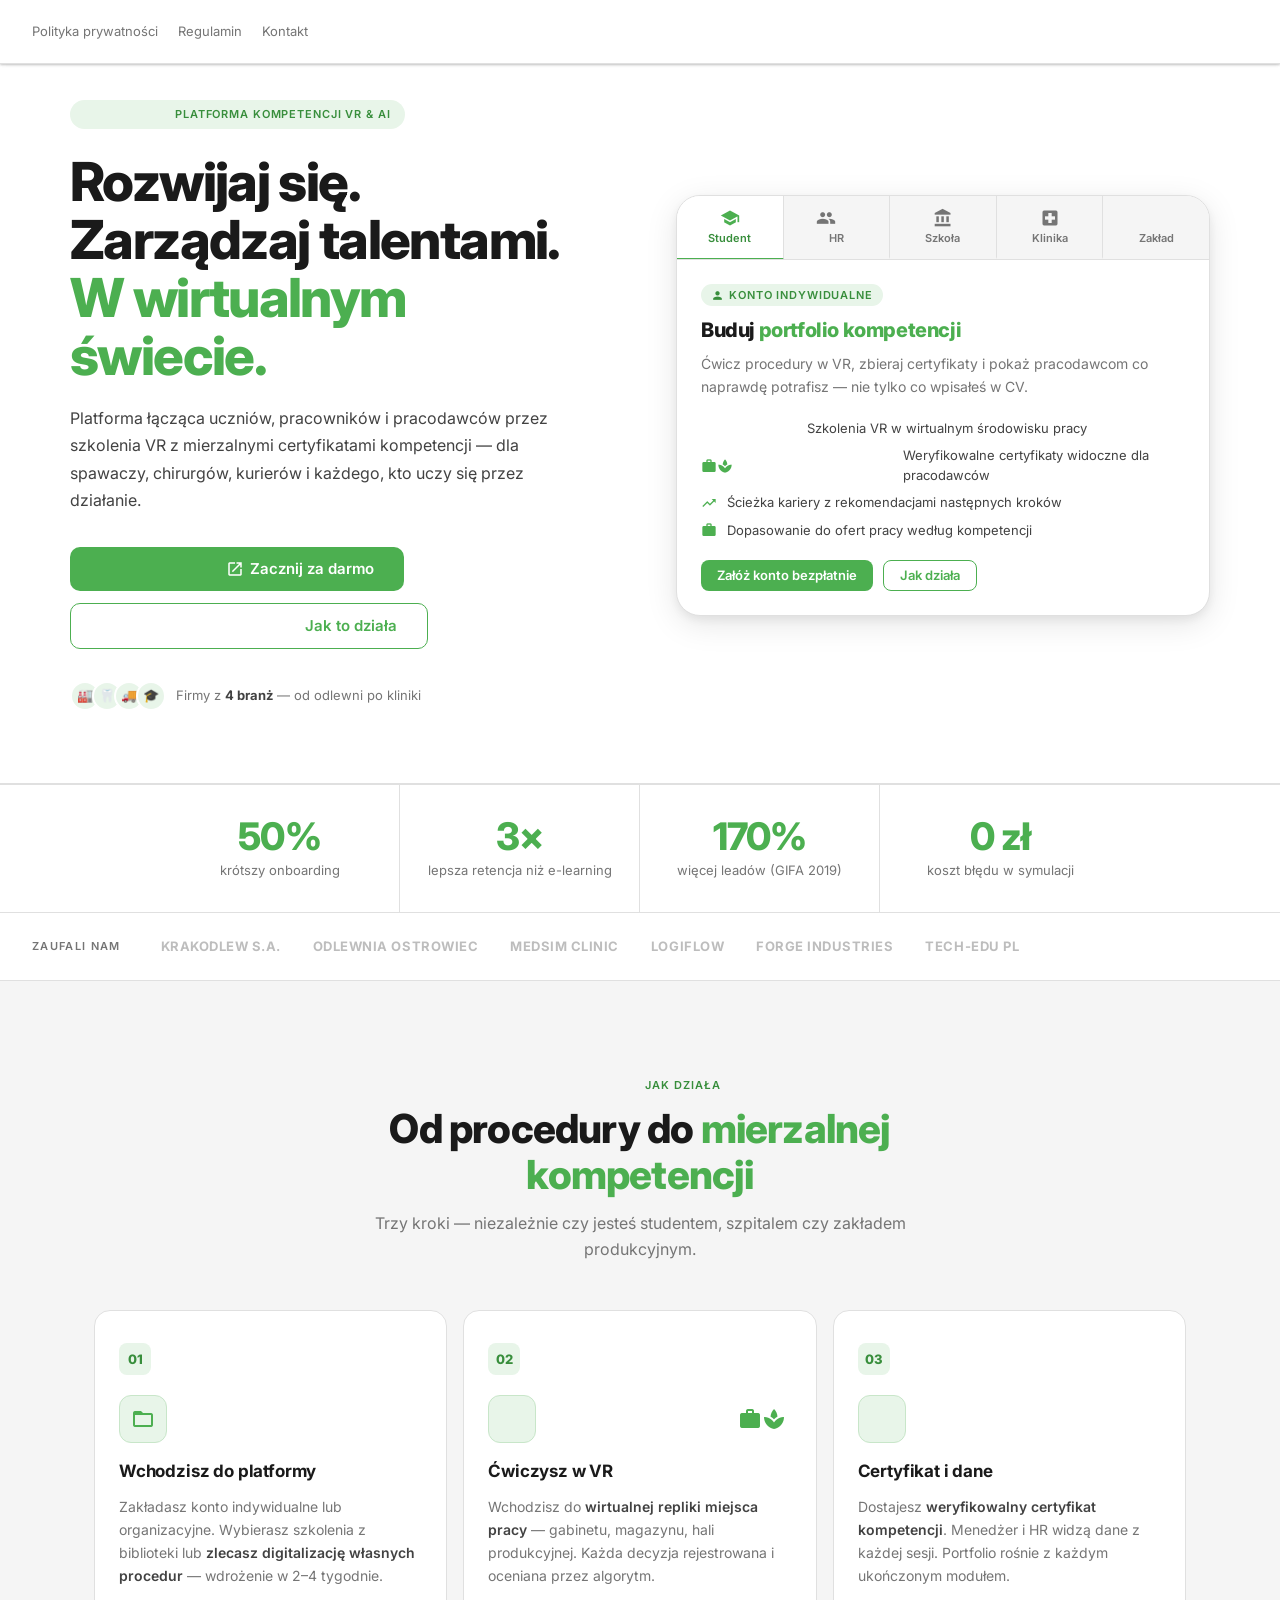
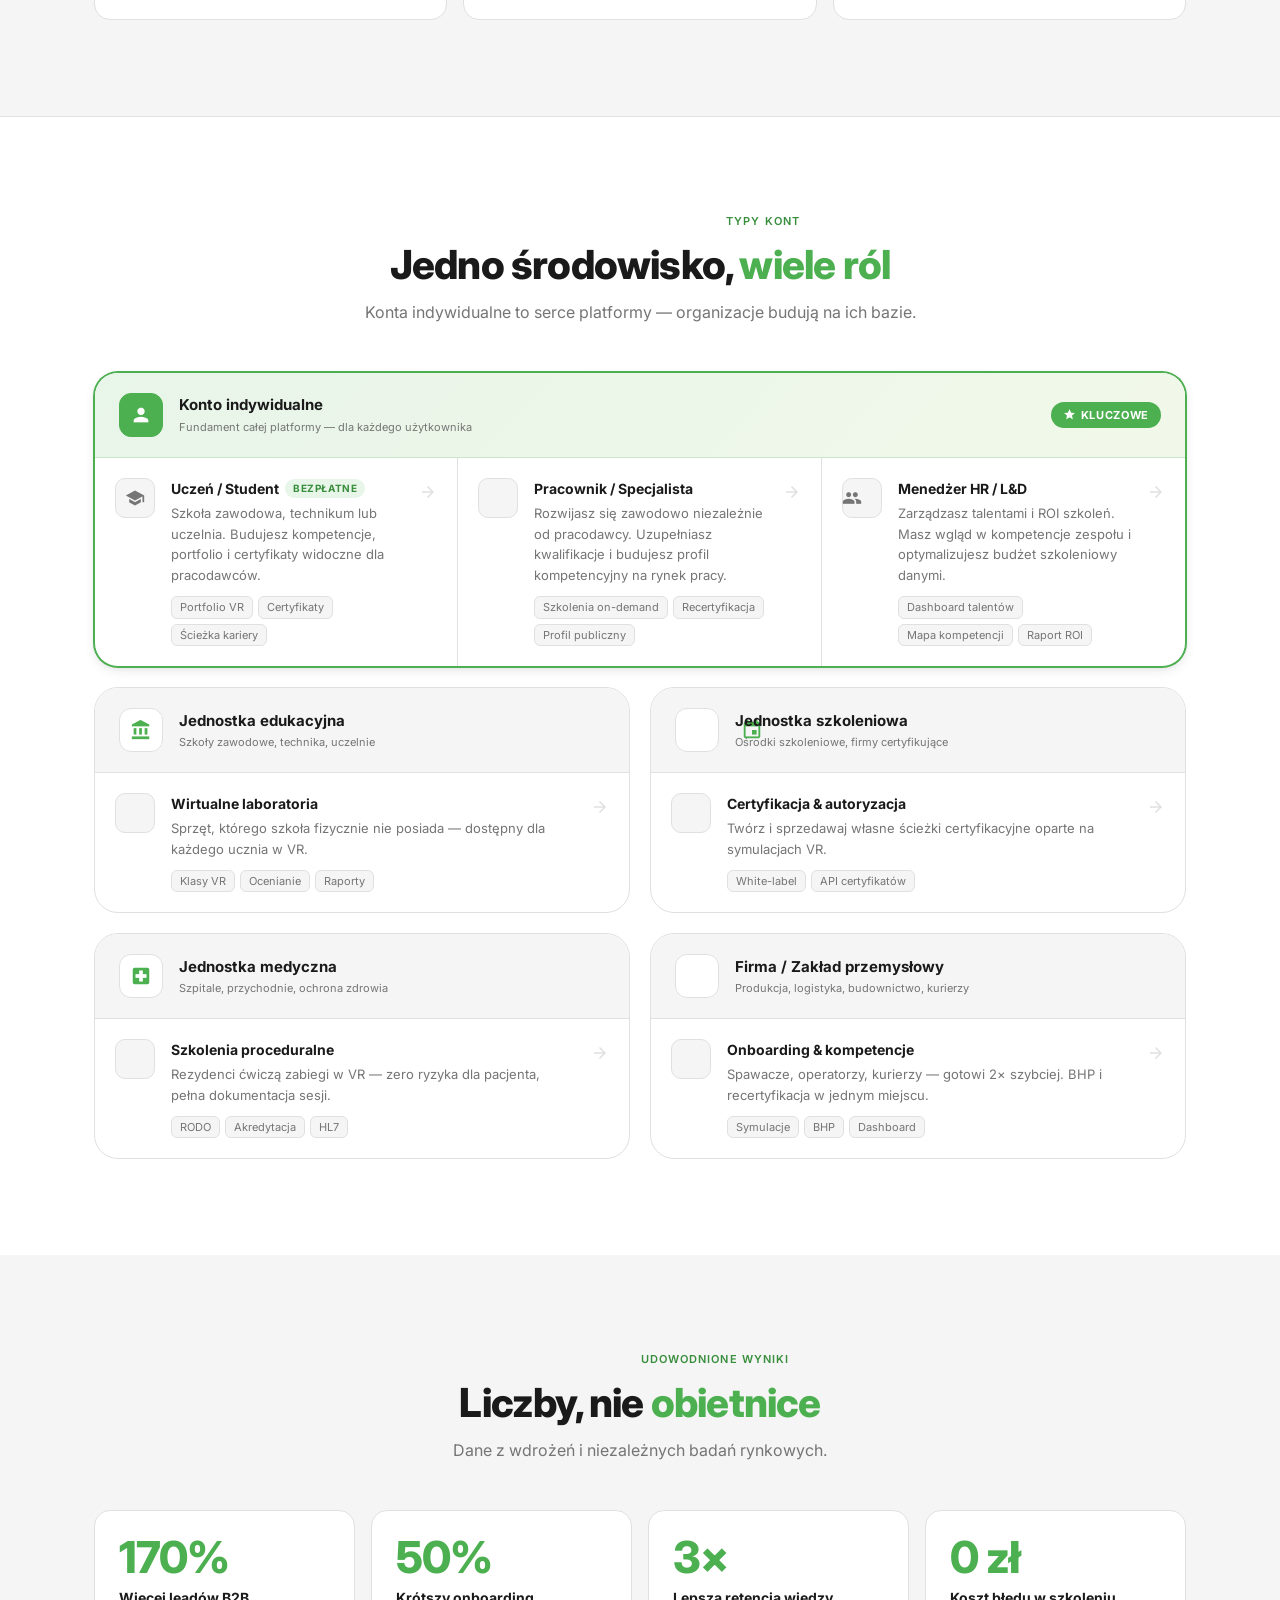
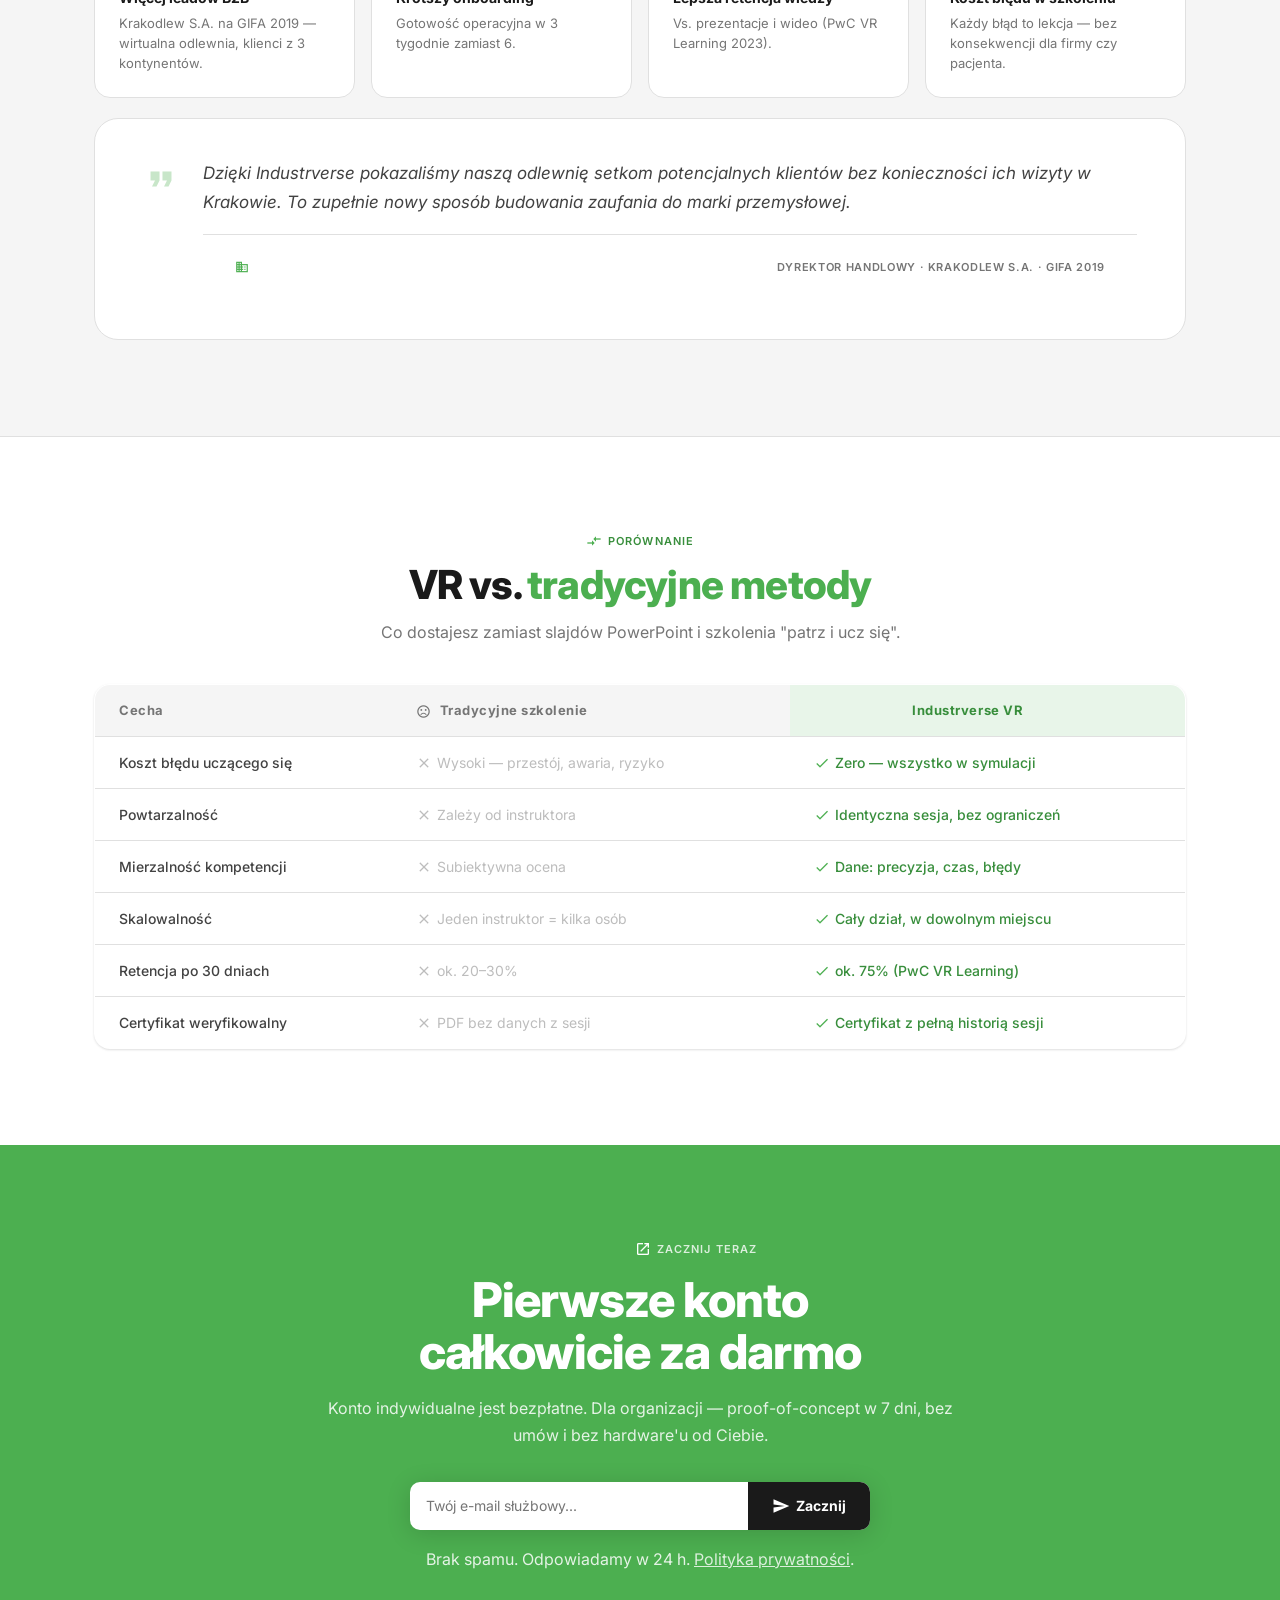
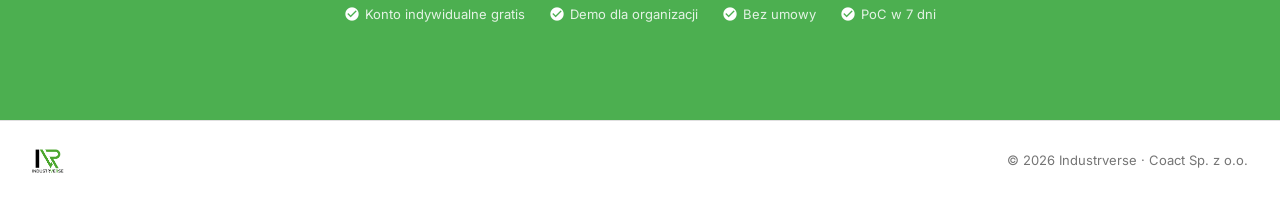
==== index.html @ 75a393c8 "feat: replace favicon with logo PNG + add sitemap.xml" ====
<!DOCTYPE html>
<html lang="pl">
<head>
  <meta charset="UTF-8">
  <meta name="viewport" content="width=device-width, initial-scale=1.0">
  <meta name="description" content="Industrverse — platforma szkoleń VR i AI dla uczniów, pracowników i organizacji. Buduj kompetencje, zarządzaj talentami, mierz ROI szkoleń.">
  <title>Industrverse — Rozwijaj kompetencje. Zarządzaj talentami.</title>

  <!-- Open Graph -->
  <meta property="og:title" content="Industrverse — Rozwijaj kompetencje. Zarządzaj talentami.">
  <meta property="og:description" content="Platforma szkoleń VR i AI. Certyfikaty kompetencji, zarządzanie talentami, onboarding 2× szybciej.">
  <meta property="og:type" content="website">
  <meta property="og:url" content="https://industrverse.com">

  <!-- Fonts: Inter -->
  <link rel="preconnect" href="https://fonts.googleapis.com">
  <link rel="preconnect" href="https://fonts.gstatic.com" crossorigin>
  <link href="https://fonts.googleapis.com/css2?family=Inter:wght@300;400;500;600;700;800&display=swap" rel="stylesheet">

  <!-- Favicon -->
  <link rel="icon" type="image/png" href="img/favicon.png">
  <link rel="shortcut icon" href="img/favicon.png">
  <link rel="apple-touch-icon" href="img/favicon.png">

  <!-- Material Icons (MUI) -->
  <link href="https://fonts.googleapis.com/icon?family=Material+Icons" rel="stylesheet">

  <!-- Styles -->
  <link rel="stylesheet" href="css/variables.css">
  <link rel="stylesheet" href="css/base.css">
  <link rel="stylesheet" href="css/nav.css">
  <link rel="stylesheet" href="css/hero.css">
  <link rel="stylesheet" href="css/sections.css">
  <link rel="stylesheet" href="css/cta.css">
</head>
<body>

<!-- ══════════════════════════════════════════════════════════
     NAVIGATION
══════════════════════════════════════════════════════════ -->
<nav>
  <a href="/" class="nav-logo">
    <img src="img/logo.png" alt="Industrverse" class="nav-logo-img">
  </a>

  <ul role="navigation" aria-label="Menu główne" class="nav-links">
    <li><a href="mailto:contact@industrverse.com" data-i18n="nav_contact">Kontakt</a></li>
  </ul>

  <div class="nav-actions">
    <div class="lang-toggle" role="group" aria-label="Język">
      <button class="lang-btn active" data-lang="pl">PL</button>
      <button class="lang-btn" data-lang="en">EN</button>
    </div>
    <div class="nav-divider" aria-hidden="true"></div>
    <a href="https://app.industrverse.com/login" class="nav-login" data-i18n="nav_login">Zaloguj się</a>
    <a href="https://app.industrverse.com/register" class="btn btn-green btn-sm">
      <span class="material-icons">rocket_launch</span>
      <span data-i18n="nav_register">Zarejestruj</span>
    </a>
  </div>
</nav>


<!-- ══════════════════════════════════════════════════════════
     HERO
══════════════════════════════════════════════════════════ -->
<section id="hero" aria-labelledby="hero-heading">
  <div class="hero-inner">

    <!-- Left: headline + CTA -->
    <div class="hero-left">
      <div class="hero-eyebrow">
        <span class="material-icons" aria-hidden="true">vrpano</span>
        Platforma kompetencji VR &amp; AI
      </div>

      <h1 id="hero-heading" class="hero-h">
        <span class="b">Rozwijaj się.</span>
        <span class="b">Zarządzaj talentami.</span>
        <span class="g">W wirtualnym świecie.</span>
      </h1>

      <p class="hero-sub">
        Platforma łącząca uczniów, pracowników i pracodawców przez szkolenia VR
        z mierzalnymi certyfikatami kompetencji — dla spawaczy, chirurgów, kurierów
        i każdego, kto uczy się przez działanie.
      </p>

      <div class="hero-actions">
        <a href="https://app.industrverse.com/register" class="btn btn-green btn-lg">
          <span class="material-icons" aria-hidden="true">rocket_launch</span>
          Zacznij za darmo
        </a>
        <a href="#how" class="btn btn-outline btn-lg">
          <span class="material-icons" aria-hidden="true">play_circle</span>
          Jak to działa
        </a>
      </div>

      <div class="hero-trust">
        <div class="trust-faces" aria-hidden="true">
          <div class="tf">🏭</div>
          <div class="tf">🦷</div>
          <div class="tf">🚚</div>
          <div class="tf">🎓</div>
        </div>
        <p class="trust-txt">
          Firmy z <strong>4 branż</strong> — od odlewni po kliniki
        </p>
      </div>
    </div>

    <!-- Right: persona switcher -->
    <div class="hero-right">
      <div class="ps-card" role="region" aria-label="Wybierz swój profil">

        <!-- Tabs -->
        <div class="ps-tabs" role="tablist" aria-label="Typy użytkowników">
          <button class="ps-tab active" data-panel="student" role="tab" aria-selected="true" aria-controls="panel-student">
            <span class="material-icons" aria-hidden="true">school</span>
            Student
          </button>
          <button class="ps-tab" data-panel="hr" role="tab" aria-selected="false" aria-controls="panel-hr">
            <span class="material-icons" aria-hidden="true">groups</span>
            HR
          </button>
          <button class="ps-tab" data-panel="edu" role="tab" aria-selected="false" aria-controls="panel-edu">
            <span class="material-icons" aria-hidden="true">account_balance</span>
            Szkoła
          </button>
          <button class="ps-tab" data-panel="med" role="tab" aria-selected="false" aria-controls="panel-med">
            <span class="material-icons" aria-hidden="true">local_hospital</span>
            Klinika
          </button>
          <button class="ps-tab" data-panel="industry" role="tab" aria-selected="false" aria-controls="panel-industry">
            <span class="material-icons" aria-hidden="true">factory</span>
            Zakład
          </button>
        </div>

        <!-- Panel: Student -->
        <div class="ps-panel active" id="panel-student" role="tabpanel">
          <div class="ps-label">
            <span class="material-icons" aria-hidden="true">person</span>
            Konto indywidualne
          </div>
          <h3>Buduj <span class="g">portfolio kompetencji</span></h3>
          <p>Ćwicz procedury w VR, zbieraj certyfikaty i pokaż pracodawcom co naprawdę potrafisz — nie tylko co wpisałeś w CV.</p>
          <ul class="ps-feats" aria-label="Funkcje">
            <li class="ps-feat"><span class="material-icons" aria-hidden="true">vrpano</span>Szkolenia VR w wirtualnym środowisku pracy</li>
            <li class="ps-feat"><span class="material-icons" aria-hidden="true">workspace_premium</span>Weryfikowalne certyfikaty widoczne dla pracodawców</li>
            <li class="ps-feat"><span class="material-icons" aria-hidden="true">trending_up</span>Ścieżka kariery z rekomendacjami następnych kroków</li>
            <li class="ps-feat"><span class="material-icons" aria-hidden="true">work</span>Dopasowanie do ofert pracy według kompetencji</li>
          </ul>
          <div class="ps-btns">
            <a href="https://app.industrverse.com/register" class="btn btn-green btn-sm">Załóż konto bezpłatnie</a>
            <a href="#how" class="btn btn-outline btn-sm">Jak działa</a>
          </div>
        </div>

        <!-- Panel: HR -->
        <div class="ps-panel" id="panel-hr" role="tabpanel">
          <div class="ps-label">
            <span class="material-icons" aria-hidden="true">person</span>
            Konto indywidualne — HR
          </div>
          <h3>Zarządzaj <span class="g">talentami i ROI</span></h3>
          <p>Mierz kompetencje każdego pracownika danymi — nie intuicją. Śledź postępy i pokazuj zarządowi konkretny zwrot z inwestycji.</p>
          <ul class="ps-feats">
            <li class="ps-feat"><span class="material-icons" aria-hidden="true">dashboard</span>Dashboard talentów z mapą kompetencji całego zespołu</li>
            <li class="ps-feat"><span class="material-icons" aria-hidden="true">savings</span>Raport ROI — koszty szkoleń vs. efekty operacyjne</li>
            <li class="ps-feat"><span class="material-icons" aria-hidden="true">track_changes</span>Automatyczna identyfikacja luk kompetencyjnych</li>
          </ul>
          <div class="ps-btns">
            <a href="https://app.industrverse.com/register" class="btn btn-green btn-sm">Wypróbuj demo</a>
            <a href="#accounts" class="btn btn-outline btn-sm">Możliwości</a>
          </div>
        </div>

        <!-- Panel: School -->
        <div class="ps-panel" id="panel-edu" role="tabpanel">
          <div class="ps-label">
            <span class="material-icons" aria-hidden="true">business</span>
            Konto organizacji — edukacja
          </div>
          <h3>Wirtualne laboratoria dla <span class="g">każdego kierunku</span></h3>
          <p>Daj uczniom dostęp do sprzętu, którego szkoła fizycznie nie posiada. Mierz efekty kształcenia obiektywnie.</p>
          <ul class="ps-feats">
            <li class="ps-feat"><span class="material-icons" aria-hidden="true">science</span>Wirtualne laboratoria techniczne, medyczne i zawodowe</li>
            <li class="ps-feat"><span class="material-icons" aria-hidden="true">grade</span>Obiektywne ocenianie na podstawie danych z sesji VR</li>
            <li class="ps-feat"><span class="material-icons" aria-hidden="true">connect_without_contact</span>Profile uczniów widoczne dla firm-partnerów</li>
          </ul>
          <div class="ps-btns">
            <a href="#cta" class="btn btn-green btn-sm">Umów demo</a>
            <a href="#accounts" class="btn btn-outline btn-sm">Plany dla szkół</a>
          </div>
        </div>

        <!-- Panel: Medical -->
        <div class="ps-panel" id="panel-med" role="tabpanel">
          <div class="ps-label">
            <span class="material-icons" aria-hidden="true">business</span>
            Konto organizacji — medycyna
          </div>
          <h3>Szkolenia proceduralne <span class="g">bez ryzyka dla pacjenta</span></h3>
          <p>Rezydenci i asystenci ćwiczą zabiegi dziesiątki razy zanim dotkną prawdziwego narzędzia. Pełna dokumentacja każdej sesji.</p>
          <ul class="ps-feats">
            <li class="ps-feat"><span class="material-icons" aria-hidden="true">medical_services</span>Zabiegi w VR — stomatologia, chirurgia, diagnostyka</li>
            <li class="ps-feat"><span class="material-icons" aria-hidden="true">fact_check</span>Dokumentacja zgodna z wymogami akredytacji</li>
            <li class="ps-feat"><span class="material-icons" aria-hidden="true">security</span>Bezpieczeństwo danych — RODO / HL7</li>
          </ul>
          <div class="ps-btns">
            <a href="#cta" class="btn btn-green btn-sm">Umów demo</a>
            <a href="#accounts" class="btn btn-outline btn-sm">Plany dla klinik</a>
          </div>
        </div>

        <!-- Panel: Industry -->
        <div class="ps-panel" id="panel-industry" role="tabpanel">
          <div class="ps-label">
            <span class="material-icons" aria-hidden="true">business</span>
            Konto organizacji — przemysł
          </div>
          <h3>Zarządzaj szkoleniami <span class="g">i kompetencjami załogi</span></h3>
          <p>Spawacze, operatorzy, kurierzy — gotowi do pracy 2× szybciej. BHP, onboarding i recertyfikacja w jednej platformie.</p>
          <ul class="ps-feats">
            <li class="ps-feat"><span class="material-icons" aria-hidden="true">precision_manufacturing</span>Symulacje hali, maszyn i tras kurierskich</li>
            <li class="ps-feat"><span class="material-icons" aria-hidden="true">health_and_safety</span>Szkolenia BHP — zero wypadków w symulacji</li>
            <li class="ps-feat"><span class="material-icons" aria-hidden="true">bar_chart</span>Dashboard gotowości operacyjnej całej załogi</li>
          </ul>
          <div class="ps-btns">
            <a href="#cta" class="btn btn-green btn-sm">Umów demo</a>
            <a href="#accounts" class="btn btn-outline btn-sm">Plany dla firm</a>
          </div>
        </div>

      </div><!-- /.ps-card -->
    </div><!-- /.hero-right -->
  </div><!-- /.hero-inner -->
</section>


<!-- ══════════════════════════════════════════════════════════
     STATS STRIP
══════════════════════════════════════════════════════════ -->
<div class="stats-strip reveal" role="region" aria-label="Kluczowe metryki">
  <div class="ss"><div class="ss-n">50%</div><div class="ss-l">krótszy onboarding</div></div>
  <div class="ss"><div class="ss-n">3×</div><div class="ss-l">lepsza retencja niż e-learning</div></div>
  <div class="ss"><div class="ss-n">170%</div><div class="ss-l">więcej leadów (GIFA 2019)</div></div>
  <div class="ss"><div class="ss-n">0 zł</div><div class="ss-l">koszt błędu w symulacji</div></div>
</div>


<!-- ══════════════════════════════════════════════════════════
     LOGOS
══════════════════════════════════════════════════════════ -->
<div class="logos-strip reveal" role="region" aria-label="Nasi klienci">
  <span class="logos-lbl">Zaufali nam</span>
  <div class="logos-row">
    <span class="lg-n">Krakodlew S.A.</span>
    <span class="lg-n">Odlewnia Ostrowiec</span>
    <span class="lg-n">MedSim Clinic</span>
    <span class="lg-n">LogiFlow</span>
    <span class="lg-n">Forge Industries</span>
    <span class="lg-n">Tech-Edu PL</span>
  </div>
</div>


<!-- ══════════════════════════════════════════════════════════
     HOW IT WORKS
══════════════════════════════════════════════════════════ -->
<section id="how" aria-labelledby="how-heading">
  <div class="wrap">

    <div class="how-head reveal">
      <div class="section-tag">
        <span class="material-icons" aria-hidden="true">route</span>
        Jak działa
      </div>
      <h2 id="how-heading">Od procedury do <span class="g">mierzalnej kompetencji</span></h2>
      <p>Trzy kroki — niezależnie czy jesteś studentem, szpitalem czy zakładem produkcyjnym.</p>
    </div>

    <div class="steps reveal">

      <article class="step">
        <div class="step-num" aria-hidden="true">01</div>
        <div class="step-ico"><span class="material-icons" aria-hidden="true">folder_open</span></div>
        <h3>Wchodzisz do platformy</h3>
        <p>Zakładasz konto indywidualne lub organizacyjne. Wybierasz szkolenia z biblioteki lub <strong>zlecasz digitalizację własnych procedur</strong> — wdrożenie w 2–4 tygodnie.</p>
      </article>

      <article class="step">
        <div class="step-num" aria-hidden="true">02</div>
        <div class="step-ico"><span class="material-icons" aria-hidden="true">vrpano</span></div>
        <h3>Ćwiczysz w VR</h3>
        <p>Wchodzisz do <strong>wirtualnej repliki miejsca pracy</strong> — gabinetu, magazynu, hali produkcyjnej. Każda decyzja rejestrowana i oceniana przez algorytm.</p>
      </article>

      <article class="step">
        <div class="step-num" aria-hidden="true">03</div>
        <div class="step-ico"><span class="material-icons" aria-hidden="true">workspace_premium</span></div>
        <h3>Certyfikat i dane</h3>
        <p>Dostajesz <strong>weryfikowalny certyfikat kompetencji</strong>. Menedżer i HR widzą dane z każdej sesji. Portfolio rośnie z każdym ukończonym modułem.</p>
      </article>

    </div>
  </div>
</section>


<!-- ══════════════════════════════════════════════════════════
     ACCOUNT TYPES
══════════════════════════════════════════════════════════ -->
<section id="accounts" aria-labelledby="accounts-heading">
  <div class="wrap">

    <div class="acc-head reveal">
      <div class="section-tag">
        <span class="material-icons" aria-hidden="true">manage_accounts</span>
        Typy kont
      </div>
      <h2 id="accounts-heading">Jedno środowisko, <span class="g">wiele ról</span></h2>
      <p>Konta indywidualne to serce platformy — organizacje budują na ich bazie.</p>
    </div>

    <div class="acc-layout">

      <!-- ── FEATURED: INDIVIDUAL ── -->
      <div class="acc-group featured reveal">
        <div class="acc-group-header">
          <div class="acc-gh-ico"><span class="material-icons" aria-hidden="true">person</span></div>
          <div>
            <div class="acc-gh-title">Konto indywidualne</div>
            <div class="acc-gh-sub">Fundament całej platformy — dla każdego użytkownika</div>
          </div>
          <div class="acc-featured-pill">
            <span class="material-icons" aria-hidden="true">star</span>
            Kluczowe
          </div>
        </div>

        <div class="acc-personas">

          <a class="acc-persona" href="https://app.industrverse.com/register">
            <div class="ap-ico-wrap"><span class="material-icons" aria-hidden="true">school</span></div>
            <div class="ap-body">
              <div class="ap-title">
                Uczeń / Student
                <span class="ap-badge">Bezpłatne</span>
              </div>
              <p class="ap-desc">Szkoła zawodowa, technikum lub uczelnia. Budujesz kompetencje, portfolio i certyfikaty widoczne dla pracodawców.</p>
              <div class="ap-chips">
                <span class="ap-chip">Portfolio VR</span>
                <span class="ap-chip">Certyfikaty</span>
                <span class="ap-chip">Ścieżka kariery</span>
              </div>
            </div>
            <div class="ap-arrow"><span class="material-icons" aria-hidden="true">arrow_forward</span></div>
          </a>

          <a class="acc-persona" href="https://app.industrverse.com/register">
            <div class="ap-ico-wrap"><span class="material-icons" aria-hidden="true">badge</span></div>
            <div class="ap-body">
              <div class="ap-title">Pracownik / Specjalista</div>
              <p class="ap-desc">Rozwijasz się zawodowo niezależnie od pracodawcy. Uzupełniasz kwalifikacje i budujesz profil kompetencyjny na rynek pracy.</p>
              <div class="ap-chips">
                <span class="ap-chip">Szkolenia on-demand</span>
                <span class="ap-chip">Recertyfikacja</span>
                <span class="ap-chip">Profil publiczny</span>
              </div>
            </div>
            <div class="ap-arrow"><span class="material-icons" aria-hidden="true">arrow_forward</span></div>
          </a>

          <a class="acc-persona" href="https://app.industrverse.com/register">
            <div class="ap-ico-wrap"><span class="material-icons" aria-hidden="true">groups</span></div>
            <div class="ap-body">
              <div class="ap-title">Menedżer HR / L&amp;D</div>
              <p class="ap-desc">Zarządzasz talentami i ROI szkoleń. Masz wgląd w kompetencje zespołu i optymalizujesz budżet szkoleniowy danymi.</p>
              <div class="ap-chips">
                <span class="ap-chip">Dashboard talentów</span>
                <span class="ap-chip">Mapa kompetencji</span>
                <span class="ap-chip">Raport ROI</span>
              </div>
            </div>
            <div class="ap-arrow"><span class="material-icons" aria-hidden="true">arrow_forward</span></div>
          </a>

        </div>
      </div><!-- /.featured -->

      <!-- ── ORG ACCOUNTS ── -->
      <div class="acc-orgs">

        <div class="acc-group reveal" style="transition-delay: 0.07s">
          <div class="acc-group-header">
            <div class="acc-gh-ico"><span class="material-icons" aria-hidden="true">account_balance</span></div>
            <div>
              <div class="acc-gh-title">Jednostka edukacyjna</div>
              <div class="acc-gh-sub">Szkoły zawodowe, technika, uczelnie</div>
            </div>
          </div>
          <div class="acc-personas single">
            <a class="acc-persona" href="#cta">
              <div class="ap-ico-wrap"><span class="material-icons" aria-hidden="true">science</span></div>
              <div class="ap-body">
                <div class="ap-title">Wirtualne laboratoria</div>
                <p class="ap-desc">Sprzęt, którego szkoła fizycznie nie posiada — dostępny dla każdego ucznia w VR.</p>
                <div class="ap-chips"><span class="ap-chip">Klasy VR</span><span class="ap-chip">Ocenianie</span><span class="ap-chip">Raporty</span></div>
              </div>
              <div class="ap-arrow"><span class="material-icons" aria-hidden="true">arrow_forward</span></div>
            </a>
          </div>
        </div>

        <div class="acc-group reveal" style="transition-delay: 0.12s">
          <div class="acc-group-header">
            <div class="acc-gh-ico"><span class="material-icons" aria-hidden="true">emoji_events</span></div>
            <div>
              <div class="acc-gh-title">Jednostka szkoleniowa</div>
              <div class="acc-gh-sub">Ośrodki szkoleniowe, firmy certyfikujące</div>
            </div>
          </div>
          <div class="acc-personas single">
            <a class="acc-persona" href="#cta">
              <div class="ap-ico-wrap"><span class="material-icons" aria-hidden="true">verified</span></div>
              <div class="ap-body">
                <div class="ap-title">Certyfikacja &amp; autoryzacja</div>
                <p class="ap-desc">Twórz i sprzedawaj własne ścieżki certyfikacyjne oparte na symulacjach VR.</p>
                <div class="ap-chips"><span class="ap-chip">White-label</span><span class="ap-chip">API certyfikatów</span></div>
              </div>
              <div class="ap-arrow"><span class="material-icons" aria-hidden="true">arrow_forward</span></div>
            </a>
          </div>
        </div>

        <div class="acc-group reveal" style="transition-delay: 0.17s">
          <div class="acc-group-header">
            <div class="acc-gh-ico"><span class="material-icons" aria-hidden="true">local_hospital</span></div>
            <div>
              <div class="acc-gh-title">Jednostka medyczna</div>
              <div class="acc-gh-sub">Szpitale, przychodnie, ochrona zdrowia</div>
            </div>
          </div>
          <div class="acc-personas single">
            <a class="acc-persona" href="#cta">
              <div class="ap-ico-wrap"><span class="material-icons" aria-hidden="true">medical_services</span></div>
              <div class="ap-body">
                <div class="ap-title">Szkolenia proceduralne</div>
                <p class="ap-desc">Rezydenci ćwiczą zabiegi w VR — zero ryzyka dla pacjenta, pełna dokumentacja sesji.</p>
                <div class="ap-chips"><span class="ap-chip">RODO</span><span class="ap-chip">Akredytacja</span><span class="ap-chip">HL7</span></div>
              </div>
              <div class="ap-arrow"><span class="material-icons" aria-hidden="true">arrow_forward</span></div>
            </a>
          </div>
        </div>

        <div class="acc-group reveal" style="transition-delay: 0.22s">
          <div class="acc-group-header">
            <div class="acc-gh-ico"><span class="material-icons" aria-hidden="true">factory</span></div>
            <div>
              <div class="acc-gh-title">Firma / Zakład przemysłowy</div>
              <div class="acc-gh-sub">Produkcja, logistyka, budownictwo, kurierzy</div>
            </div>
          </div>
          <div class="acc-personas single">
            <a class="acc-persona" href="#cta">
              <div class="ap-ico-wrap"><span class="material-icons" aria-hidden="true">precision_manufacturing</span></div>
              <div class="ap-body">
                <div class="ap-title">Onboarding &amp; kompetencje</div>
                <p class="ap-desc">Spawacze, operatorzy, kurierzy — gotowi 2× szybciej. BHP i recertyfikacja w jednym miejscu.</p>
                <div class="ap-chips"><span class="ap-chip">Symulacje</span><span class="ap-chip">BHP</span><span class="ap-chip">Dashboard</span></div>
              </div>
              <div class="ap-arrow"><span class="material-icons" aria-hidden="true">arrow_forward</span></div>
            </a>
          </div>
        </div>

      </div><!-- /.acc-orgs -->
    </div><!-- /.acc-layout -->
  </div>
</section>


<!-- ══════════════════════════════════════════════════════════
     RESULTS
══════════════════════════════════════════════════════════ -->
<section id="results" aria-labelledby="results-heading">
  <div class="wrap">

    <div class="res-head reveal">
      <div class="section-tag">
        <span class="material-icons" aria-hidden="true">bar_chart</span>
        Udowodnione wyniki
      </div>
      <h2 id="results-heading">Liczby, nie <span class="g">obietnice</span></h2>
      <p>Dane z wdrożeń i niezależnych badań rynkowych.</p>
    </div>

    <div class="metrics reveal">
      <div class="mc">
        <div class="mc-n">170%</div>
        <div class="mc-l">Więcej leadów B2B</div>
        <p class="mc-d">Krakodlew S.A. na GIFA 2019 — wirtualna odlewnia, klienci z 3 kontynentów.</p>
      </div>
      <div class="mc">
        <div class="mc-n">50%</div>
        <div class="mc-l">Krótszy onboarding</div>
        <p class="mc-d">Gotowość operacyjna w 3 tygodnie zamiast 6.</p>
      </div>
      <div class="mc">
        <div class="mc-n">3×</div>
        <div class="mc-l">Lepsza retencja wiedzy</div>
        <p class="mc-d">Vs. prezentacje i wideo (PwC VR Learning 2023).</p>
      </div>
      <div class="mc">
        <div class="mc-n">0 zł</div>
        <div class="mc-l">Koszt błędu w szkoleniu</div>
        <p class="mc-d">Każdy błąd to lekcja — bez konsekwencji dla firmy czy pacjenta.</p>
      </div>
    </div>

    <blockquote class="testimonial reveal">
      <div class="q-icon" aria-hidden="true"><span class="material-icons">format_quote</span></div>
      <div>
        <p class="q-text">Dzięki Industrverse pokazaliśmy naszą odlewnię setkom potencjalnych klientów bez konieczności ich wizyty w Krakowie. To zupełnie nowy sposób budowania zaufania do marki przemysłowej.</p>
        <footer class="q-src">
          <span class="material-icons" aria-hidden="true">business</span>
          Dyrektor Handlowy · Krakodlew S.A. · GIFA 2019
        </footer>
      </div>
    </blockquote>

  </div>
</section>


<!-- ══════════════════════════════════════════════════════════
     COMPARISON TABLE
══════════════════════════════════════════════════════════ -->
<section id="compare" aria-labelledby="compare-heading">
  <div class="wrap">

    <div class="cmp-head reveal">
      <div class="section-tag">
        <span class="material-icons" aria-hidden="true">compare_arrows</span>
        Porównanie
      </div>
      <h2 id="compare-heading">VR vs. <span class="g">tradycyjne metody</span></h2>
      <p>Co dostajesz zamiast slajdów PowerPoint i szkolenia "patrz i ucz się".</p>
    </div>

    <div class="reveal">
      <table>
        <thead>
          <tr>
            <th scope="col">Cecha</th>
            <th scope="col" class="th-no">
              <span class="material-icons" aria-hidden="true">sentiment_dissatisfied</span>
              Tradycyjne szkolenie
            </th>
            <th scope="col" class="th-ok">
              <span class="material-icons" aria-hidden="true">vrpano</span>
              Industrverse VR
            </th>
          </tr>
        </thead>
        <tbody>
          <tr>
            <td>Koszt błędu uczącego się</td>
            <td><div class="td-n"><span class="material-icons" aria-hidden="true">close</span>Wysoki — przestój, awaria, ryzyko</div></td>
            <td><div class="td-y"><span class="material-icons" aria-hidden="true">check</span>Zero — wszystko w symulacji</div></td>
          </tr>
          <tr>
            <td>Powtarzalność</td>
            <td><div class="td-n"><span class="material-icons" aria-hidden="true">close</span>Zależy od instruktora</div></td>
            <td><div class="td-y"><span class="material-icons" aria-hidden="true">check</span>Identyczna sesja, bez ograniczeń</div></td>
          </tr>
          <tr>
            <td>Mierzalność kompetencji</td>
            <td><div class="td-n"><span class="material-icons" aria-hidden="true">close</span>Subiektywna ocena</div></td>
            <td><div class="td-y"><span class="material-icons" aria-hidden="true">check</span>Dane: precyzja, czas, błędy</div></td>
          </tr>
          <tr>
            <td>Skalowalność</td>
            <td><div class="td-n"><span class="material-icons" aria-hidden="true">close</span>Jeden instruktor = kilka osób</div></td>
            <td><div class="td-y"><span class="material-icons" aria-hidden="true">check</span>Cały dział, w dowolnym miejscu</div></td>
          </tr>
          <tr>
            <td>Retencja po 30 dniach</td>
            <td><div class="td-n"><span class="material-icons" aria-hidden="true">close</span>ok. 20–30%</div></td>
            <td><div class="td-y"><span class="material-icons" aria-hidden="true">check</span>ok. 75% (PwC VR Learning)</div></td>
          </tr>
          <tr>
            <td>Certyfikat weryfikowalny</td>
            <td><div class="td-n"><span class="material-icons" aria-hidden="true">close</span>PDF bez danych z sesji</div></td>
            <td><div class="td-y"><span class="material-icons" aria-hidden="true">check</span>Certyfikat z pełną historią sesji</div></td>
          </tr>
        </tbody>
      </table>
    </div>

  </div>
</section>


<!-- ══════════════════════════════════════════════════════════
     CTA
══════════════════════════════════════════════════════════ -->
<section id="cta" aria-labelledby="cta-heading">
  <div class="cta-inner">

    <div class="section-tag">
      <span class="material-icons" aria-hidden="true">rocket_launch</span>
      Zacznij teraz
    </div>

    <h2 id="cta-heading">Pierwsze konto<br>całkowicie za darmo</h2>

    <p>Konto indywidualne jest bezpłatne. Dla organizacji — proof-of-concept w 7 dni, bez umów i bez hardware'u od Ciebie.</p>

    <div class="email-row" role="form" aria-label="Formularz zapisu">
      <label for="cta-email" class="sr-only">Adres e-mail</label>
      <input
        type="email"
        id="cta-email"
        name="email"
        placeholder="Twój e-mail służbowy..."
        autocomplete="email"
        aria-label="Twój adres e-mail"
      >
      <button id="cta-submit" type="button" aria-label="Wyślij formularz">
        <span class="material-icons" aria-hidden="true">send</span>
        Zacznij
      </button>
    </div>

    <p class="cta-fine">
      Brak spamu. Odpowiadamy w&nbsp;24&nbsp;h.
      <a href="/polityka-prywatnosci">Polityka prywatności</a>.
    </p>

    <div class="cta-perks" aria-label="Zalety oferty">
      <span class="cta-perk"><span class="material-icons" aria-hidden="true">check_circle</span>Konto indywidualne gratis</span>
      <span class="cta-perk"><span class="material-icons" aria-hidden="true">check_circle</span>Demo dla organizacji</span>
      <span class="cta-perk"><span class="material-icons" aria-hidden="true">check_circle</span>Bez umowy</span>
      <span class="cta-perk"><span class="material-icons" aria-hidden="true">check_circle</span>PoC w 7 dni</span>
    </div>

  </div>
</section>


<!-- ══════════════════════════════════════════════════════════
     FOOTER
══════════════════════════════════════════════════════════ -->
<footer role="contentinfo">
  <a href="/" class="f-logo">
    <img src="img/logo.png" alt="Industrverse" class="f-logo-img">
  </a>

  <p class="f-copy">© 2026 Industrverse · Coact Sp. z o.o.</p>

  <nav class="f-links" aria-label="Linki stopki">
    <a href="/polityka-prywatnosci" data-i18n="footer_privacy">Polityka prywatności</a>
    <a href="/regulamin" data-i18n="footer_terms">Regulamin</a>
    <a href="mailto:contact@industrverse.com" data-i18n="footer_contact">Kontakt</a>
  </nav>
</footer>

<!-- Visually hidden utility -->
<style>.sr-only{position:absolute;width:1px;height:1px;padding:0;margin:-1px;overflow:hidden;clip:rect(0,0,0,0);white-space:nowrap;border:0}</style>

<!-- Scripts -->
<script src="js/main.js"></script>

</body>
</html>
---- css/variables.css ----
/* ============================================================
   INDUSTRVERSE DESIGN TOKENS
   Matches the industrverse.com app design system
   ============================================================ */

:root {
  /* Brand colors */
  --green:       #4caf50;
  --green-dark:  #388e3c;
  --green-light: #e8f5e9;
  --green-mid:   #c8e6c9;

  /* Surfaces */
  --bg:          #f5f5f5;
  --white:       #ffffff;

  /* Text */
  --text:        #1a1a1a;
  --text-2:      #424242;
  --text-3:      #757575;

  /* Borders */
  --border:      #e0e0e0;

  /* Elevation */
  --shadow-sm:   0 1px 3px rgba(0,0,0,0.08), 0 1px 2px rgba(0,0,0,0.06);
  --shadow:      0 4px 12px rgba(0,0,0,0.08), 0 2px 4px rgba(0,0,0,0.05);
  --shadow-lg:   0 8px 32px rgba(0,0,0,0.10), 0 4px 8px rgba(0,0,0,0.06);

  /* Radius */
  --r-sm:  8px;
  --r:     12px;
  --r-lg:  16px;
  --r-xl:  24px;

  /* Spacing scale */
  --sp-1:  4px;
  --sp-2:  8px;
  --sp-3:  12px;
  --sp-4:  16px;
  --sp-5:  20px;
  --sp-6:  24px;
  --sp-8:  32px;
  --sp-10: 40px;
  --sp-12: 48px;
  --sp-16: 64px;
  --sp-20: 80px;
  --sp-24: 96px;

  /* Typography */
  --font:        'Inter', -apple-system, BlinkMacSystemFont, sans-serif;
  --font-size-xs:  11px;
  --font-size-sm:  13px;
  --font-size-md:  14px;
  --font-size-lg:  16px;
  --font-size-xl:  18px;
  --font-size-2xl: 24px;
  --font-size-3xl: 32px;
  --font-size-4xl: 40px;
}
---- css/base.css ----
/* ============================================================
   BASE — reset, typography, shared utilities
   ============================================================ */

*, *::before, *::after {
  box-sizing: border-box;
  margin: 0;
  padding: 0;
}

html {
  scroll-behavior: smooth;
}

body {
  font-family: var(--font);
  font-size: var(--font-size-md);
  line-height: 1.5;
  background: var(--bg);
  color: var(--text);
  overflow-x: hidden;
  -webkit-font-smoothing: antialiased;
  -moz-osx-font-smoothing: grayscale;
}

/* ── MATERIAL ICONS ── */
.material-icons {
  vertical-align: middle;
  font-size: 20px;
  line-height: 1;
}

/* ── LAYOUT ── */
section { position: relative; }

.wrap {
  max-width: 1140px;
  margin: 0 auto;
  padding: 0 var(--sp-6);
}

/* ── TYPOGRAPHY ── */
h2 {
  font-size: clamp(26px, 3.2vw, 40px);
  font-weight: 800;
  line-height: 1.15;
  letter-spacing: -0.02em;
  color: var(--text);
}
h2 .g { color: var(--green); }

/* ── SECTION TAG ── */
.section-tag {
  display: inline-flex;
  align-items: center;
  gap: 6px;
  font-size: var(--font-size-xs);
  font-weight: 600;
  letter-spacing: 0.1em;
  text-transform: uppercase;
  color: var(--green-dark);
  margin-bottom: var(--sp-3);
}
.section-tag .material-icons {
  font-size: 16px;
  color: var(--green);
}

/* ── CHIPS ── */
.chip {
  display: inline-flex;
  align-items: center;
  gap: 5px;
  font-size: var(--font-size-xs);
  font-weight: 600;
  letter-spacing: 0.06em;
  text-transform: uppercase;
  padding: 4px 10px;
  border-radius: 100px;
}
.chip-green { background: var(--green-light); color: var(--green-dark); }
.chip-outline { background: transparent; border: 1px solid var(--border); color: var(--text-3); }

/* ── BUTTONS ── */
.btn {
  display: inline-flex;
  align-items: center;
  gap: 6px;
  font-family: var(--font);
  font-weight: 600;
  text-decoration: none;
  border: none;
  cursor: pointer;
  transition: background 0.18s, box-shadow 0.18s, transform 0.18s;
  border-radius: var(--r-sm);
  font-size: var(--font-size-md);
  white-space: nowrap;
  line-height: 1;
}
.btn .material-icons { font-size: 18px; }

.btn-green {
  background: var(--green);
  color: #fff;
  padding: 10px 22px;
}
.btn-green:hover {
  background: var(--green-dark);
  box-shadow: 0 4px 14px rgba(76,175,80,0.35);
}

.btn-outline {
  background: transparent;
  color: var(--green);
  border: 1.5px solid var(--green);
  padding: 9px 20px;
}
.btn-outline:hover { background: var(--green-light); }

.btn-sm  { padding: 8px 16px; font-size: var(--font-size-sm); }
.btn-lg  { padding: 13px 30px; font-size: 15px; border-radius: 10px; }

/* ── SCROLL REVEAL ── */
.reveal {
  opacity: 0;
  transform: translateY(20px);
  transition: opacity 0.6s ease, transform 0.6s ease;
}
.reveal.visible {
  opacity: 1;
  transform: translateY(0);
}

/* ── STATS STRIP ── */
.stats-strip {
  background: var(--white);
  border-top: 1px solid var(--border);
  border-bottom: 1px solid var(--border);
  display: flex;
  justify-content: center;
}
.ss {
  flex: 1;
  max-width: 240px;
  padding: var(--sp-8) var(--sp-5);
  text-align: center;
  border-right: 1px solid var(--border);
}
.ss:last-child { border-right: none; }
.ss-n {
  font-size: 38px;
  font-weight: 800;
  color: var(--green);
  line-height: 1;
  margin-bottom: 6px;
  letter-spacing: -0.02em;
}
.ss-l { font-size: var(--font-size-sm); color: var(--text-3); line-height: 1.45; }

/* ── LOGOS STRIP ── */
.logos-strip {
  background: var(--white);
  padding: var(--sp-6) var(--sp-8);
  display: flex;
  align-items: center;
  gap: var(--sp-10);
  border-bottom: 1px solid var(--border);
}
.logos-lbl {
  font-size: var(--font-size-xs);
  font-weight: 600;
  letter-spacing: 0.12em;
  text-transform: uppercase;
  color: var(--text-3);
  white-space: nowrap;
  flex-shrink: 0;
}
.logos-row {
  display: flex;
  gap: var(--sp-8);
  flex-wrap: wrap;
  align-items: center;
}
.lg-n {
  font-size: var(--font-size-sm);
  font-weight: 700;
  color: #bdbdbd;
  letter-spacing: 0.04em;
  text-transform: uppercase;
  transition: color 0.2s;
}
.lg-n:hover { color: var(--text-3); }

/* ── RESPONSIVE UTILITIES ── */
@media (max-width: 960px) {
  .logos-strip { flex-direction: column; gap: var(--sp-3); padding: var(--sp-5) var(--sp-6); }
  .stats-strip { flex-wrap: wrap; }
  .ss { border-right: none; border-bottom: 1px solid var(--border); max-width: 100%; flex: none; width: 50%; }
  .ss:last-child { border-bottom: none; }
}
@media (max-width: 580px) {
  .ss { width: 100%; }
}
---- css/nav.css ----
/* ============================================================
   NAVIGATION
   ============================================================ */

nav {
  position: fixed;
  top: 0; left: 0; right: 0;
  z-index: 100;
  height: 64px;
  background: var(--white);
  border-bottom: 1px solid var(--border);
  display: flex;
  align-items: center;
  padding: 0 32px;
  gap: 0;
  box-shadow: var(--shadow-sm);
}

/* ── Logo ── */
.nav-logo {
  display: flex;
  align-items: center;
  text-decoration: none;
  flex-shrink: 0;
  margin-right: 32px;
}

.nav-logo-img {
  height: 40px;
  width: auto;
  display: block;
}

/* ── Center links ── */
.nav-links {
  list-style: none;
  display: flex;
  align-items: center;
  gap: 2px;
  flex: 1;
  justify-content: flex-end;
  margin-right: 8px;
}

.nav-links a {
  color: var(--text-3);
  text-decoration: none;
  font-size: 14px;
  font-weight: 500;
  padding: 7px 14px;
  border-radius: var(--r-sm);
  transition: color 0.15s, background 0.15s;
  white-space: nowrap;
}
.nav-links a:hover { color: var(--text); background: var(--bg); }

/* ── Right actions ── */
.nav-actions {
  display: flex;
  align-items: center;
  gap: 8px;
  flex-shrink: 0;
}

/* Divider */
.nav-divider {
  width: 1px;
  height: 20px;
  background: var(--border);
  margin: 0 4px;
}

/* Language toggle */
.lang-toggle {
  display: flex;
  align-items: center;
  background: var(--bg);
  border: 1px solid var(--border);
  border-radius: 20px;
  padding: 2px;
}

.lang-btn {
  background: none;
  border: none;
  cursor: pointer;
  font-size: 11px;
  font-weight: 700;
  font-family: inherit;
  letter-spacing: 0.04em;
  color: var(--text-3);
  padding: 4px 9px;
  border-radius: 16px;
  transition: background 0.15s, color 0.15s;
  line-height: 1;
}
.lang-btn.active {
  background: var(--white);
  color: var(--text);
  box-shadow: 0 1px 3px rgba(0,0,0,0.12);
}
.lang-btn:hover:not(.active) { color: var(--text); }

/* Login link */
.nav-login {
  color: var(--text-2) !important;
  font-size: 14px;
  font-weight: 600;
  text-decoration: none;
  padding: 7px 14px;
  border-radius: var(--r-sm);
  transition: color 0.15s, background 0.15s;
  white-space: nowrap;
}
.nav-login:hover { color: var(--text) !important; background: var(--bg); }

/* Register button — override .btn for nav */
.nav-actions .btn-green.btn-sm {
  font-size: 13px;
  padding: 8px 16px;
  gap: 6px;
  white-space: nowrap;
}
.nav-actions .btn-green.btn-sm .material-icons {
  font-size: 15px;
}

/* ── Mobile ── */
@media (max-width: 900px) {
  nav { padding: 0 20px; }
  .nav-logo { margin-right: 0; }
  .nav-links { display: none; }
  .nav-divider { display: none; }
  .nav-actions { gap: 6px; }
}

@media (max-width: 480px) {
  .nav-login { display: none; }
}
---- css/hero.css ----
/* ============================================================
   HERO + PERSONA SWITCHER
   ============================================================ */

#hero {
  padding: 100px var(--sp-6) 72px;
  background: var(--white);
  border-bottom: 1px solid var(--border);
}

.hero-inner {
  max-width: 1140px;
  margin: 0 auto;
  display: grid;
  grid-template-columns: 1fr 1fr;
  gap: 72px;
  align-items: center;
}

/* ── LEFT COL ── */
.hero-eyebrow {
  display: inline-flex;
  align-items: center;
  gap: 7px;
  background: var(--green-light);
  color: var(--green-dark);
  font-size: var(--font-size-xs);
  font-weight: 600;
  letter-spacing: 0.08em;
  text-transform: uppercase;
  padding: 6px 14px;
  border-radius: 100px;
  margin-bottom: var(--sp-6);
}
.hero-eyebrow .material-icons { font-size: 14px; }

.hero-h {
  font-size: clamp(36px, 4.2vw, 56px);
  font-weight: 800;
  line-height: 1.08;
  letter-spacing: -0.03em;
  color: var(--text);
  margin-bottom: var(--sp-5);
}
.hero-h .g { color: var(--green); }
.hero-h .b { display: block; }

.hero-sub {
  font-size: var(--font-size-lg);
  color: var(--text-2);
  line-height: 1.72;
  font-weight: 400;
  margin-bottom: var(--sp-8);
  max-width: 480px;
}

.hero-actions {
  display: flex;
  gap: var(--sp-3);
  flex-wrap: wrap;
  margin-bottom: var(--sp-8);
}

.hero-trust {
  display: flex;
  align-items: center;
  gap: 10px;
  font-size: var(--font-size-sm);
  color: var(--text-3);
}
.trust-faces { display: flex; }
.tf {
  width: 30px;
  height: 30px;
  border-radius: 50%;
  border: 2px solid var(--white);
  margin-left: -8px;
  background: var(--green-light);
  display: flex;
  align-items: center;
  justify-content: center;
  font-size: 13px;
}
.tf:first-child { margin-left: 0; }
.trust-txt strong { color: var(--text-2); }

/* ── PERSONA SWITCHER CARD ── */
.ps-card {
  background: var(--white);
  border: 1px solid var(--border);
  border-radius: var(--r-xl);
  overflow: hidden;
  box-shadow: var(--shadow-lg);
}

/* Tabs */
.ps-tabs {
  display: flex;
  background: var(--bg);
  border-bottom: 1px solid var(--border);
  overflow-x: auto;
  scrollbar-width: none;
}
.ps-tabs::-webkit-scrollbar { display: none; }

.ps-tab {
  flex: 1;
  min-width: 80px;
  padding: var(--sp-3) var(--sp-2);
  display: flex;
  flex-direction: column;
  align-items: center;
  gap: 3px;
  font-family: var(--font);
  font-size: var(--font-size-xs);
  font-weight: 600;
  color: var(--text-3);
  background: transparent;
  border: none;
  border-right: 1px solid var(--border);
  border-bottom: 2px solid transparent;
  cursor: pointer;
  transition: color 0.18s, background 0.18s, border-color 0.18s;
}
.ps-tab:last-child { border-right: none; }
.ps-tab .material-icons { font-size: 20px; color: var(--text-3); transition: color 0.18s; }
.ps-tab:hover { color: var(--text); background: var(--white); }
.ps-tab:hover .material-icons { color: var(--green); }
.ps-tab.active {
  color: var(--green-dark);
  background: var(--white);
  border-bottom-color: var(--green);
  margin-bottom: -1px;
}
.ps-tab.active .material-icons { color: var(--green); }

/* Panels */
.ps-panel { display: none; padding: var(--sp-6) var(--sp-6) var(--sp-6); }
.ps-panel.active { display: block; }

.ps-label {
  display: inline-flex;
  align-items: center;
  gap: 5px;
  font-size: var(--font-size-xs);
  font-weight: 600;
  letter-spacing: 0.08em;
  text-transform: uppercase;
  background: var(--green-light);
  color: var(--green-dark);
  border-radius: 100px;
  padding: 3px 10px;
  margin-bottom: var(--sp-3);
}
.ps-label .material-icons { font-size: 13px; }

.ps-panel h3 {
  font-size: 20px;
  font-weight: 800;
  letter-spacing: -0.02em;
  line-height: 1.2;
  margin-bottom: 10px;
  color: var(--text);
}
.ps-panel h3 .g { color: var(--green); }
.ps-panel > p {
  font-size: var(--font-size-md);
  color: var(--text-3);
  line-height: 1.65;
  margin-bottom: var(--sp-5);
}

.ps-feats {
  display: flex;
  flex-direction: column;
  gap: var(--sp-2);
  margin-bottom: var(--sp-5);
}
.ps-feat {
  display: flex;
  align-items: center;
  gap: 10px;
  font-size: var(--font-size-sm);
  color: var(--text-2);
}
.ps-feat .material-icons { font-size: 16px; color: var(--green); flex-shrink: 0; }

.ps-btns { display: flex; gap: 10px; }

/* ── RESPONSIVE ── */
@media (max-width: 960px) {
  .hero-inner {
    grid-template-columns: 1fr;
    gap: var(--sp-10);
  }
}
---- css/sections.css ----
/* ============================================================
   SECTIONS — how it works, accounts, results, compare
   ============================================================ */

/* ── HOW IT WORKS ── */
#how {
  padding: var(--sp-24) 0;
  background: var(--bg);
}

.how-head {
  text-align: center;
  max-width: 580px;
  margin: 0 auto var(--sp-12);
}
.how-head p { font-size: var(--font-size-lg); color: var(--text-3); margin-top: var(--sp-3); line-height: 1.65; }

.steps {
  display: grid;
  grid-template-columns: repeat(3, 1fr);
  gap: var(--sp-4);
}

.step {
  background: var(--white);
  border: 1px solid var(--border);
  border-radius: var(--r-lg);
  padding: var(--sp-8) var(--sp-6);
  transition: box-shadow 0.2s, transform 0.2s;
}
.step:hover { box-shadow: var(--shadow-lg); transform: translateY(-2px); }

.step-num {
  width: 32px;
  height: 32px;
  border-radius: var(--r-sm);
  background: var(--green-light);
  color: var(--green-dark);
  font-size: var(--font-size-sm);
  font-weight: 800;
  display: flex;
  align-items: center;
  justify-content: center;
  margin-bottom: var(--sp-5);
}

.step-ico {
  width: 48px;
  height: 48px;
  border-radius: var(--r);
  background: var(--green-light);
  border: 1px solid var(--green-mid);
  display: flex;
  align-items: center;
  justify-content: center;
  margin-bottom: var(--sp-4);
  transition: background 0.2s;
}
.step-ico .material-icons { font-size: 24px; color: var(--green); }
.step:hover .step-ico { background: var(--green-mid); }

.step h3 { font-size: 17px; font-weight: 700; letter-spacing: -0.01em; margin-bottom: 10px; }
.step p { font-size: var(--font-size-md); color: var(--text-3); line-height: 1.65; }
.step p strong { color: var(--text-2); font-weight: 600; }


/* ── ACCOUNTS ── */
#accounts {
  padding: var(--sp-24) 0;
  background: var(--white);
  border-top: 1px solid var(--border);
}

.acc-head { text-align: center; margin-bottom: var(--sp-12); }
.acc-head p { font-size: var(--font-size-lg); color: var(--text-3); margin-top: var(--sp-3); }

.acc-layout {
  display: grid;
  grid-template-columns: 1fr 1fr;
  gap: var(--sp-5);
}

/* Base card */
.acc-group {
  background: var(--white);
  border: 1px solid var(--border);
  border-radius: var(--r-xl);
  overflow: hidden;
  transition: box-shadow 0.2s;
}
.acc-group:hover { box-shadow: var(--shadow); }

/* Featured individual — spans full width */
.acc-group.featured {
  grid-column: 1 / -1;
  border-color: var(--green);
  box-shadow: 0 0 0 1px var(--green), var(--shadow);
}

/* Group header */
.acc-group-header {
  padding: var(--sp-5) var(--sp-6);
  background: var(--bg);
  border-bottom: 1px solid var(--border);
  display: flex;
  align-items: center;
  gap: var(--sp-4);
}
.acc-group.featured .acc-group-header {
  background: linear-gradient(135deg, var(--green-light), #f1f8e9);
  border-bottom-color: var(--green-mid);
}

.acc-gh-ico {
  width: 44px;
  height: 44px;
  border-radius: var(--r);
  flex-shrink: 0;
  background: var(--white);
  border: 1px solid var(--border);
  display: flex;
  align-items: center;
  justify-content: center;
}
.acc-gh-ico .material-icons { font-size: 22px; color: var(--green); }
.acc-group.featured .acc-gh-ico { background: var(--green); border-color: var(--green); }
.acc-group.featured .acc-gh-ico .material-icons { color: #fff; }

.acc-gh-title { font-size: 15px; font-weight: 700; color: var(--text); }
.acc-gh-sub { font-size: var(--font-size-xs); color: var(--text-3); margin-top: 2px; }

.acc-featured-pill {
  margin-left: auto;
  display: inline-flex;
  align-items: center;
  gap: 5px;
  background: var(--green);
  color: #fff;
  font-size: var(--font-size-xs);
  font-weight: 700;
  letter-spacing: 0.06em;
  text-transform: uppercase;
  padding: 5px 12px;
  border-radius: 100px;
}
.acc-featured-pill .material-icons { font-size: 13px; }

/* Featured: 3-col persona grid */
.acc-group.featured .acc-personas {
  display: grid;
  grid-template-columns: repeat(3, 1fr);
}

/* Org: single stacked */
.acc-personas.single {}

/* Persona row */
.acc-persona {
  display: flex;
  align-items: flex-start;
  gap: var(--sp-4);
  padding: var(--sp-5) var(--sp-5);
  border-right: 1px solid var(--border);
  border-bottom: 1px solid var(--border);
  text-decoration: none;
  color: inherit;
  cursor: pointer;
  transition: background 0.18s;
}
.acc-persona:last-child { border-right: none; }
.acc-group.featured .acc-persona { border-bottom: none; }
.acc-personas.single .acc-persona { border-right: none; border-bottom: none; }
.acc-persona:hover { background: var(--bg); }

.ap-ico-wrap {
  width: 40px;
  height: 40px;
  border-radius: 10px;
  flex-shrink: 0;
  background: var(--bg);
  border: 1px solid var(--border);
  display: flex;
  align-items: center;
  justify-content: center;
  transition: background 0.18s, border-color 0.18s;
}
.ap-ico-wrap .material-icons { font-size: 20px; color: var(--text-3); transition: color 0.18s; }
.acc-persona:hover .ap-ico-wrap { background: var(--green-light); border-color: var(--green-mid); }
.acc-persona:hover .ap-ico-wrap .material-icons { color: var(--green); }

.ap-body { flex: 1; min-width: 0; }

.ap-title {
  font-size: var(--font-size-md);
  font-weight: 700;
  color: var(--text);
  margin-bottom: 4px;
  display: flex;
  align-items: center;
  gap: 6px;
  flex-wrap: wrap;
}
.ap-badge {
  font-size: 10px;
  font-weight: 700;
  letter-spacing: 0.06em;
  text-transform: uppercase;
  background: var(--green-light);
  color: var(--green-dark);
  border-radius: 100px;
  padding: 2px 8px;
}

.ap-desc { font-size: var(--font-size-sm); color: var(--text-3); line-height: 1.6; margin-bottom: 10px; }

.ap-chips { display: flex; gap: 5px; flex-wrap: wrap; }
.ap-chip {
  font-size: 11px;
  color: var(--text-3);
  background: var(--bg);
  border: 1px solid var(--border);
  border-radius: 6px;
  padding: 2px 8px;
}

.ap-arrow {
  flex-shrink: 0;
  margin-top: 2px;
  color: var(--border);
  transition: color 0.18s, transform 0.18s;
}
.acc-persona:hover .ap-arrow { color: var(--green); transform: translateX(2px); }
.ap-arrow .material-icons { font-size: 18px; }

/* Org grid below featured */
.acc-orgs {
  display: grid;
  grid-template-columns: repeat(2, 1fr);
  gap: var(--sp-5);
  grid-column: 1 / -1;
}


/* ── RESULTS ── */
#results {
  padding: var(--sp-24) 0;
  background: var(--bg);
}

.res-head { text-align: center; margin-bottom: var(--sp-12); }
.res-head p { font-size: var(--font-size-lg); color: var(--text-3); margin-top: var(--sp-3); }

.metrics {
  display: grid;
  grid-template-columns: repeat(4, 1fr);
  gap: var(--sp-4);
  margin-bottom: var(--sp-5);
}

.mc {
  background: var(--white);
  border: 1px solid var(--border);
  border-radius: var(--r-lg);
  padding: var(--sp-6);
  transition: box-shadow 0.2s, transform 0.2s;
}
.mc:hover { box-shadow: var(--shadow); transform: translateY(-2px); }

.mc-n { font-size: 44px; font-weight: 800; color: var(--green); line-height: 1; margin-bottom: 8px; letter-spacing: -0.02em; }
.mc-l { font-size: var(--font-size-md); font-weight: 700; color: var(--text); margin-bottom: 5px; }
.mc-d { font-size: var(--font-size-sm); color: var(--text-3); line-height: 1.55; }

.testimonial {
  background: var(--white);
  border: 1px solid var(--border);
  border-radius: var(--r-xl);
  padding: var(--sp-10) var(--sp-12);
  display: flex;
  gap: var(--sp-6);
  align-items: flex-start;
}
.q-icon { color: var(--green-mid); flex-shrink: 0; margin-top: 2px; }
.q-icon .material-icons { font-size: 36px; }
.q-text { font-size: 17px; font-style: italic; color: var(--text-2); line-height: 1.72; margin-bottom: var(--sp-4); font-weight: 400; }
.q-src {
  display: flex;
  align-items: center;
  gap: 7px;
  font-size: var(--font-size-xs);
  font-weight: 600;
  color: var(--text-3);
  letter-spacing: 0.06em;
  text-transform: uppercase;
}
.q-src .material-icons { font-size: 14px; color: var(--green); }


/* ── COMPARE ── */
#compare {
  padding: var(--sp-24) 0;
  background: var(--white);
  border-top: 1px solid var(--border);
}

.cmp-head { text-align: center; margin-bottom: var(--sp-10); }
.cmp-head p { font-size: var(--font-size-lg); color: var(--text-3); margin-top: var(--sp-3); }

table {
  width: 100%;
  border-collapse: collapse;
  background: var(--white);
  border: 1px solid var(--border);
  border-radius: var(--r-lg);
  overflow: hidden;
  box-shadow: var(--shadow-sm);
}
thead th {
  padding: var(--sp-4) var(--sp-6);
  text-align: left;
  font-size: var(--font-size-sm);
  font-weight: 700;
  letter-spacing: 0.04em;
  border-bottom: 1px solid var(--border);
  background: var(--bg);
  color: var(--text-3);
}
.th-ok { color: var(--green-dark); background: var(--green-light) !important; }
thead th .material-icons { font-size: 15px; vertical-align: middle; margin-right: 5px; }

tbody tr { border-bottom: 1px solid var(--border); }
tbody tr:last-child { border-bottom: none; }
tbody tr:hover td { background: #fafafa; }

td { padding: 15px var(--sp-6); font-size: var(--font-size-md); vertical-align: middle; }
td:first-child { color: var(--text-2); font-weight: 500; }

.td-y { color: var(--green-dark); font-weight: 500; display: flex; align-items: center; gap: 5px; }
.td-y .material-icons { font-size: 16px; color: var(--green); }
.td-n { color: #bdbdbd; display: flex; align-items: center; gap: 5px; }
.td-n .material-icons { font-size: 16px; }


/* ── RESPONSIVE ── */
@media (max-width: 960px) {
  .steps { grid-template-columns: 1fr; }
  .metrics { grid-template-columns: 1fr 1fr; }
  .acc-layout { grid-template-columns: 1fr; }
  .acc-orgs { grid-template-columns: 1fr; }
  .acc-group.featured .acc-personas { grid-template-columns: 1fr; }
  .acc-group.featured .acc-persona { border-right: none; border-bottom: 1px solid var(--border); }
  .acc-group.featured .acc-persona:last-child { border-bottom: none; }
  .testimonial { flex-direction: column; gap: var(--sp-3); padding: var(--sp-6); }
  table { font-size: 12px; }
  td, th { padding: var(--sp-3) var(--sp-4); }
}
@media (max-width: 580px) {
  .metrics { grid-template-columns: 1fr; }
}
---- css/cta.css ----
/* ============================================================
   CTA SECTION + FOOTER
   ============================================================ */

/* ── CTA ── */
#cta {
  padding: var(--sp-24) var(--sp-6);
  background: var(--green);
}

.cta-inner {
  max-width: 640px;
  margin: 0 auto;
  text-align: center;
}

.cta-inner .section-tag {
  justify-content: center;
  color: rgba(255,255,255,0.8);
  margin-bottom: var(--sp-4);
}
.cta-inner .section-tag .material-icons { color: #fff; }

.cta-inner h2 {
  font-size: clamp(30px, 4vw, 48px);
  font-weight: 800;
  color: #fff;
  letter-spacing: -0.02em;
  margin-bottom: var(--sp-4);
  line-height: 1.1;
}

.cta-inner > p {
  font-size: var(--font-size-lg);
  color: rgba(255,255,255,0.85);
  line-height: 1.7;
  margin-bottom: var(--sp-8);
}

/* Email form */
.email-row {
  display: flex;
  max-width: 460px;
  margin: 0 auto var(--sp-4);
  background: #fff;
  border-radius: 10px;
  overflow: hidden;
  box-shadow: 0 4px 24px rgba(0,0,0,0.15);
}

.email-row input {
  flex: 1;
  background: transparent;
  border: none;
  outline: none;
  padding: 15px var(--sp-4);
  font-family: var(--font);
  font-size: var(--font-size-md);
  color: var(--text);
}
.email-row input::placeholder { color: var(--text-3); }

.email-row button {
  background: var(--text);
  border: none;
  cursor: pointer;
  padding: 15px var(--sp-6);
  font-family: var(--font);
  font-weight: 700;
  font-size: var(--font-size-md);
  color: #fff;
  white-space: nowrap;
  transition: background 0.2s;
  display: flex;
  align-items: center;
  gap: 6px;
}
.email-row button .material-icons { font-size: 18px; }
.email-row button:hover { background: #333; }

/* Fine print */
.cta-fine {
  font-size: var(--font-size-xs);
  color: rgba(255,255,255,0.6);
  margin-bottom: var(--sp-6);
}
.cta-fine a { color: rgba(255,255,255,0.8); text-decoration: underline; }

/* Trust perks */
.cta-perks {
  display: flex;
  justify-content: center;
  gap: var(--sp-6);
  flex-wrap: wrap;
}
.cta-perk {
  font-size: var(--font-size-sm);
  color: rgba(255,255,255,0.85);
  display: flex;
  align-items: center;
  gap: 5px;
}
.cta-perk .material-icons { font-size: 16px; color: #fff; }


/* ── FOOTER ── */
footer {
  background: var(--white);
  border-top: 1px solid var(--border);
  padding: var(--sp-6) var(--sp-8);
  display: flex;
  align-items: center;
  justify-content: space-between;
  flex-wrap: wrap;
  gap: var(--sp-4);
}

.f-logo {
  display: flex;
  align-items: center;
  text-decoration: none;
}
.f-logo-img {
  height: 32px;
  width: auto;
  display: block;
}

.f-copy { font-size: var(--font-size-sm); color: var(--text-3); }

.f-links { display: flex; gap: var(--sp-5); }
.f-links a {
  font-size: var(--font-size-sm);
  color: var(--text-3);
  text-decoration: none;
  transition: color 0.18s;
}
.f-links a:hover { color: var(--green); }
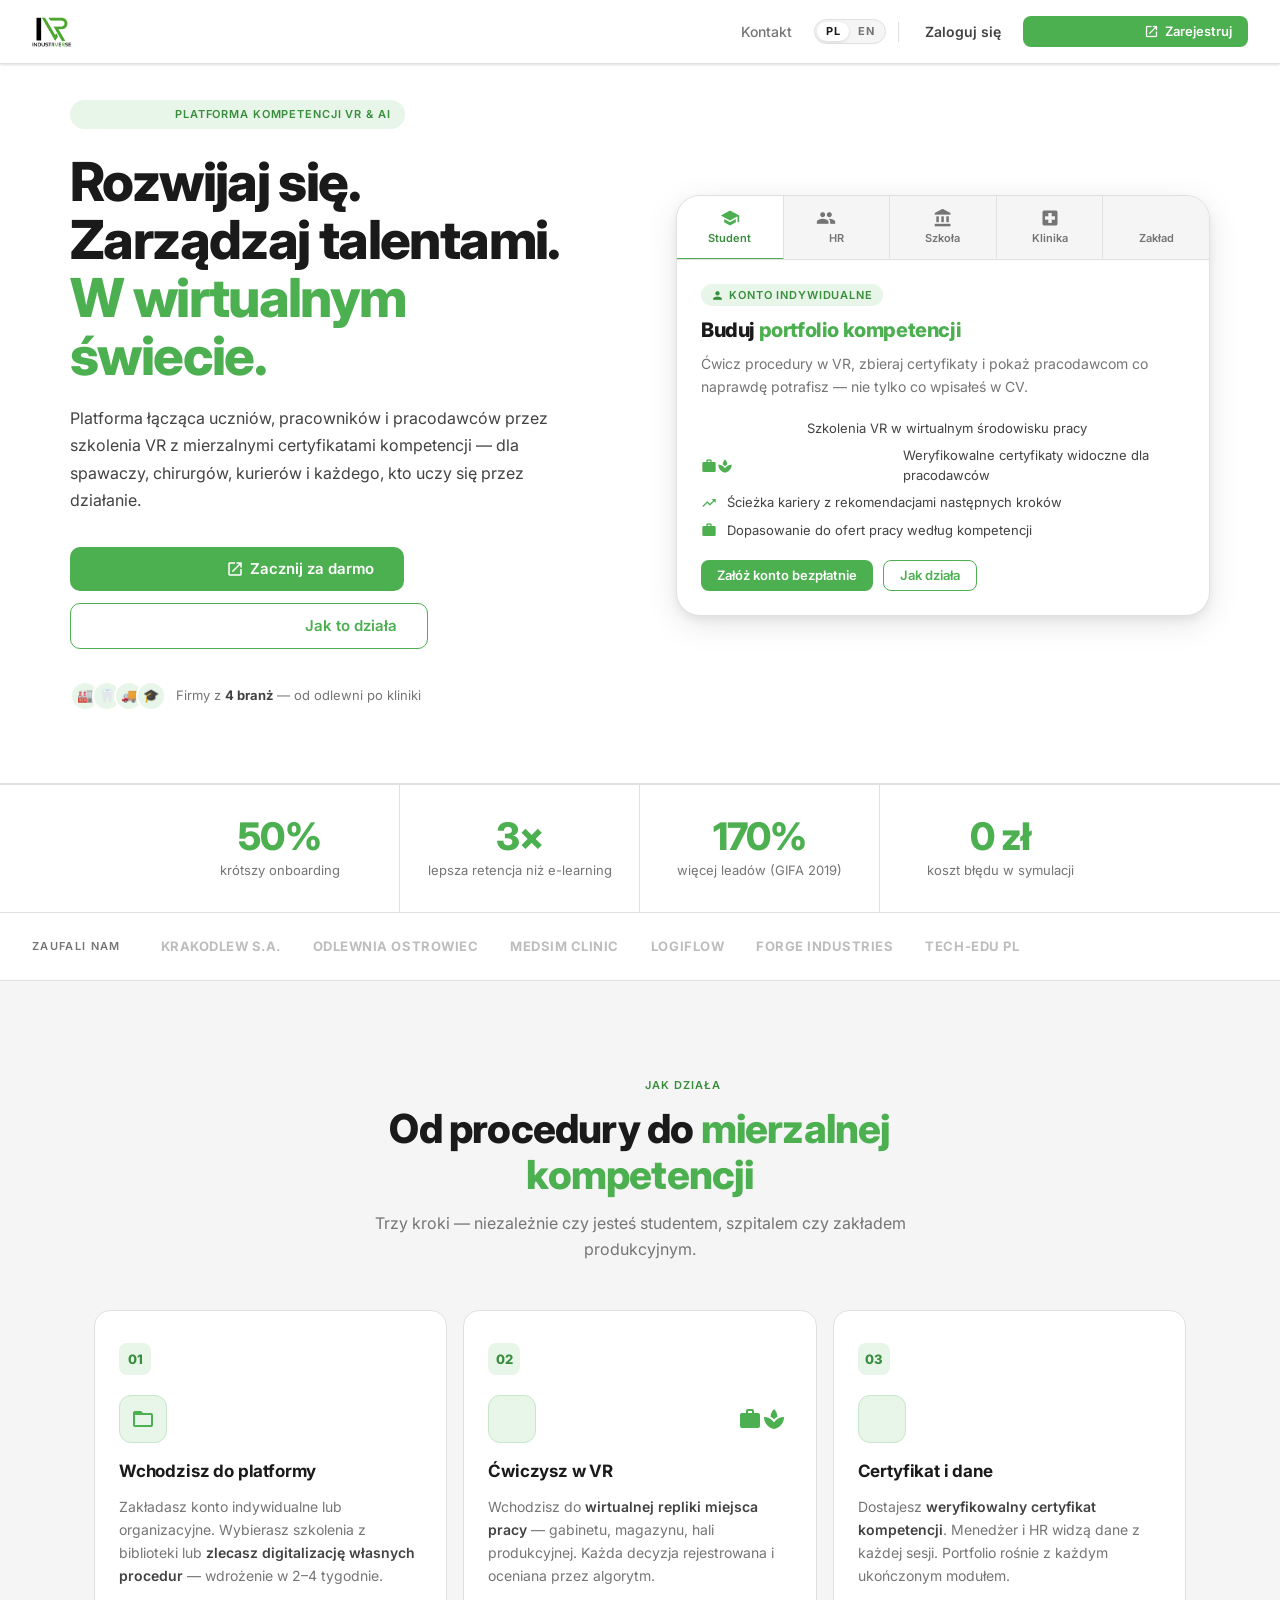
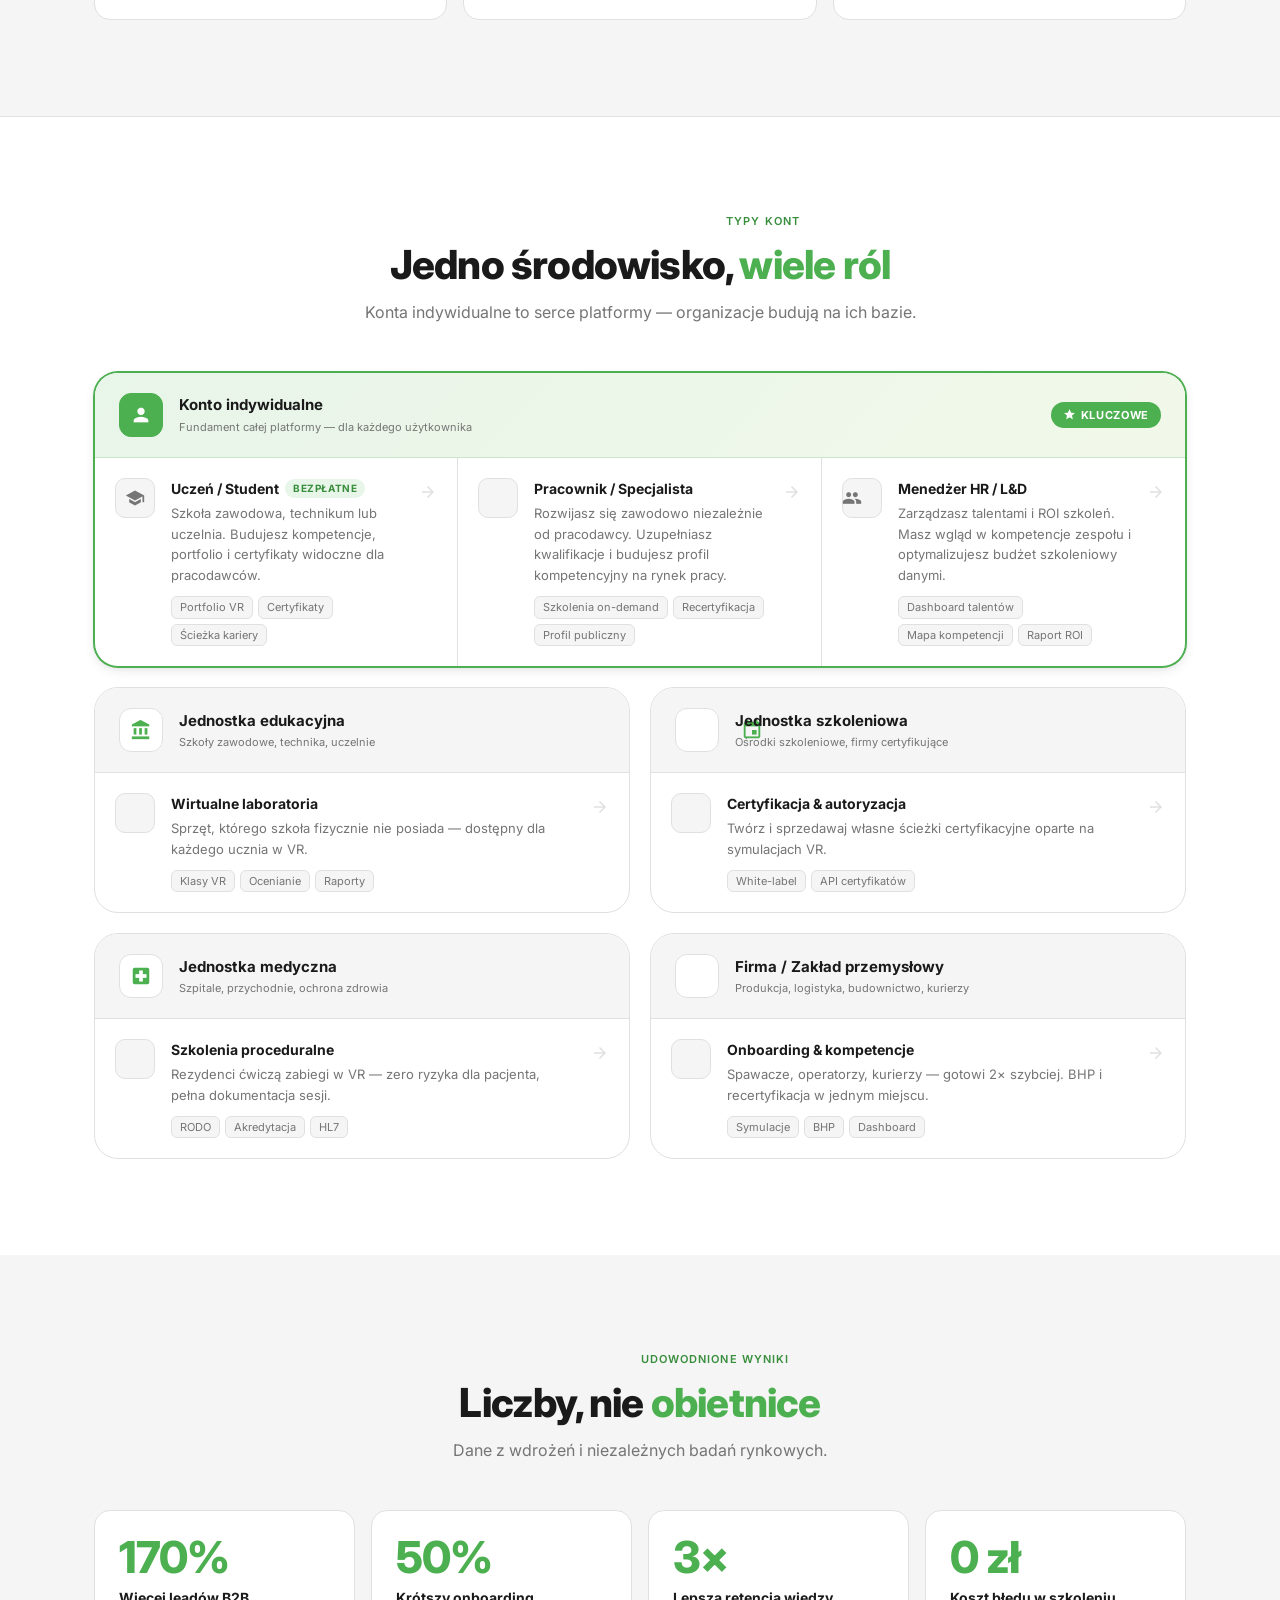
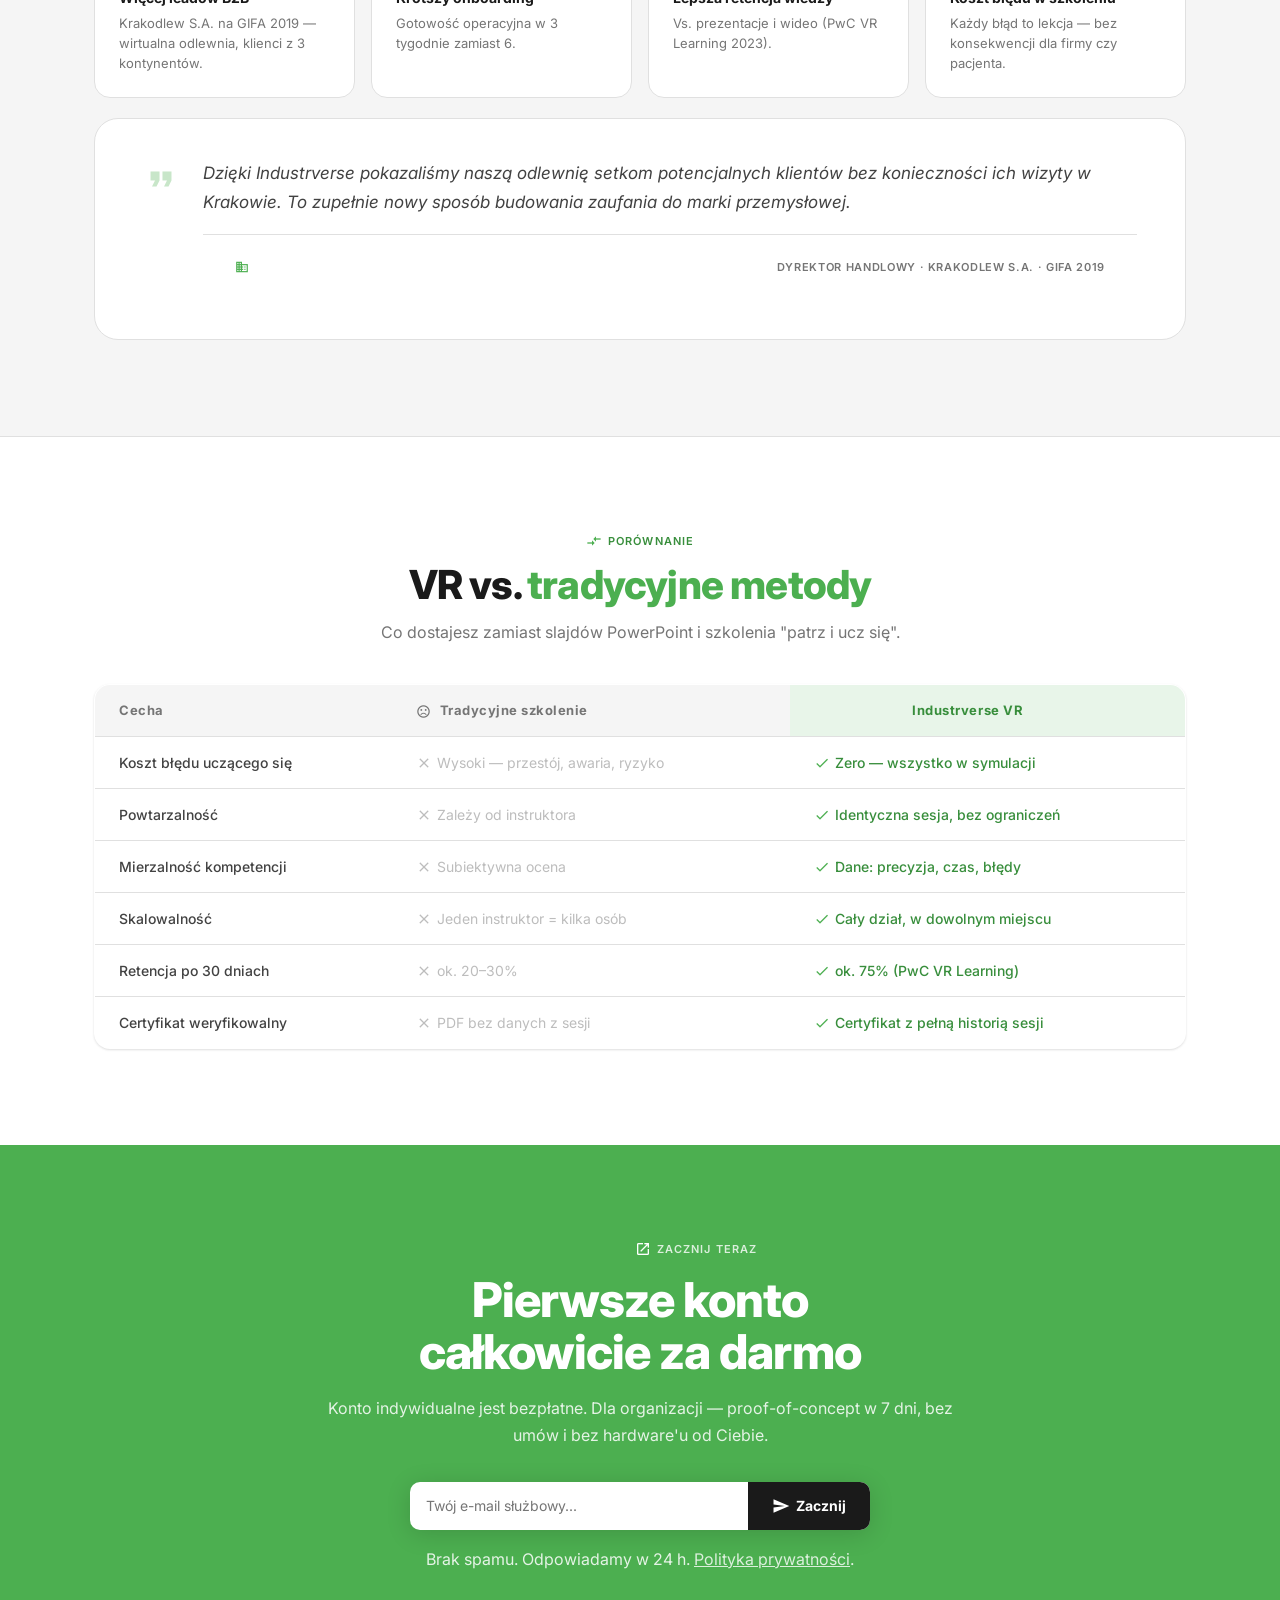
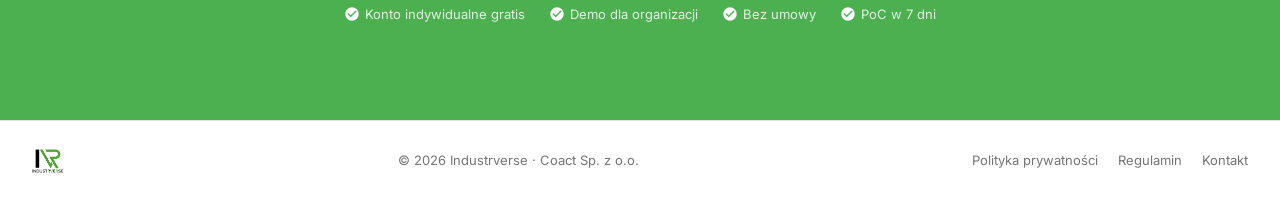
==== commit 588b266c: "fix: change footer nav to div — prevents CSS nav{position:fixed} from applying to footer links" ====
--- a/index.html
+++ b/index.html
@@ -664,11 +664,11 @@
 
   <p class="f-copy">© 2026 Industrverse · Coact Sp. z o.o.</p>
 
-  <nav class="f-links" aria-label="Linki stopki">
+  <div class="f-links">
     <a href="/polityka-prywatnosci" data-i18n="footer_privacy">Polityka prywatności</a>
     <a href="/regulamin" data-i18n="footer_terms">Regulamin</a>
     <a href="mailto:contact@industrverse.com" data-i18n="footer_contact">Kontakt</a>
-  </nav>
+  </div>
 </footer>
 
 <!-- Visually hidden utility -->
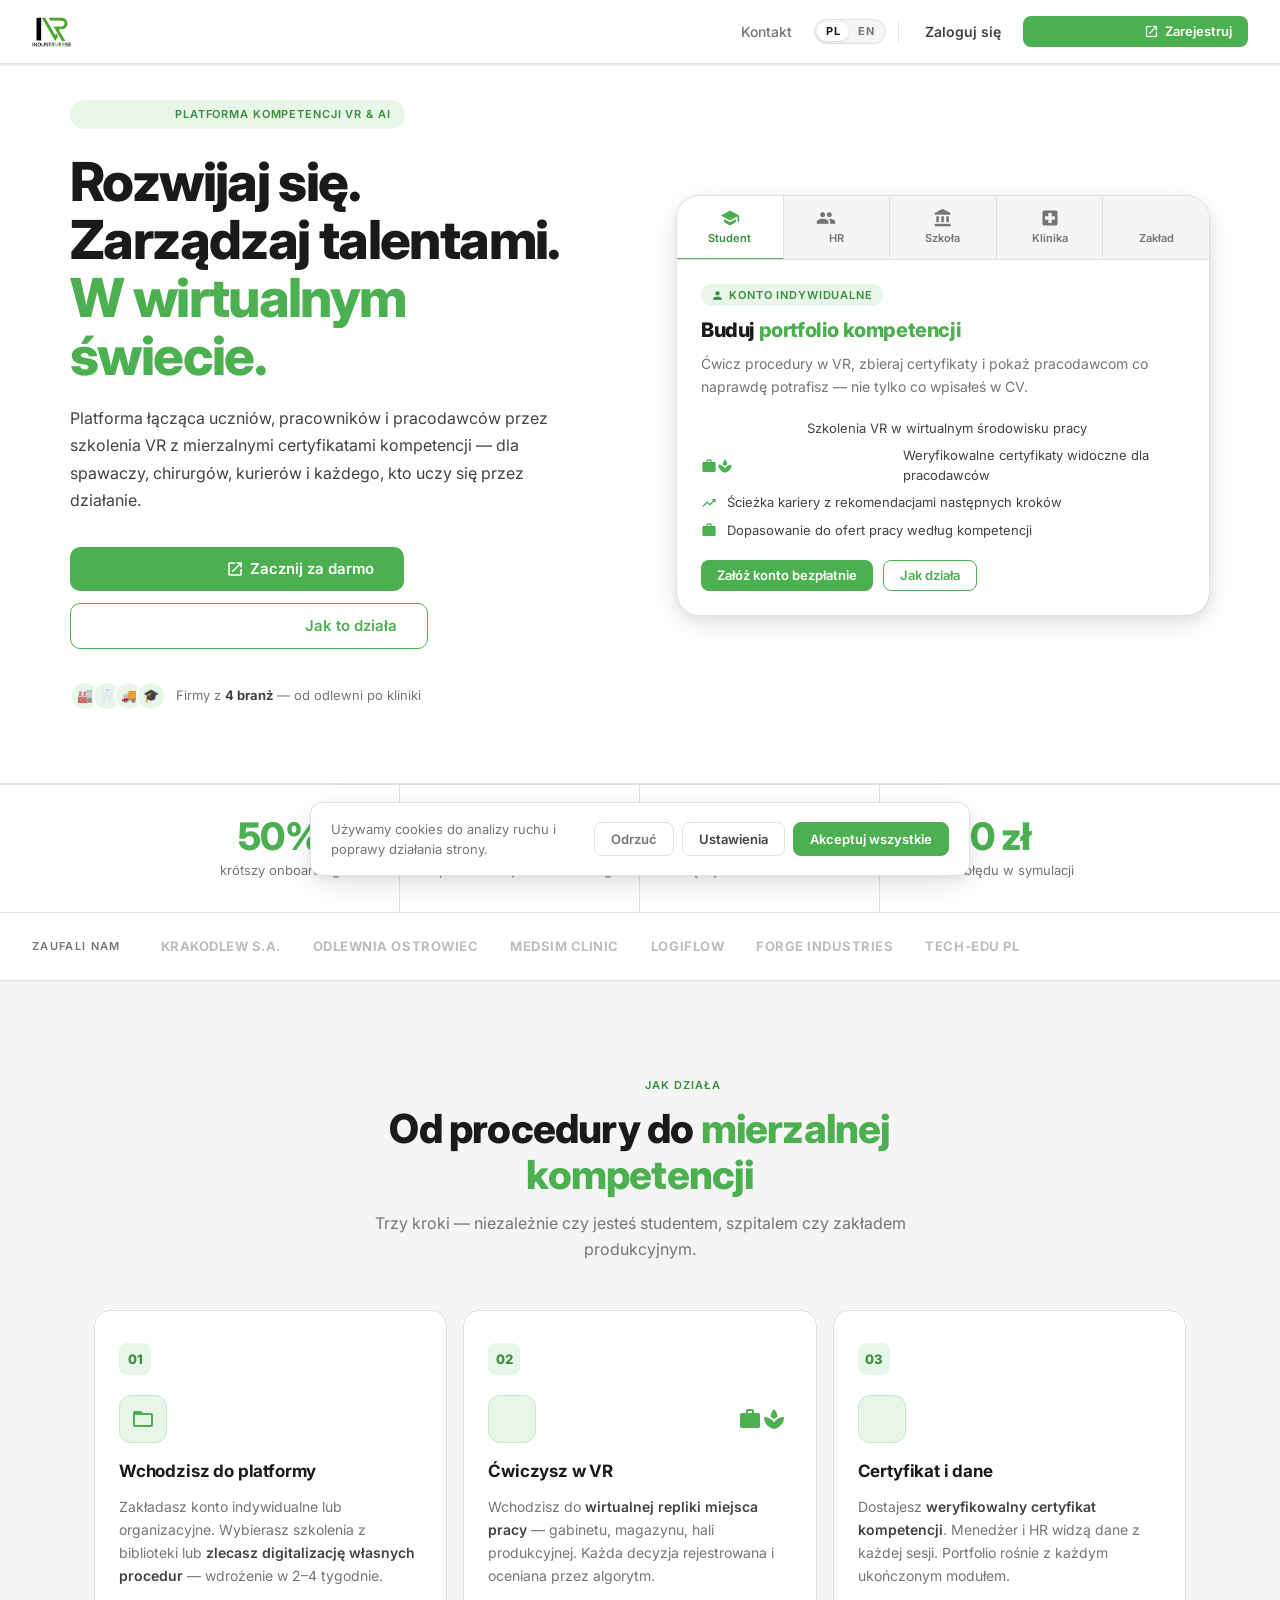
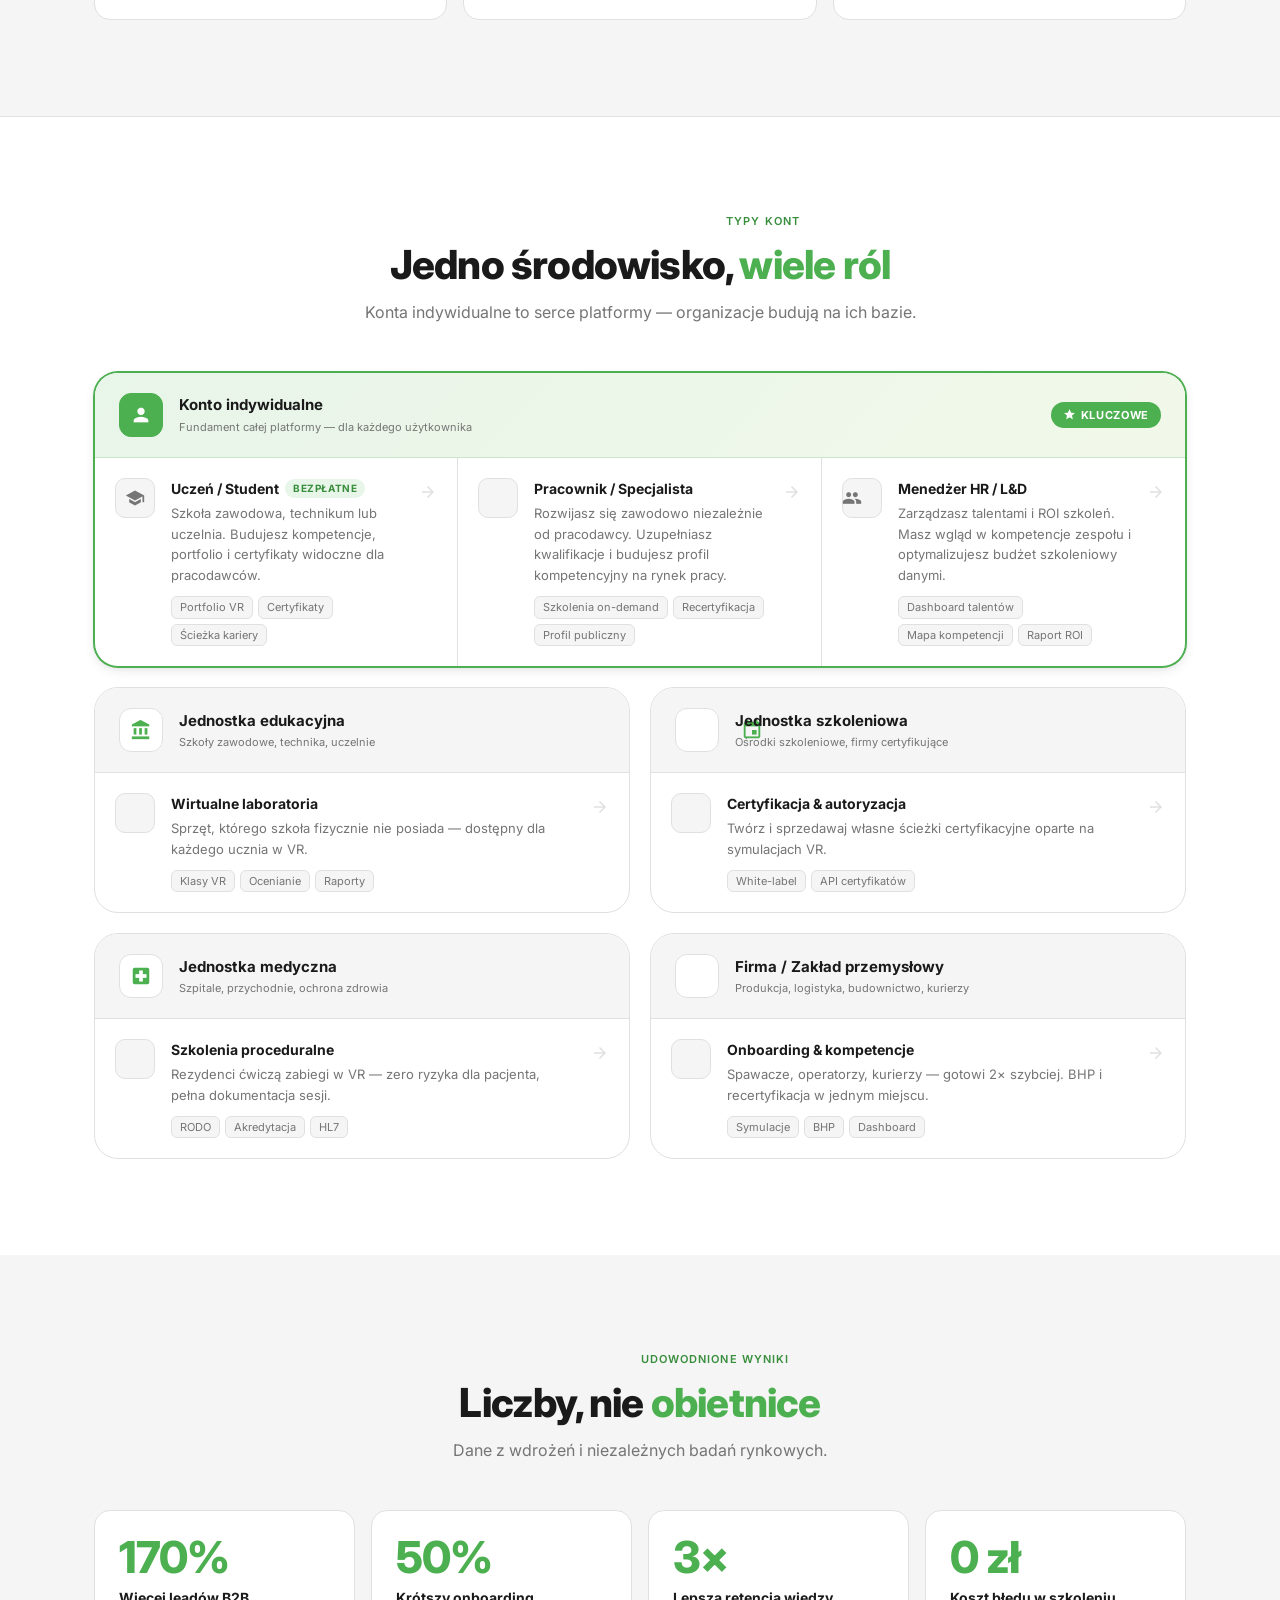
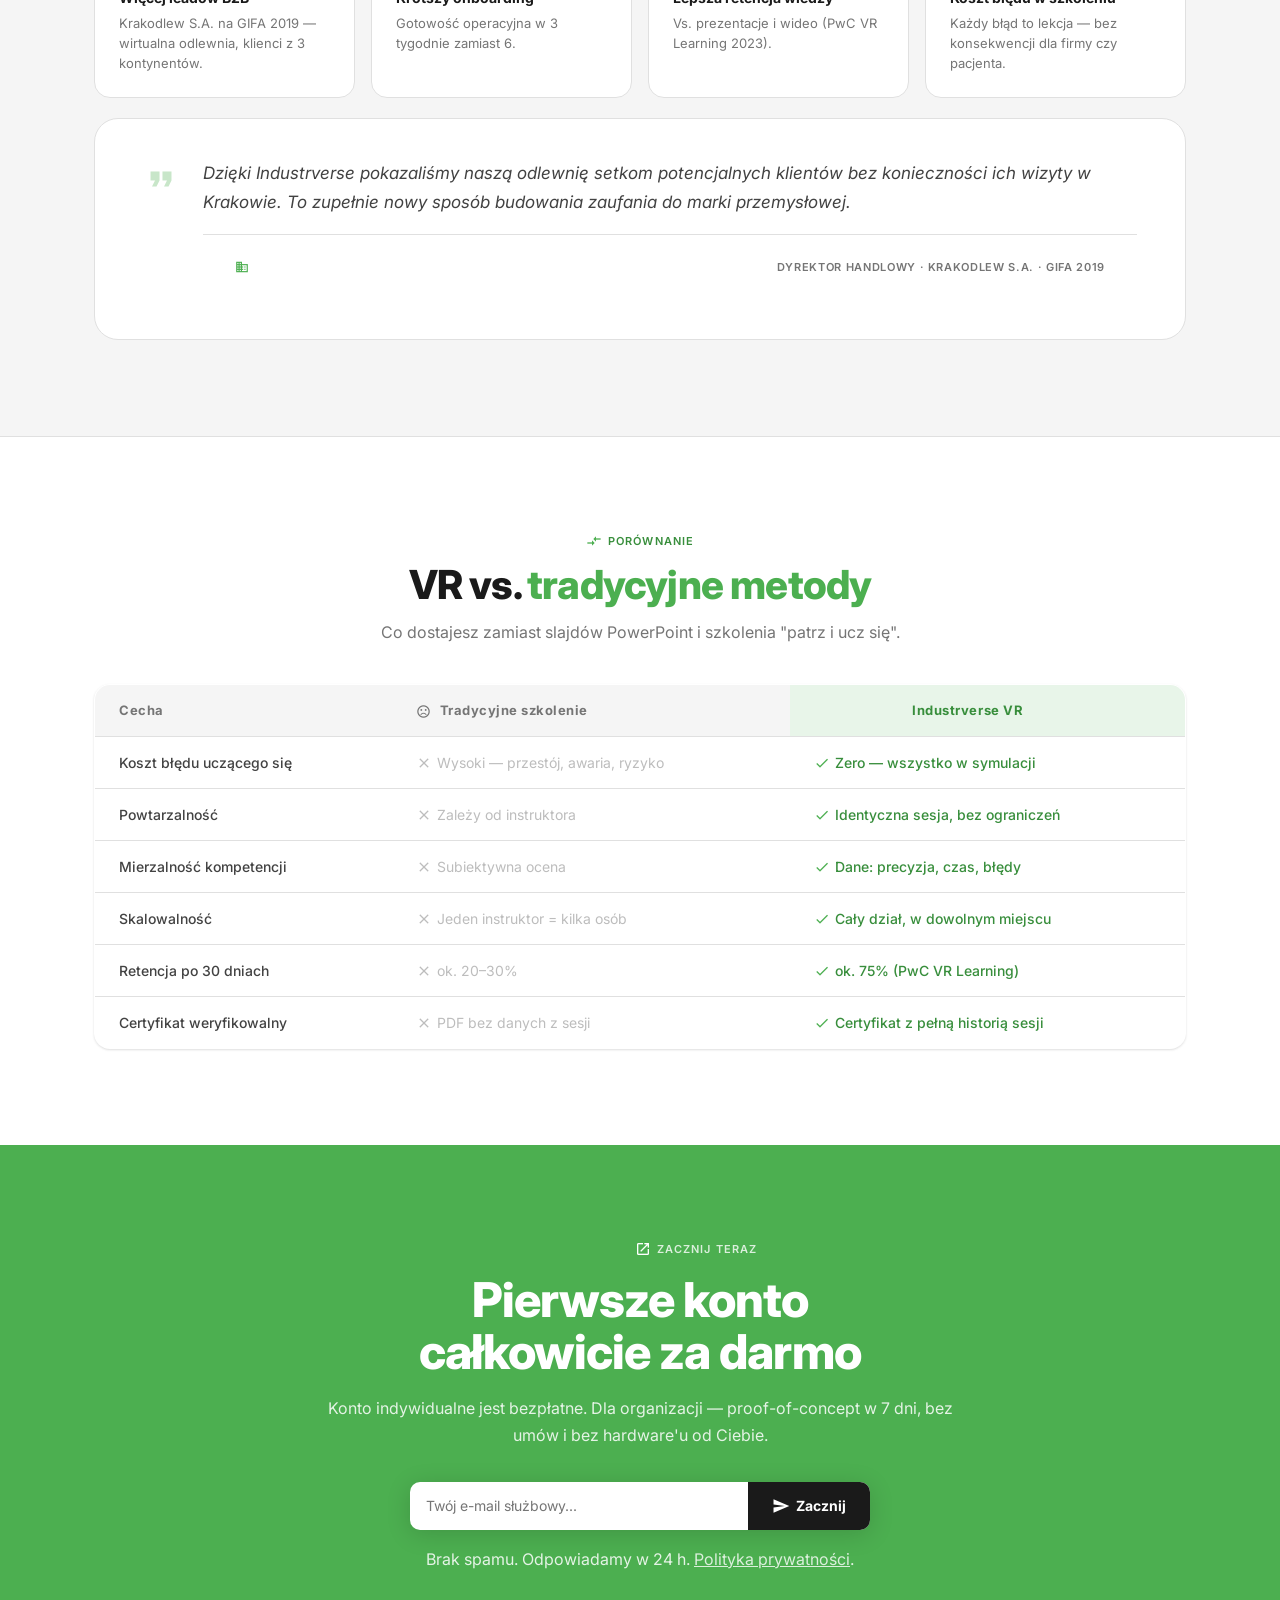
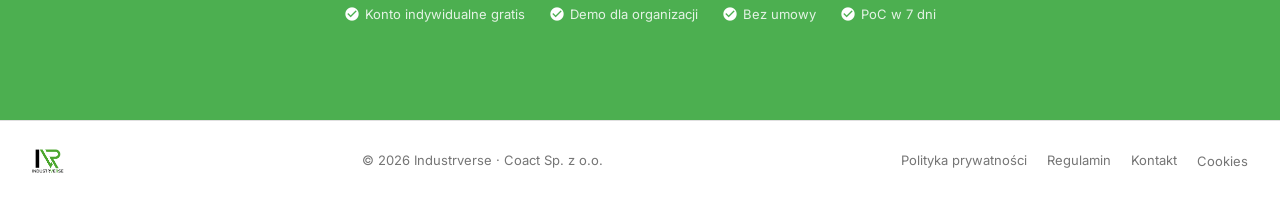
==== commit 87910755: "feat: cookie consent banner + modal with PL/EN i18n" ====
--- a/index.html
+++ b/index.html
@@ -32,6 +32,7 @@
   <link rel="stylesheet" href="css/hero.css">
   <link rel="stylesheet" href="css/sections.css">
   <link rel="stylesheet" href="css/cta.css">
+  <link rel="stylesheet" href="css/cookies.css">
 </head>
 <body>
 
@@ -668,12 +669,73 @@
     <a href="/polityka-prywatnosci" data-i18n="footer_privacy">Polityka prywatności</a>
     <a href="/regulamin" data-i18n="footer_terms">Regulamin</a>
     <a href="mailto:contact@industrverse.com" data-i18n="footer_contact">Kontakt</a>
+    <button id="cookie-manage" class="cookie-manage-btn" data-i18n="footer_cookies">Cookies</button>
   </div>
 </footer>
 
 <!-- Visually hidden utility -->
 <style>.sr-only{position:absolute;width:1px;height:1px;padding:0;margin:-1px;overflow:hidden;clip:rect(0,0,0,0);white-space:nowrap;border:0}</style>
 
+<!-- ── Cookie banner ── -->
+<div id="cookie-banner" class="cookie-banner" role="dialog" aria-label="Powiadomienie o cookies" hidden>
+  <div class="cookie-banner-inner">
+    <div class="cookie-banner-text">
+      <p data-i18n="cookie_banner_text">Używamy cookies do analizy ruchu i poprawy działania strony. <a href="/polityka-prywatnosci#cookies" class="cookie-link" data-i18n="cookie_banner_link">Dowiedz się więcej</a></p>
+    </div>
+    <div class="cookie-banner-actions">
+      <button id="cookie-decline"  class="cookie-btn cookie-btn-ghost"   data-i18n="cookie_decline">Odrzuć</button>
+      <button id="cookie-settings" class="cookie-btn cookie-btn-outline" data-i18n="cookie_settings">Ustawienia</button>
+      <button id="cookie-accept"   class="cookie-btn cookie-btn-primary" data-i18n="cookie_accept">Akceptuj wszystkie</button>
+    </div>
+  </div>
+</div>
+
+<!-- ── Cookie modal ── -->
+<div id="cookie-modal" class="cookie-modal" role="dialog" aria-modal="true" aria-label="Ustawienia cookies" hidden>
+  <div class="cookie-modal-backdrop"></div>
+  <div class="cookie-modal-dialog">
+    <div class="cookie-modal-header">
+      <span class="cookie-modal-title" data-i18n="cookie_modal_title">Ustawienia cookies</span>
+      <button id="cookie-modal-close" class="cookie-modal-close" aria-label="Zamknij">✕</button>
+    </div>
+    <div class="cookie-modal-body">
+      <p class="cookie-modal-intro" data-i18n="cookie_modal_intro">Wybierz, które cookies akceptujesz. Cookies niezbędne zawsze są aktywne. <a href="/polityka-prywatnosci#cookies" class="cookie-link" data-i18n="cookie_modal_link">Polityka prywatności</a></p>
+
+      <div class="cookie-category">
+        <div class="cookie-category-header">
+          <div class="cookie-category-meta">
+            <span class="cookie-category-name" data-i18n="cookie_necessary">Niezbędne</span>
+            <span class="cookie-category-badge" data-i18n="cookie_always_on">Zawsze aktywne</span>
+          </div>
+          <div class="cookie-toggle cookie-toggle--disabled" role="switch" aria-checked="true" aria-disabled="true">
+            <span class="cookie-toggle-track"></span>
+            <span class="cookie-toggle-thumb"></span>
+          </div>
+        </div>
+        <p class="cookie-category-desc" data-i18n="cookie_necessary_desc">Wymagane do działania strony: sesja, bezpieczeństwo, preferencje języka.</p>
+      </div>
+
+      <div class="cookie-category">
+        <div class="cookie-category-header">
+          <div class="cookie-category-meta">
+            <span class="cookie-category-name" data-i18n="cookie_analytics">Analityczne</span>
+          </div>
+          <label class="cookie-toggle">
+            <input type="checkbox" id="consent-analytics" class="cookie-toggle-input">
+            <span class="cookie-toggle-track"></span>
+            <span class="cookie-toggle-thumb"></span>
+          </label>
+        </div>
+        <p class="cookie-category-desc" data-i18n="cookie_analytics_desc">Pomagają nam zrozumieć, jak odwiedzasz stronę (Vercel Analytics). Dane są anonimowe.</p>
+      </div>
+    </div>
+    <div class="cookie-modal-footer">
+      <button id="cookie-save"       class="cookie-btn cookie-btn-primary" data-i18n="cookie_save">Zapisz ustawienia</button>
+      <button id="cookie-accept-all" class="cookie-btn cookie-btn-ghost"   data-i18n="cookie_accept_all_modal">Akceptuj wszystkie</button>
+    </div>
+  </div>
+</div>
+
 <!-- Scripts -->
 <script src="js/main.js"></script>
 
--- a/css/cookies.css
+++ b/css/cookies.css
@@ -0,0 +1,291 @@
+/* ============================================================
+   COOKIE CONSENT — banner + modal
+   ============================================================ */
+
+/* ── Banner ── */
+.cookie-banner {
+  position: fixed;
+  bottom: 24px;
+  left: 50%;
+  transform: translateX(-50%);
+  z-index: 500;
+  width: calc(100% - 48px);
+  max-width: 660px;
+  background: var(--white);
+  border: 1px solid var(--border);
+  border-radius: var(--r);
+  box-shadow: var(--shadow-lg);
+  animation: cookie-slide-up 0.35s ease;
+}
+.cookie-banner[hidden] { display: none; }
+
+@keyframes cookie-slide-up {
+  from { opacity: 0; transform: translateX(-50%) translateY(16px); }
+  to   { opacity: 1; transform: translateX(-50%) translateY(0); }
+}
+
+.cookie-banner-inner {
+  display: flex;
+  align-items: center;
+  gap: 20px;
+  padding: 16px 20px;
+  flex-wrap: wrap;
+}
+
+.cookie-banner-text {
+  flex: 1;
+  min-width: 200px;
+}
+.cookie-banner-text p {
+  font-size: var(--font-size-sm);
+  color: var(--text-3);
+  line-height: 1.55;
+  margin: 0;
+}
+.cookie-link {
+  color: var(--green-dark);
+  text-decoration: none;
+}
+.cookie-link:hover { text-decoration: underline; }
+
+.cookie-banner-actions {
+  display: flex;
+  gap: 8px;
+  flex-shrink: 0;
+  flex-wrap: wrap;
+}
+
+/* ── Buttons ── */
+.cookie-btn {
+  font-size: 13px;
+  font-weight: 600;
+  padding: 8px 16px;
+  border-radius: var(--r-sm);
+  border: 1px solid transparent;
+  cursor: pointer;
+  transition: background 0.15s, color 0.15s, border-color 0.15s;
+  white-space: nowrap;
+  font-family: var(--font);
+}
+.cookie-btn-primary {
+  background: var(--green);
+  color: #fff;
+  border-color: var(--green);
+}
+.cookie-btn-primary:hover {
+  background: var(--green-dark);
+  border-color: var(--green-dark);
+}
+.cookie-btn-ghost {
+  background: transparent;
+  color: var(--text-3);
+  border-color: var(--border);
+}
+.cookie-btn-ghost:hover {
+  color: var(--text);
+  background: var(--bg);
+}
+.cookie-btn-outline {
+  background: transparent;
+  color: var(--text-2);
+  border-color: var(--border);
+}
+.cookie-btn-outline:hover {
+  border-color: var(--green);
+  color: var(--green-dark);
+}
+
+/* ── Modal ── */
+.cookie-modal {
+  position: fixed;
+  inset: 0;
+  z-index: 600;
+  display: flex;
+  align-items: center;
+  justify-content: center;
+  padding: 16px;
+}
+.cookie-modal[hidden] { display: none; }
+
+.cookie-modal-backdrop {
+  position: absolute;
+  inset: 0;
+  background: rgba(0, 0, 0, 0.4);
+  backdrop-filter: blur(3px);
+}
+
+.cookie-modal-dialog {
+  position: relative;
+  z-index: 1;
+  background: var(--white);
+  border: 1px solid var(--border);
+  border-radius: var(--r);
+  box-shadow: var(--shadow-lg);
+  width: 100%;
+  max-width: 500px;
+  max-height: min(90vh, 640px);
+  overflow: hidden;
+  display: flex;
+  flex-direction: column;
+  animation: cookie-modal-appear 0.22s ease;
+}
+@keyframes cookie-modal-appear {
+  from { opacity: 0; transform: scale(0.96) translateY(10px); }
+  to   { opacity: 1; transform: scale(1) translateY(0); }
+}
+
+.cookie-modal-header {
+  display: flex;
+  align-items: center;
+  justify-content: space-between;
+  padding: 18px 20px 14px;
+  border-bottom: 1px solid var(--border);
+  flex-shrink: 0;
+}
+.cookie-modal-title {
+  font-size: 15px;
+  font-weight: 700;
+  color: var(--text);
+}
+.cookie-modal-close {
+  background: none;
+  border: none;
+  color: var(--text-3);
+  cursor: pointer;
+  font-size: 16px;
+  padding: 4px 8px;
+  border-radius: var(--r-sm);
+  transition: color 0.15s, background 0.15s;
+  line-height: 1;
+}
+.cookie-modal-close:hover { color: var(--text); background: var(--bg); }
+
+.cookie-modal-body {
+  padding: 18px 20px;
+  overflow-y: auto;
+  flex: 1;
+  display: flex;
+  flex-direction: column;
+  gap: 10px;
+}
+.cookie-modal-intro {
+  font-size: 13px;
+  color: var(--text-3);
+  line-height: 1.6;
+  margin-bottom: 4px;
+}
+
+/* ── Category row ── */
+.cookie-category {
+  background: var(--bg);
+  border: 1px solid var(--border);
+  border-radius: var(--r-sm);
+  padding: 12px 14px;
+}
+.cookie-category-header {
+  display: flex;
+  align-items: center;
+  justify-content: space-between;
+  margin-bottom: 6px;
+}
+.cookie-category-meta {
+  display: flex;
+  align-items: center;
+  gap: 8px;
+}
+.cookie-category-name {
+  font-size: 13px;
+  font-weight: 600;
+  color: var(--text);
+}
+.cookie-category-badge {
+  font-size: 11px;
+  color: var(--green-dark);
+  background: var(--green-light);
+  border: 1px solid var(--green-mid);
+  padding: 2px 8px;
+  border-radius: 20px;
+  white-space: nowrap;
+}
+.cookie-category-desc {
+  font-size: 12px;
+  color: var(--text-3);
+  line-height: 1.55;
+}
+
+/* ── Toggle switch ── */
+.cookie-toggle {
+  position: relative;
+  display: inline-flex;
+  align-items: center;
+  width: 40px;
+  height: 22px;
+  flex-shrink: 0;
+  cursor: pointer;
+}
+.cookie-toggle--disabled {
+  cursor: default;
+  pointer-events: none;
+}
+.cookie-toggle-input {
+  position: absolute;
+  opacity: 0;
+  width: 0;
+  height: 0;
+}
+.cookie-toggle-track {
+  position: absolute;
+  inset: 0;
+  background: var(--border);
+  border-radius: 11px;
+  transition: background 0.2s;
+}
+.cookie-toggle-input:checked ~ .cookie-toggle-track,
+.cookie-toggle--disabled .cookie-toggle-track {
+  background: var(--green);
+}
+.cookie-toggle-thumb {
+  position: absolute;
+  top: 3px;
+  left: 3px;
+  width: 16px;
+  height: 16px;
+  background: #fff;
+  border-radius: 50%;
+  transition: transform 0.2s;
+  pointer-events: none;
+  box-shadow: 0 1px 3px rgba(0,0,0,0.2);
+}
+.cookie-toggle-input:checked ~ .cookie-toggle-thumb,
+.cookie-toggle--disabled .cookie-toggle-thumb {
+  transform: translateX(18px);
+}
+
+.cookie-modal-footer {
+  padding: 14px 20px 18px;
+  border-top: 1px solid var(--border);
+  display: flex;
+  gap: 8px;
+  flex-shrink: 0;
+  flex-wrap: wrap;
+}
+
+/* ── Manage cookies link in page footer ── */
+.cookie-manage-btn {
+  background: none;
+  border: none;
+  color: var(--text-3);
+  cursor: pointer;
+  font-family: var(--font);
+  font-size: var(--font-size-sm);
+  padding: 0;
+  transition: color 0.15s;
+  text-decoration: none;
+}
+.cookie-manage-btn:hover { color: var(--green-dark); }
+
+@media (max-width: 600px) {
+  .cookie-banner { bottom: 12px; width: calc(100% - 24px); }
+  .cookie-banner-actions { width: 100%; }
+  .cookie-btn { flex: 1; text-align: center; }
+}
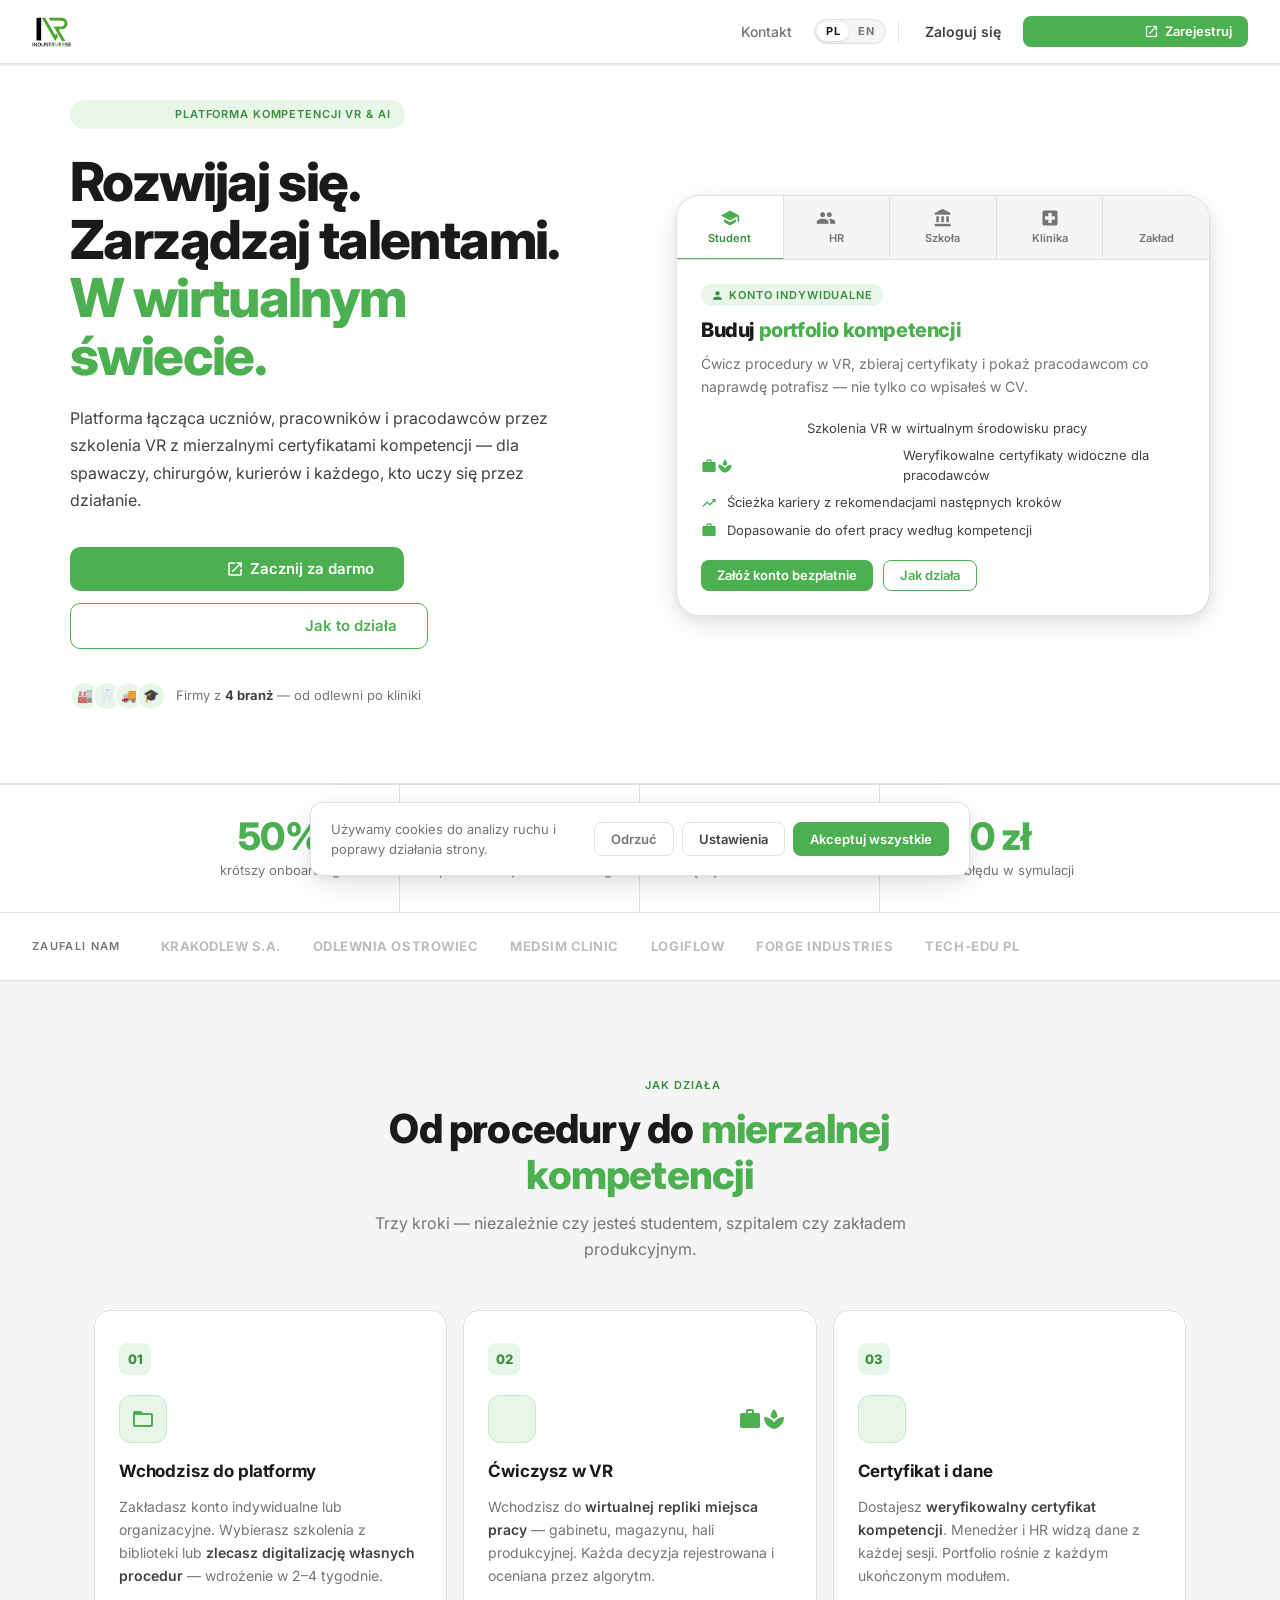
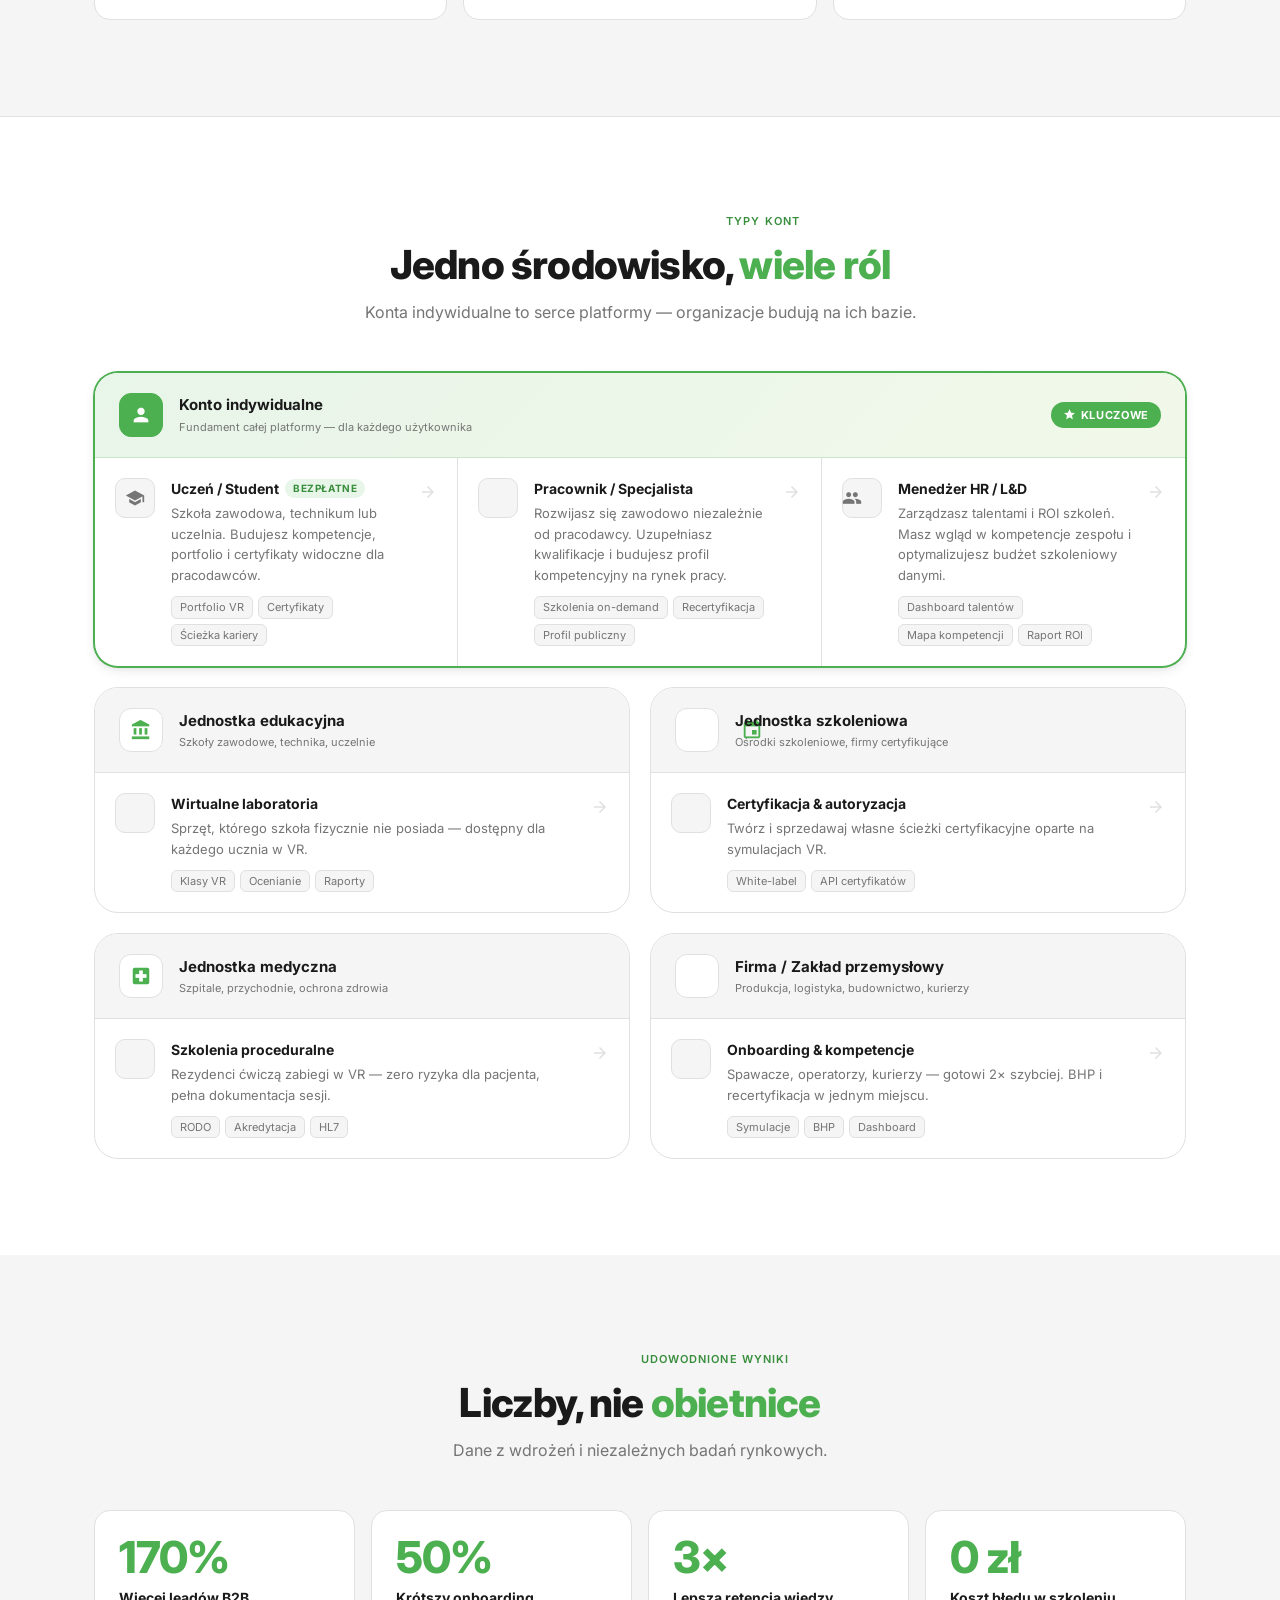
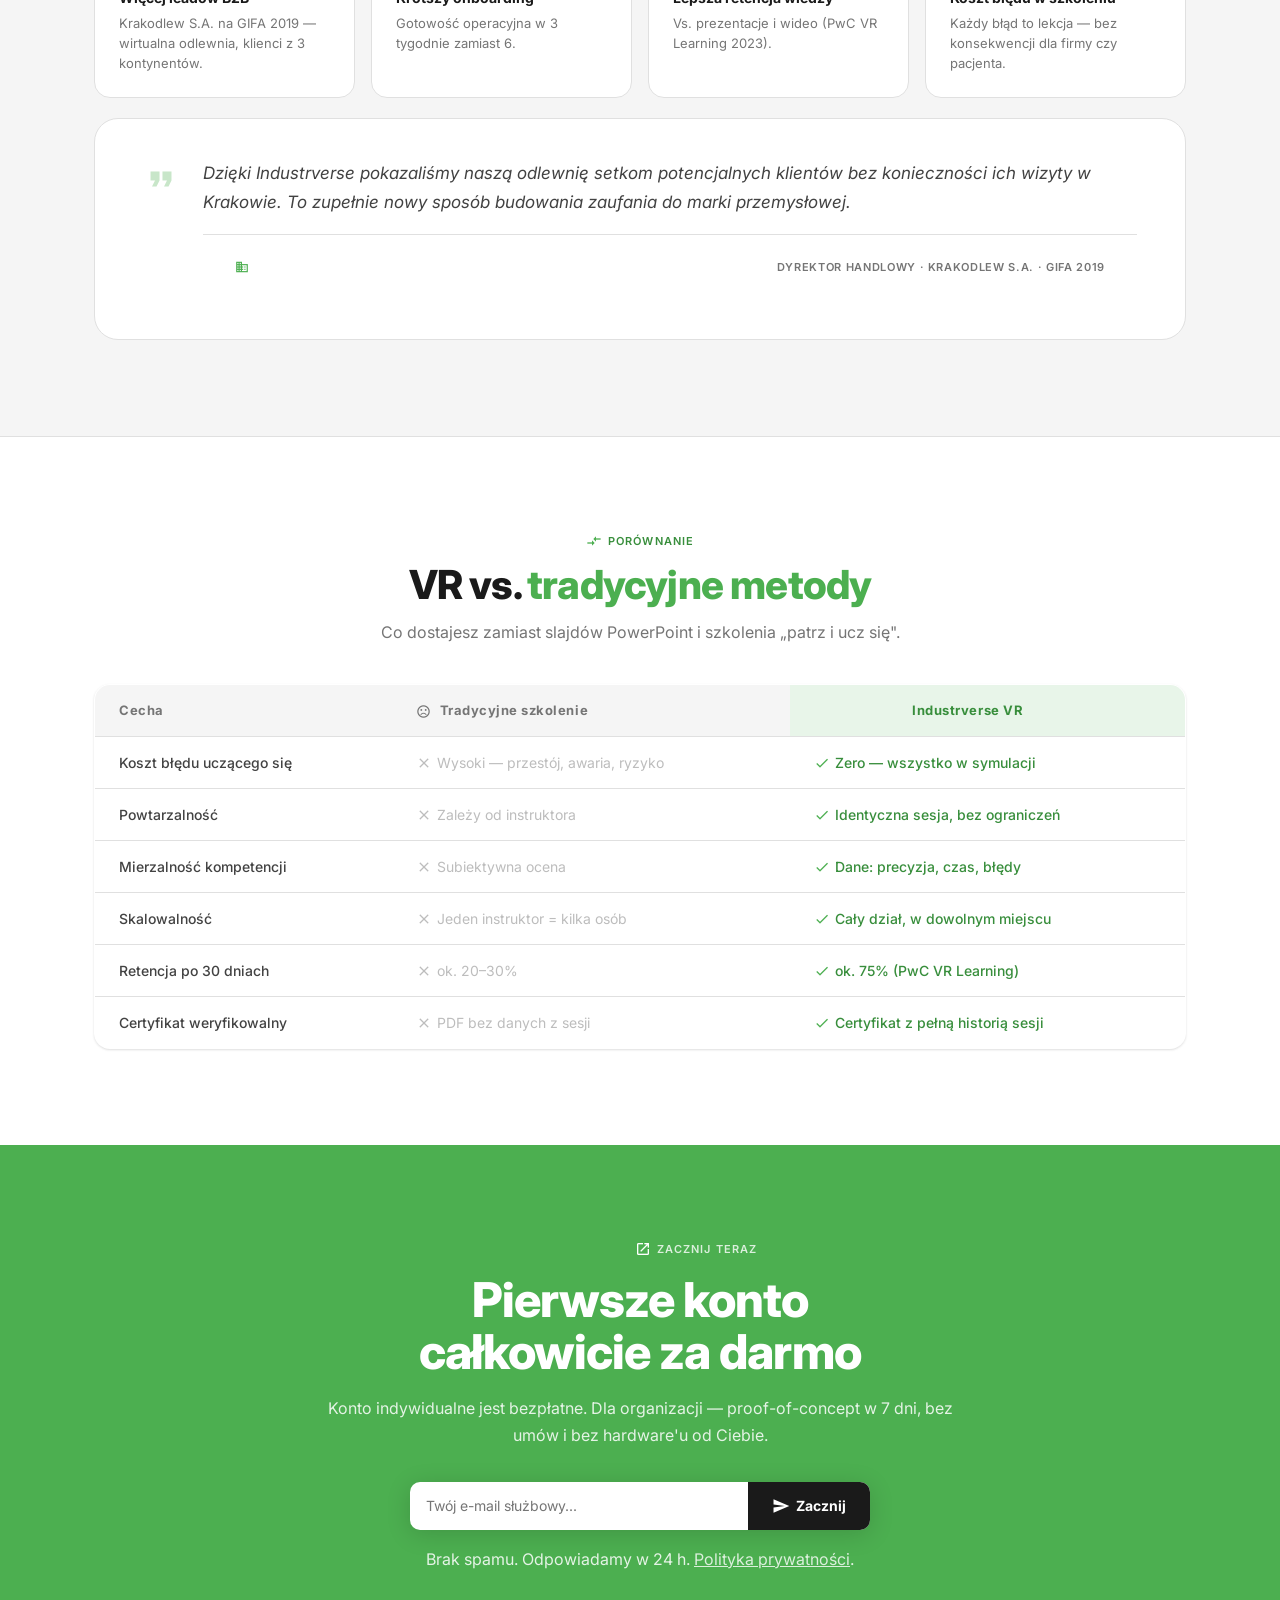
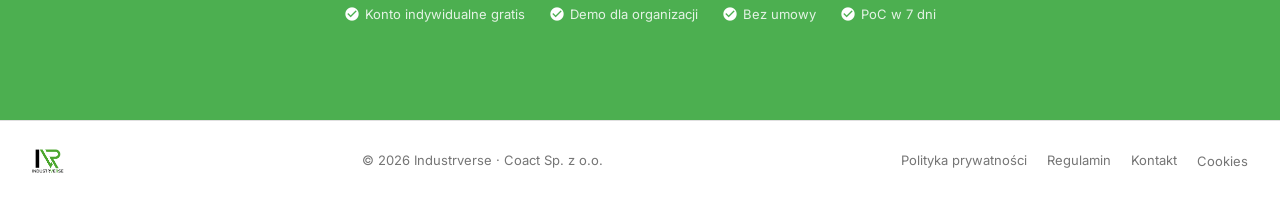
==== commit 679935cc: "feat: full PL/EN i18n — all page content translatable via data-i18n / data-i18n-html" ====
--- a/index.html
+++ b/index.html
@@ -73,16 +73,16 @@
     <div class="hero-left">
       <div class="hero-eyebrow">
         <span class="material-icons" aria-hidden="true">vrpano</span>
-        Platforma kompetencji VR &amp; AI
+        <span data-i18n="hero_eyebrow">Platforma kompetencji VR &amp; AI</span>
       </div>
 
       <h1 id="hero-heading" class="hero-h">
-        <span class="b">Rozwijaj się.</span>
-        <span class="b">Zarządzaj talentami.</span>
-        <span class="g">W wirtualnym świecie.</span>
+        <span class="b" data-i18n="hero_h1_1">Rozwijaj się.</span>
+        <span class="b" data-i18n="hero_h1_2">Zarządzaj talentami.</span>
+        <span class="g" data-i18n="hero_h1_3">W wirtualnym świecie.</span>
       </h1>
 
-      <p class="hero-sub">
+      <p class="hero-sub" data-i18n="hero_sub">
         Platforma łącząca uczniów, pracowników i pracodawców przez szkolenia VR
         z mierzalnymi certyfikatami kompetencji — dla spawaczy, chirurgów, kurierów
         i każdego, kto uczy się przez działanie.
@@ -91,11 +91,11 @@
       <div class="hero-actions">
         <a href="https://app.industrverse.com/register" class="btn btn-green btn-lg">
           <span class="material-icons" aria-hidden="true">rocket_launch</span>
-          Zacznij za darmo
+          <span data-i18n="hero_cta_primary">Zacznij za darmo</span>
         </a>
         <a href="#how" class="btn btn-outline btn-lg">
           <span class="material-icons" aria-hidden="true">play_circle</span>
-          Jak to działa
+          <span data-i18n="hero_cta_secondary">Jak to działa</span>
         </a>
       </div>
 
@@ -106,7 +106,7 @@
           <div class="tf">🚚</div>
           <div class="tf">🎓</div>
         </div>
-        <p class="trust-txt">
+        <p class="trust-txt" data-i18n-html="hero_trust_html">
           Firmy z <strong>4 branż</strong> — od odlewni po kliniki
         </p>
       </div>
@@ -120,23 +120,23 @@
         <div class="ps-tabs" role="tablist" aria-label="Typy użytkowników">
           <button class="ps-tab active" data-panel="student" role="tab" aria-selected="true" aria-controls="panel-student">
             <span class="material-icons" aria-hidden="true">school</span>
-            Student
+            <span data-i18n="tab_student">Student</span>
           </button>
           <button class="ps-tab" data-panel="hr" role="tab" aria-selected="false" aria-controls="panel-hr">
             <span class="material-icons" aria-hidden="true">groups</span>
-            HR
+            <span data-i18n="tab_hr">HR</span>
           </button>
           <button class="ps-tab" data-panel="edu" role="tab" aria-selected="false" aria-controls="panel-edu">
             <span class="material-icons" aria-hidden="true">account_balance</span>
-            Szkoła
+            <span data-i18n="tab_edu">Szkoła</span>
           </button>
           <button class="ps-tab" data-panel="med" role="tab" aria-selected="false" aria-controls="panel-med">
             <span class="material-icons" aria-hidden="true">local_hospital</span>
-            Klinika
+            <span data-i18n="tab_med">Klinika</span>
           </button>
           <button class="ps-tab" data-panel="industry" role="tab" aria-selected="false" aria-controls="panel-industry">
             <span class="material-icons" aria-hidden="true">factory</span>
-            Zakład
+            <span data-i18n="tab_industry">Zakład</span>
           </button>
         </div>
 
@@ -144,19 +144,19 @@
         <div class="ps-panel active" id="panel-student" role="tabpanel">
           <div class="ps-label">
             <span class="material-icons" aria-hidden="true">person</span>
-            Konto indywidualne
-          </div>
-          <h3>Buduj <span class="g">portfolio kompetencji</span></h3>
-          <p>Ćwicz procedury w VR, zbieraj certyfikaty i pokaż pracodawcom co naprawdę potrafisz — nie tylko co wpisałeś w CV.</p>
+            <span data-i18n="ps_student_label">Konto indywidualne</span>
+          </div>
+          <h3 data-i18n-html="ps_student_h3_html">Buduj <span class="g">portfolio kompetencji</span></h3>
+          <p data-i18n="ps_student_p">Ćwicz procedury w VR, zbieraj certyfikaty i pokaż pracodawcom co naprawdę potrafisz — nie tylko co wpisałeś w CV.</p>
           <ul class="ps-feats" aria-label="Funkcje">
-            <li class="ps-feat"><span class="material-icons" aria-hidden="true">vrpano</span>Szkolenia VR w wirtualnym środowisku pracy</li>
-            <li class="ps-feat"><span class="material-icons" aria-hidden="true">workspace_premium</span>Weryfikowalne certyfikaty widoczne dla pracodawców</li>
-            <li class="ps-feat"><span class="material-icons" aria-hidden="true">trending_up</span>Ścieżka kariery z rekomendacjami następnych kroków</li>
-            <li class="ps-feat"><span class="material-icons" aria-hidden="true">work</span>Dopasowanie do ofert pracy według kompetencji</li>
+            <li class="ps-feat"><span class="material-icons" aria-hidden="true">vrpano</span><span data-i18n="ps_student_feat1">Szkolenia VR w wirtualnym środowisku pracy</span></li>
+            <li class="ps-feat"><span class="material-icons" aria-hidden="true">workspace_premium</span><span data-i18n="ps_student_feat2">Weryfikowalne certyfikaty widoczne dla pracodawców</span></li>
+            <li class="ps-feat"><span class="material-icons" aria-hidden="true">trending_up</span><span data-i18n="ps_student_feat3">Ścieżka kariery z rekomendacjami następnych kroków</span></li>
+            <li class="ps-feat"><span class="material-icons" aria-hidden="true">work</span><span data-i18n="ps_student_feat4">Dopasowanie do ofert pracy według kompetencji</span></li>
           </ul>
           <div class="ps-btns">
-            <a href="https://app.industrverse.com/register" class="btn btn-green btn-sm">Załóż konto bezpłatnie</a>
-            <a href="#how" class="btn btn-outline btn-sm">Jak działa</a>
+            <a href="https://app.industrverse.com/register" class="btn btn-green btn-sm" data-i18n="ps_student_btn1">Załóż konto bezpłatnie</a>
+            <a href="#how" class="btn btn-outline btn-sm" data-i18n="ps_student_btn2">Jak działa</a>
           </div>
         </div>
 
@@ -164,18 +164,18 @@
         <div class="ps-panel" id="panel-hr" role="tabpanel">
           <div class="ps-label">
             <span class="material-icons" aria-hidden="true">person</span>
-            Konto indywidualne — HR
-          </div>
-          <h3>Zarządzaj <span class="g">talentami i ROI</span></h3>
-          <p>Mierz kompetencje każdego pracownika danymi — nie intuicją. Śledź postępy i pokazuj zarządowi konkretny zwrot z inwestycji.</p>
+            <span data-i18n="ps_hr_label">Konto indywidualne — HR</span>
+          </div>
+          <h3 data-i18n-html="ps_hr_h3_html">Zarządzaj <span class="g">talentami i ROI</span></h3>
+          <p data-i18n="ps_hr_p">Mierz kompetencje każdego pracownika danymi — nie intuicją. Śledź postępy i pokazuj zarządowi konkretny zwrot z inwestycji.</p>
           <ul class="ps-feats">
-            <li class="ps-feat"><span class="material-icons" aria-hidden="true">dashboard</span>Dashboard talentów z mapą kompetencji całego zespołu</li>
-            <li class="ps-feat"><span class="material-icons" aria-hidden="true">savings</span>Raport ROI — koszty szkoleń vs. efekty operacyjne</li>
-            <li class="ps-feat"><span class="material-icons" aria-hidden="true">track_changes</span>Automatyczna identyfikacja luk kompetencyjnych</li>
+            <li class="ps-feat"><span class="material-icons" aria-hidden="true">dashboard</span><span data-i18n="ps_hr_feat1">Dashboard talentów z mapą kompetencji całego zespołu</span></li>
+            <li class="ps-feat"><span class="material-icons" aria-hidden="true">savings</span><span data-i18n="ps_hr_feat2">Raport ROI — koszty szkoleń vs. efekty operacyjne</span></li>
+            <li class="ps-feat"><span class="material-icons" aria-hidden="true">track_changes</span><span data-i18n="ps_hr_feat3">Automatyczna identyfikacja luk kompetencyjnych</span></li>
           </ul>
           <div class="ps-btns">
-            <a href="https://app.industrverse.com/register" class="btn btn-green btn-sm">Wypróbuj demo</a>
-            <a href="#accounts" class="btn btn-outline btn-sm">Możliwości</a>
+            <a href="https://app.industrverse.com/register" class="btn btn-green btn-sm" data-i18n="ps_hr_btn1">Wypróbuj demo</a>
+            <a href="#accounts" class="btn btn-outline btn-sm" data-i18n="ps_hr_btn2">Możliwości</a>
           </div>
         </div>
 
@@ -183,18 +183,18 @@
         <div class="ps-panel" id="panel-edu" role="tabpanel">
           <div class="ps-label">
             <span class="material-icons" aria-hidden="true">business</span>
-            Konto organizacji — edukacja
-          </div>
-          <h3>Wirtualne laboratoria dla <span class="g">każdego kierunku</span></h3>
-          <p>Daj uczniom dostęp do sprzętu, którego szkoła fizycznie nie posiada. Mierz efekty kształcenia obiektywnie.</p>
+            <span data-i18n="ps_edu_label">Konto organizacji — edukacja</span>
+          </div>
+          <h3 data-i18n-html="ps_edu_h3_html">Wirtualne laboratoria dla <span class="g">każdego kierunku</span></h3>
+          <p data-i18n="ps_edu_p">Daj uczniom dostęp do sprzętu, którego szkoła fizycznie nie posiada. Mierz efekty kształcenia obiektywnie.</p>
           <ul class="ps-feats">
-            <li class="ps-feat"><span class="material-icons" aria-hidden="true">science</span>Wirtualne laboratoria techniczne, medyczne i zawodowe</li>
-            <li class="ps-feat"><span class="material-icons" aria-hidden="true">grade</span>Obiektywne ocenianie na podstawie danych z sesji VR</li>
-            <li class="ps-feat"><span class="material-icons" aria-hidden="true">connect_without_contact</span>Profile uczniów widoczne dla firm-partnerów</li>
+            <li class="ps-feat"><span class="material-icons" aria-hidden="true">science</span><span data-i18n="ps_edu_feat1">Wirtualne laboratoria techniczne, medyczne i zawodowe</span></li>
+            <li class="ps-feat"><span class="material-icons" aria-hidden="true">grade</span><span data-i18n="ps_edu_feat2">Obiektywne ocenianie na podstawie danych z sesji VR</span></li>
+            <li class="ps-feat"><span class="material-icons" aria-hidden="true">connect_without_contact</span><span data-i18n="ps_edu_feat3">Profile uczniów widoczne dla firm-partnerów</span></li>
           </ul>
           <div class="ps-btns">
-            <a href="#cta" class="btn btn-green btn-sm">Umów demo</a>
-            <a href="#accounts" class="btn btn-outline btn-sm">Plany dla szkół</a>
+            <a href="#cta" class="btn btn-green btn-sm" data-i18n="ps_edu_btn1">Umów demo</a>
+            <a href="#accounts" class="btn btn-outline btn-sm" data-i18n="ps_edu_btn2">Plany dla szkół</a>
           </div>
         </div>
 
@@ -202,18 +202,18 @@
         <div class="ps-panel" id="panel-med" role="tabpanel">
           <div class="ps-label">
             <span class="material-icons" aria-hidden="true">business</span>
-            Konto organizacji — medycyna
-          </div>
-          <h3>Szkolenia proceduralne <span class="g">bez ryzyka dla pacjenta</span></h3>
-          <p>Rezydenci i asystenci ćwiczą zabiegi dziesiątki razy zanim dotkną prawdziwego narzędzia. Pełna dokumentacja każdej sesji.</p>
+            <span data-i18n="ps_med_label">Konto organizacji — medycyna</span>
+          </div>
+          <h3 data-i18n-html="ps_med_h3_html">Szkolenia proceduralne <span class="g">bez ryzyka dla pacjenta</span></h3>
+          <p data-i18n="ps_med_p">Rezydenci i asystenci ćwiczą zabiegi dziesiątki razy zanim dotkną prawdziwego narzędzia. Pełna dokumentacja każdej sesji.</p>
           <ul class="ps-feats">
-            <li class="ps-feat"><span class="material-icons" aria-hidden="true">medical_services</span>Zabiegi w VR — stomatologia, chirurgia, diagnostyka</li>
-            <li class="ps-feat"><span class="material-icons" aria-hidden="true">fact_check</span>Dokumentacja zgodna z wymogami akredytacji</li>
-            <li class="ps-feat"><span class="material-icons" aria-hidden="true">security</span>Bezpieczeństwo danych — RODO / HL7</li>
+            <li class="ps-feat"><span class="material-icons" aria-hidden="true">medical_services</span><span data-i18n="ps_med_feat1">Zabiegi w VR — stomatologia, chirurgia, diagnostyka</span></li>
+            <li class="ps-feat"><span class="material-icons" aria-hidden="true">fact_check</span><span data-i18n="ps_med_feat2">Dokumentacja zgodna z wymogami akredytacji</span></li>
+            <li class="ps-feat"><span class="material-icons" aria-hidden="true">security</span><span data-i18n="ps_med_feat3">Bezpieczeństwo danych — RODO / HL7</span></li>
           </ul>
           <div class="ps-btns">
-            <a href="#cta" class="btn btn-green btn-sm">Umów demo</a>
-            <a href="#accounts" class="btn btn-outline btn-sm">Plany dla klinik</a>
+            <a href="#cta" class="btn btn-green btn-sm" data-i18n="ps_med_btn1">Umów demo</a>
+            <a href="#accounts" class="btn btn-outline btn-sm" data-i18n="ps_med_btn2">Plany dla klinik</a>
           </div>
         </div>
 
@@ -221,18 +221,18 @@
         <div class="ps-panel" id="panel-industry" role="tabpanel">
           <div class="ps-label">
             <span class="material-icons" aria-hidden="true">business</span>
-            Konto organizacji — przemysł
-          </div>
-          <h3>Zarządzaj szkoleniami <span class="g">i kompetencjami załogi</span></h3>
-          <p>Spawacze, operatorzy, kurierzy — gotowi do pracy 2× szybciej. BHP, onboarding i recertyfikacja w jednej platformie.</p>
+            <span data-i18n="ps_industry_label">Konto organizacji — przemysł</span>
+          </div>
+          <h3 data-i18n-html="ps_industry_h3_html">Zarządzaj szkoleniami <span class="g">i kompetencjami załogi</span></h3>
+          <p data-i18n="ps_industry_p">Spawacze, operatorzy, kurierzy — gotowi do pracy 2× szybciej. BHP, onboarding i recertyfikacja w jednej platformie.</p>
           <ul class="ps-feats">
-            <li class="ps-feat"><span class="material-icons" aria-hidden="true">precision_manufacturing</span>Symulacje hali, maszyn i tras kurierskich</li>
-            <li class="ps-feat"><span class="material-icons" aria-hidden="true">health_and_safety</span>Szkolenia BHP — zero wypadków w symulacji</li>
-            <li class="ps-feat"><span class="material-icons" aria-hidden="true">bar_chart</span>Dashboard gotowości operacyjnej całej załogi</li>
+            <li class="ps-feat"><span class="material-icons" aria-hidden="true">precision_manufacturing</span><span data-i18n="ps_industry_feat1">Symulacje hali, maszyn i tras kurierskich</span></li>
+            <li class="ps-feat"><span class="material-icons" aria-hidden="true">health_and_safety</span><span data-i18n="ps_industry_feat2">Szkolenia BHP — zero wypadków w symulacji</span></li>
+            <li class="ps-feat"><span class="material-icons" aria-hidden="true">bar_chart</span><span data-i18n="ps_industry_feat3">Dashboard gotowości operacyjnej całej załogi</span></li>
           </ul>
           <div class="ps-btns">
-            <a href="#cta" class="btn btn-green btn-sm">Umów demo</a>
-            <a href="#accounts" class="btn btn-outline btn-sm">Plany dla firm</a>
+            <a href="#cta" class="btn btn-green btn-sm" data-i18n="ps_industry_btn1">Umów demo</a>
+            <a href="#accounts" class="btn btn-outline btn-sm" data-i18n="ps_industry_btn2">Plany dla firm</a>
           </div>
         </div>
 
@@ -246,10 +246,10 @@
      STATS STRIP
 ══════════════════════════════════════════════════════════ -->
 <div class="stats-strip reveal" role="region" aria-label="Kluczowe metryki">
-  <div class="ss"><div class="ss-n">50%</div><div class="ss-l">krótszy onboarding</div></div>
-  <div class="ss"><div class="ss-n">3×</div><div class="ss-l">lepsza retencja niż e-learning</div></div>
-  <div class="ss"><div class="ss-n">170%</div><div class="ss-l">więcej leadów (GIFA 2019)</div></div>
-  <div class="ss"><div class="ss-n">0 zł</div><div class="ss-l">koszt błędu w symulacji</div></div>
+  <div class="ss"><div class="ss-n">50%</div><div class="ss-l" data-i18n="stat1_l">krótszy onboarding</div></div>
+  <div class="ss"><div class="ss-n">3×</div><div class="ss-l" data-i18n="stat2_l">lepsza retencja niż e-learning</div></div>
+  <div class="ss"><div class="ss-n">170%</div><div class="ss-l" data-i18n="stat3_l">więcej leadów (GIFA 2019)</div></div>
+  <div class="ss"><div class="ss-n">0 zł</div><div class="ss-l" data-i18n="stat4_l">koszt błędu w symulacji</div></div>
 </div>
 
 
@@ -257,7 +257,7 @@
      LOGOS
 ══════════════════════════════════════════════════════════ -->
 <div class="logos-strip reveal" role="region" aria-label="Nasi klienci">
-  <span class="logos-lbl">Zaufali nam</span>
+  <span class="logos-lbl" data-i18n="logos_label">Zaufali nam</span>
   <div class="logos-row">
     <span class="lg-n">Krakodlew S.A.</span>
     <span class="lg-n">Odlewnia Ostrowiec</span>
@@ -278,10 +278,10 @@
     <div class="how-head reveal">
       <div class="section-tag">
         <span class="material-icons" aria-hidden="true">route</span>
-        Jak działa
-      </div>
-      <h2 id="how-heading">Od procedury do <span class="g">mierzalnej kompetencji</span></h2>
-      <p>Trzy kroki — niezależnie czy jesteś studentem, szpitalem czy zakładem produkcyjnym.</p>
+        <span data-i18n="how_tag">Jak działa</span>
+      </div>
+      <h2 id="how-heading" data-i18n-html="how_h2_html">Od procedury do <span class="g">mierzalnej kompetencji</span></h2>
+      <p data-i18n="how_sub">Trzy kroki — niezależnie czy jesteś studentem, szpitalem czy zakładem produkcyjnym.</p>
     </div>
 
     <div class="steps reveal">
@@ -289,22 +289,22 @@
       <article class="step">
         <div class="step-num" aria-hidden="true">01</div>
         <div class="step-ico"><span class="material-icons" aria-hidden="true">folder_open</span></div>
-        <h3>Wchodzisz do platformy</h3>
-        <p>Zakładasz konto indywidualne lub organizacyjne. Wybierasz szkolenia z biblioteki lub <strong>zlecasz digitalizację własnych procedur</strong> — wdrożenie w 2–4 tygodnie.</p>
+        <h3 data-i18n="step1_h3">Wchodzisz do platformy</h3>
+        <p data-i18n-html="step1_p_html">Zakładasz konto indywidualne lub organizacyjne. Wybierasz szkolenia z biblioteki lub <strong>zlecasz digitalizację własnych procedur</strong> — wdrożenie w 2–4 tygodnie.</p>
       </article>
 
       <article class="step">
         <div class="step-num" aria-hidden="true">02</div>
         <div class="step-ico"><span class="material-icons" aria-hidden="true">vrpano</span></div>
-        <h3>Ćwiczysz w VR</h3>
-        <p>Wchodzisz do <strong>wirtualnej repliki miejsca pracy</strong> — gabinetu, magazynu, hali produkcyjnej. Każda decyzja rejestrowana i oceniana przez algorytm.</p>
+        <h3 data-i18n="step2_h3">Ćwiczysz w VR</h3>
+        <p data-i18n-html="step2_p_html">Wchodzisz do <strong>wirtualnej repliki miejsca pracy</strong> — gabinetu, magazynu, hali produkcyjnej. Każda decyzja rejestrowana i oceniana przez algorytm.</p>
       </article>
 
       <article class="step">
         <div class="step-num" aria-hidden="true">03</div>
         <div class="step-ico"><span class="material-icons" aria-hidden="true">workspace_premium</span></div>
-        <h3>Certyfikat i dane</h3>
-        <p>Dostajesz <strong>weryfikowalny certyfikat kompetencji</strong>. Menedżer i HR widzą dane z każdej sesji. Portfolio rośnie z każdym ukończonym modułem.</p>
+        <h3 data-i18n="step3_h3">Certyfikat i dane</h3>
+        <p data-i18n-html="step3_p_html">Dostajesz <strong>weryfikowalny certyfikat kompetencji</strong>. Menedżer i HR widzą dane z każdej sesji. Portfolio rośnie z każdym ukończonym modułem.</p>
       </article>
 
     </div>
@@ -321,10 +321,10 @@
     <div class="acc-head reveal">
       <div class="section-tag">
         <span class="material-icons" aria-hidden="true">manage_accounts</span>
-        Typy kont
-      </div>
-      <h2 id="accounts-heading">Jedno środowisko, <span class="g">wiele ról</span></h2>
-      <p>Konta indywidualne to serce platformy — organizacje budują na ich bazie.</p>
+        <span data-i18n="acc_tag">Typy kont</span>
+      </div>
+      <h2 id="accounts-heading" data-i18n-html="acc_h2_html">Jedno środowisko, <span class="g">wiele ról</span></h2>
+      <p data-i18n="acc_sub">Konta indywidualne to serce platformy — organizacje budują na ich bazie.</p>
     </div>
 
     <div class="acc-layout">
@@ -334,12 +334,12 @@
         <div class="acc-group-header">
           <div class="acc-gh-ico"><span class="material-icons" aria-hidden="true">person</span></div>
           <div>
-            <div class="acc-gh-title">Konto indywidualne</div>
-            <div class="acc-gh-sub">Fundament całej platformy — dla każdego użytkownika</div>
+            <div class="acc-gh-title" data-i18n="acc_ind_title">Konto indywidualne</div>
+            <div class="acc-gh-sub" data-i18n="acc_ind_sub">Fundament całej platformy — dla każdego użytkownika</div>
           </div>
           <div class="acc-featured-pill">
             <span class="material-icons" aria-hidden="true">star</span>
-            Kluczowe
+            <span data-i18n="acc_featured_pill">Kluczowe</span>
           </div>
         </div>
 
@@ -349,14 +349,14 @@
             <div class="ap-ico-wrap"><span class="material-icons" aria-hidden="true">school</span></div>
             <div class="ap-body">
               <div class="ap-title">
-                Uczeń / Student
-                <span class="ap-badge">Bezpłatne</span>
+                <span data-i18n="persona_student_title">Uczeń / Student</span>
+                <span class="ap-badge" data-i18n="persona_student_badge">Bezpłatne</span>
               </div>
-              <p class="ap-desc">Szkoła zawodowa, technikum lub uczelnia. Budujesz kompetencje, portfolio i certyfikaty widoczne dla pracodawców.</p>
+              <p class="ap-desc" data-i18n="persona_student_desc">Szkoła zawodowa, technikum lub uczelnia. Budujesz kompetencje, portfolio i certyfikaty widoczne dla pracodawców.</p>
               <div class="ap-chips">
-                <span class="ap-chip">Portfolio VR</span>
-                <span class="ap-chip">Certyfikaty</span>
-                <span class="ap-chip">Ścieżka kariery</span>
+                <span class="ap-chip" data-i18n="persona_student_chip1">Portfolio VR</span>
+                <span class="ap-chip" data-i18n="persona_student_chip2">Certyfikaty</span>
+                <span class="ap-chip" data-i18n="persona_student_chip3">Ścieżka kariery</span>
               </div>
             </div>
             <div class="ap-arrow"><span class="material-icons" aria-hidden="true">arrow_forward</span></div>
@@ -365,12 +365,12 @@
           <a class="acc-persona" href="https://app.industrverse.com/register">
             <div class="ap-ico-wrap"><span class="material-icons" aria-hidden="true">badge</span></div>
             <div class="ap-body">
-              <div class="ap-title">Pracownik / Specjalista</div>
-              <p class="ap-desc">Rozwijasz się zawodowo niezależnie od pracodawcy. Uzupełniasz kwalifikacje i budujesz profil kompetencyjny na rynek pracy.</p>
+              <div class="ap-title" data-i18n="persona_worker_title">Pracownik / Specjalista</div>
+              <p class="ap-desc" data-i18n="persona_worker_desc">Rozwijasz się zawodowo niezależnie od pracodawcy. Uzupełniasz kwalifikacje i budujesz profil kompetencyjny na rynek pracy.</p>
               <div class="ap-chips">
-                <span class="ap-chip">Szkolenia on-demand</span>
-                <span class="ap-chip">Recertyfikacja</span>
-                <span class="ap-chip">Profil publiczny</span>
+                <span class="ap-chip" data-i18n="persona_worker_chip1">Szkolenia on-demand</span>
+                <span class="ap-chip" data-i18n="persona_worker_chip2">Recertyfikacja</span>
+                <span class="ap-chip" data-i18n="persona_worker_chip3">Profil publiczny</span>
               </div>
             </div>
             <div class="ap-arrow"><span class="material-icons" aria-hidden="true">arrow_forward</span></div>
@@ -379,12 +379,12 @@
           <a class="acc-persona" href="https://app.industrverse.com/register">
             <div class="ap-ico-wrap"><span class="material-icons" aria-hidden="true">groups</span></div>
             <div class="ap-body">
-              <div class="ap-title">Menedżer HR / L&amp;D</div>
-              <p class="ap-desc">Zarządzasz talentami i ROI szkoleń. Masz wgląd w kompetencje zespołu i optymalizujesz budżet szkoleniowy danymi.</p>
+              <div class="ap-title" data-i18n="persona_hr_title">Menedżer HR / L&amp;D</div>
+              <p class="ap-desc" data-i18n="persona_hr_desc">Zarządzasz talentami i ROI szkoleń. Masz wgląd w kompetencje zespołu i optymalizujesz budżet szkoleniowy danymi.</p>
               <div class="ap-chips">
-                <span class="ap-chip">Dashboard talentów</span>
-                <span class="ap-chip">Mapa kompetencji</span>
-                <span class="ap-chip">Raport ROI</span>
+                <span class="ap-chip" data-i18n="persona_hr_chip1">Dashboard talentów</span>
+                <span class="ap-chip" data-i18n="persona_hr_chip2">Mapa kompetencji</span>
+                <span class="ap-chip" data-i18n="persona_hr_chip3">Raport ROI</span>
               </div>
             </div>
             <div class="ap-arrow"><span class="material-icons" aria-hidden="true">arrow_forward</span></div>
@@ -400,17 +400,17 @@
           <div class="acc-group-header">
             <div class="acc-gh-ico"><span class="material-icons" aria-hidden="true">account_balance</span></div>
             <div>
-              <div class="acc-gh-title">Jednostka edukacyjna</div>
-              <div class="acc-gh-sub">Szkoły zawodowe, technika, uczelnie</div>
+              <div class="acc-gh-title" data-i18n="org_edu_title">Jednostka edukacyjna</div>
+              <div class="acc-gh-sub" data-i18n="org_edu_sub">Szkoły zawodowe, technika, uczelnie</div>
             </div>
           </div>
           <div class="acc-personas single">
             <a class="acc-persona" href="#cta">
               <div class="ap-ico-wrap"><span class="material-icons" aria-hidden="true">science</span></div>
               <div class="ap-body">
-                <div class="ap-title">Wirtualne laboratoria</div>
-                <p class="ap-desc">Sprzęt, którego szkoła fizycznie nie posiada — dostępny dla każdego ucznia w VR.</p>
-                <div class="ap-chips"><span class="ap-chip">Klasy VR</span><span class="ap-chip">Ocenianie</span><span class="ap-chip">Raporty</span></div>
+                <div class="ap-title" data-i18n="org_edu_vl_title">Wirtualne laboratoria</div>
+                <p class="ap-desc" data-i18n="org_edu_vl_desc">Sprzęt, którego szkoła fizycznie nie posiada — dostępny dla każdego ucznia w VR.</p>
+                <div class="ap-chips"><span class="ap-chip" data-i18n="org_edu_chip1">Klasy VR</span><span class="ap-chip" data-i18n="org_edu_chip2">Ocenianie</span><span class="ap-chip" data-i18n="org_edu_chip3">Raporty</span></div>
               </div>
               <div class="ap-arrow"><span class="material-icons" aria-hidden="true">arrow_forward</span></div>
             </a>
@@ -421,17 +421,17 @@
           <div class="acc-group-header">
             <div class="acc-gh-ico"><span class="material-icons" aria-hidden="true">emoji_events</span></div>
             <div>
-              <div class="acc-gh-title">Jednostka szkoleniowa</div>
-              <div class="acc-gh-sub">Ośrodki szkoleniowe, firmy certyfikujące</div>
+              <div class="acc-gh-title" data-i18n="org_train_title">Jednostka szkoleniowa</div>
+              <div class="acc-gh-sub" data-i18n="org_train_sub">Ośrodki szkoleniowe, firmy certyfikujące</div>
             </div>
           </div>
           <div class="acc-personas single">
             <a class="acc-persona" href="#cta">
               <div class="ap-ico-wrap"><span class="material-icons" aria-hidden="true">verified</span></div>
               <div class="ap-body">
-                <div class="ap-title">Certyfikacja &amp; autoryzacja</div>
-                <p class="ap-desc">Twórz i sprzedawaj własne ścieżki certyfikacyjne oparte na symulacjach VR.</p>
-                <div class="ap-chips"><span class="ap-chip">White-label</span><span class="ap-chip">API certyfikatów</span></div>
+                <div class="ap-title" data-i18n="org_train_cert_title">Certyfikacja &amp; autoryzacja</div>
+                <p class="ap-desc" data-i18n="org_train_cert_desc">Twórz i sprzedawaj własne ścieżki certyfikacyjne oparte na symulacjach VR.</p>
+                <div class="ap-chips"><span class="ap-chip" data-i18n="org_train_chip1">White-label</span><span class="ap-chip" data-i18n="org_train_chip2">API certyfikatów</span></div>
               </div>
               <div class="ap-arrow"><span class="material-icons" aria-hidden="true">arrow_forward</span></div>
             </a>
@@ -442,17 +442,17 @@
           <div class="acc-group-header">
             <div class="acc-gh-ico"><span class="material-icons" aria-hidden="true">local_hospital</span></div>
             <div>
-              <div class="acc-gh-title">Jednostka medyczna</div>
-              <div class="acc-gh-sub">Szpitale, przychodnie, ochrona zdrowia</div>
+              <div class="acc-gh-title" data-i18n="org_med_title">Jednostka medyczna</div>
+              <div class="acc-gh-sub" data-i18n="org_med_sub">Szpitale, przychodnie, ochrona zdrowia</div>
             </div>
           </div>
           <div class="acc-personas single">
             <a class="acc-persona" href="#cta">
               <div class="ap-ico-wrap"><span class="material-icons" aria-hidden="true">medical_services</span></div>
               <div class="ap-body">
-                <div class="ap-title">Szkolenia proceduralne</div>
-                <p class="ap-desc">Rezydenci ćwiczą zabiegi w VR — zero ryzyka dla pacjenta, pełna dokumentacja sesji.</p>
-                <div class="ap-chips"><span class="ap-chip">RODO</span><span class="ap-chip">Akredytacja</span><span class="ap-chip">HL7</span></div>
+                <div class="ap-title" data-i18n="org_med_proc_title">Szkolenia proceduralne</div>
+                <p class="ap-desc" data-i18n="org_med_proc_desc">Rezydenci ćwiczą zabiegi w VR — zero ryzyka dla pacjenta, pełna dokumentacja sesji.</p>
+                <div class="ap-chips"><span class="ap-chip">RODO</span><span class="ap-chip" data-i18n="org_med_chip2">Akredytacja</span><span class="ap-chip">HL7</span></div>
               </div>
               <div class="ap-arrow"><span class="material-icons" aria-hidden="true">arrow_forward</span></div>
             </a>
@@ -463,17 +463,17 @@
           <div class="acc-group-header">
             <div class="acc-gh-ico"><span class="material-icons" aria-hidden="true">factory</span></div>
             <div>
-              <div class="acc-gh-title">Firma / Zakład przemysłowy</div>
-              <div class="acc-gh-sub">Produkcja, logistyka, budownictwo, kurierzy</div>
+              <div class="acc-gh-title" data-i18n="org_industry_title">Firma / Zakład przemysłowy</div>
+              <div class="acc-gh-sub" data-i18n="org_industry_sub">Produkcja, logistyka, budownictwo, kurierzy</div>
             </div>
           </div>
           <div class="acc-personas single">
             <a class="acc-persona" href="#cta">
               <div class="ap-ico-wrap"><span class="material-icons" aria-hidden="true">precision_manufacturing</span></div>
               <div class="ap-body">
-                <div class="ap-title">Onboarding &amp; kompetencje</div>
-                <p class="ap-desc">Spawacze, operatorzy, kurierzy — gotowi 2× szybciej. BHP i recertyfikacja w jednym miejscu.</p>
-                <div class="ap-chips"><span class="ap-chip">Symulacje</span><span class="ap-chip">BHP</span><span class="ap-chip">Dashboard</span></div>
+                <div class="ap-title" data-i18n="org_industry_onb_title">Onboarding &amp; kompetencje</div>
+                <p class="ap-desc" data-i18n="org_industry_onb_desc">Spawacze, operatorzy, kurierzy — gotowi 2× szybciej. BHP i recertyfikacja w jednym miejscu.</p>
+                <div class="ap-chips"><span class="ap-chip" data-i18n="org_industry_chip1">Symulacje</span><span class="ap-chip">BHP</span><span class="ap-chip" data-i18n="org_industry_chip3">Dashboard</span></div>
               </div>
               <div class="ap-arrow"><span class="material-icons" aria-hidden="true">arrow_forward</span></div>
             </a>
@@ -495,42 +495,42 @@
     <div class="res-head reveal">
       <div class="section-tag">
         <span class="material-icons" aria-hidden="true">bar_chart</span>
-        Udowodnione wyniki
-      </div>
-      <h2 id="results-heading">Liczby, nie <span class="g">obietnice</span></h2>
-      <p>Dane z wdrożeń i niezależnych badań rynkowych.</p>
+        <span data-i18n="results_tag">Udowodnione wyniki</span>
+      </div>
+      <h2 id="results-heading" data-i18n-html="results_h2_html">Liczby, nie <span class="g">obietnice</span></h2>
+      <p data-i18n="results_sub">Dane z wdrożeń i niezależnych badań rynkowych.</p>
     </div>
 
     <div class="metrics reveal">
       <div class="mc">
         <div class="mc-n">170%</div>
-        <div class="mc-l">Więcej leadów B2B</div>
-        <p class="mc-d">Krakodlew S.A. na GIFA 2019 — wirtualna odlewnia, klienci z 3 kontynentów.</p>
+        <div class="mc-l" data-i18n="metric1_label">Więcej leadów B2B</div>
+        <p class="mc-d" data-i18n="metric1_desc">Krakodlew S.A. na GIFA 2019 — wirtualna odlewnia, klienci z 3 kontynentów.</p>
       </div>
       <div class="mc">
         <div class="mc-n">50%</div>
-        <div class="mc-l">Krótszy onboarding</div>
-        <p class="mc-d">Gotowość operacyjna w 3 tygodnie zamiast 6.</p>
+        <div class="mc-l" data-i18n="metric2_label">Krótszy onboarding</div>
+        <p class="mc-d" data-i18n="metric2_desc">Gotowość operacyjna w 3 tygodnie zamiast 6.</p>
       </div>
       <div class="mc">
         <div class="mc-n">3×</div>
-        <div class="mc-l">Lepsza retencja wiedzy</div>
-        <p class="mc-d">Vs. prezentacje i wideo (PwC VR Learning 2023).</p>
+        <div class="mc-l" data-i18n="metric3_label">Lepsza retencja wiedzy</div>
+        <p class="mc-d" data-i18n="metric3_desc">Vs. prezentacje i wideo (PwC VR Learning 2023).</p>
       </div>
       <div class="mc">
         <div class="mc-n">0 zł</div>
-        <div class="mc-l">Koszt błędu w szkoleniu</div>
-        <p class="mc-d">Każdy błąd to lekcja — bez konsekwencji dla firmy czy pacjenta.</p>
+        <div class="mc-l" data-i18n="metric4_label">Koszt błędu w szkoleniu</div>
+        <p class="mc-d" data-i18n="metric4_desc">Każdy błąd to lekcja — bez konsekwencji dla firmy czy pacjenta.</p>
       </div>
     </div>
 
     <blockquote class="testimonial reveal">
       <div class="q-icon" aria-hidden="true"><span class="material-icons">format_quote</span></div>
       <div>
-        <p class="q-text">Dzięki Industrverse pokazaliśmy naszą odlewnię setkom potencjalnych klientów bez konieczności ich wizyty w Krakowie. To zupełnie nowy sposób budowania zaufania do marki przemysłowej.</p>
+        <p class="q-text" data-i18n="testimonial_text">Dzięki Industrverse pokazaliśmy naszą odlewnię setkom potencjalnych klientów bez konieczności ich wizyty w Krakowie. To zupełnie nowy sposób budowania zaufania do marki przemysłowej.</p>
         <footer class="q-src">
           <span class="material-icons" aria-hidden="true">business</span>
-          Dyrektor Handlowy · Krakodlew S.A. · GIFA 2019
+          <span data-i18n="testimonial_src">Dyrektor Handlowy · Krakodlew S.A. · GIFA 2019</span>
         </footer>
       </div>
     </blockquote>
@@ -548,57 +548,57 @@
     <div class="cmp-head reveal">
       <div class="section-tag">
         <span class="material-icons" aria-hidden="true">compare_arrows</span>
-        Porównanie
-      </div>
-      <h2 id="compare-heading">VR vs. <span class="g">tradycyjne metody</span></h2>
-      <p>Co dostajesz zamiast slajdów PowerPoint i szkolenia "patrz i ucz się".</p>
+        <span data-i18n="cmp_tag">Porównanie</span>
+      </div>
+      <h2 id="compare-heading" data-i18n-html="cmp_h2_html">VR vs. <span class="g">tradycyjne metody</span></h2>
+      <p data-i18n="cmp_sub">Co dostajesz zamiast slajdów PowerPoint i szkolenia "patrz i ucz się".</p>
     </div>
 
     <div class="reveal">
       <table>
         <thead>
           <tr>
-            <th scope="col">Cecha</th>
+            <th scope="col" data-i18n="cmp_col_feat">Cecha</th>
             <th scope="col" class="th-no">
               <span class="material-icons" aria-hidden="true">sentiment_dissatisfied</span>
-              Tradycyjne szkolenie
+              <span data-i18n="cmp_col_trad">Tradycyjne szkolenie</span>
             </th>
             <th scope="col" class="th-ok">
               <span class="material-icons" aria-hidden="true">vrpano</span>
-              Industrverse VR
+              <span data-i18n="cmp_col_vr">Industrverse VR</span>
             </th>
           </tr>
         </thead>
         <tbody>
           <tr>
-            <td>Koszt błędu uczącego się</td>
-            <td><div class="td-n"><span class="material-icons" aria-hidden="true">close</span>Wysoki — przestój, awaria, ryzyko</div></td>
-            <td><div class="td-y"><span class="material-icons" aria-hidden="true">check</span>Zero — wszystko w symulacji</div></td>
+            <td data-i18n="cmp_r1_feat">Koszt błędu uczącego się</td>
+            <td><div class="td-n"><span class="material-icons" aria-hidden="true">close</span><span data-i18n="cmp_r1_no">Wysoki — przestój, awaria, ryzyko</span></div></td>
+            <td><div class="td-y"><span class="material-icons" aria-hidden="true">check</span><span data-i18n="cmp_r1_yes">Zero — wszystko w symulacji</span></div></td>
           </tr>
           <tr>
-            <td>Powtarzalność</td>
-            <td><div class="td-n"><span class="material-icons" aria-hidden="true">close</span>Zależy od instruktora</div></td>
-            <td><div class="td-y"><span class="material-icons" aria-hidden="true">check</span>Identyczna sesja, bez ograniczeń</div></td>
+            <td data-i18n="cmp_r2_feat">Powtarzalność</td>
+            <td><div class="td-n"><span class="material-icons" aria-hidden="true">close</span><span data-i18n="cmp_r2_no">Zależy od instruktora</span></div></td>
+            <td><div class="td-y"><span class="material-icons" aria-hidden="true">check</span><span data-i18n="cmp_r2_yes">Identyczna sesja, bez ograniczeń</span></div></td>
           </tr>
           <tr>
-            <td>Mierzalność kompetencji</td>
-            <td><div class="td-n"><span class="material-icons" aria-hidden="true">close</span>Subiektywna ocena</div></td>
-            <td><div class="td-y"><span class="material-icons" aria-hidden="true">check</span>Dane: precyzja, czas, błędy</div></td>
+            <td data-i18n="cmp_r3_feat">Mierzalność kompetencji</td>
+            <td><div class="td-n"><span class="material-icons" aria-hidden="true">close</span><span data-i18n="cmp_r3_no">Subiektywna ocena</span></div></td>
+            <td><div class="td-y"><span class="material-icons" aria-hidden="true">check</span><span data-i18n="cmp_r3_yes">Dane: precyzja, czas, błędy</span></div></td>
           </tr>
           <tr>
-            <td>Skalowalność</td>
-            <td><div class="td-n"><span class="material-icons" aria-hidden="true">close</span>Jeden instruktor = kilka osób</div></td>
-            <td><div class="td-y"><span class="material-icons" aria-hidden="true">check</span>Cały dział, w dowolnym miejscu</div></td>
+            <td data-i18n="cmp_r4_feat">Skalowalność</td>
+            <td><div class="td-n"><span class="material-icons" aria-hidden="true">close</span><span data-i18n="cmp_r4_no">Jeden instruktor = kilka osób</span></div></td>
+            <td><div class="td-y"><span class="material-icons" aria-hidden="true">check</span><span data-i18n="cmp_r4_yes">Cały dział, w dowolnym miejscu</span></div></td>
           </tr>
           <tr>
-            <td>Retencja po 30 dniach</td>
-            <td><div class="td-n"><span class="material-icons" aria-hidden="true">close</span>ok. 20–30%</div></td>
-            <td><div class="td-y"><span class="material-icons" aria-hidden="true">check</span>ok. 75% (PwC VR Learning)</div></td>
+            <td data-i18n="cmp_r5_feat">Retencja po 30 dniach</td>
+            <td><div class="td-n"><span class="material-icons" aria-hidden="true">close</span><span data-i18n="cmp_r5_no">ok. 20–30%</span></div></td>
+            <td><div class="td-y"><span class="material-icons" aria-hidden="true">check</span><span data-i18n="cmp_r5_yes">ok. 75% (PwC VR Learning)</span></div></td>
           </tr>
           <tr>
-            <td>Certyfikat weryfikowalny</td>
-            <td><div class="td-n"><span class="material-icons" aria-hidden="true">close</span>PDF bez danych z sesji</div></td>
-            <td><div class="td-y"><span class="material-icons" aria-hidden="true">check</span>Certyfikat z pełną historią sesji</div></td>
+            <td data-i18n="cmp_r6_feat">Certyfikat weryfikowalny</td>
+            <td><div class="td-n"><span class="material-icons" aria-hidden="true">close</span><span data-i18n="cmp_r6_no">PDF bez danych z sesji</span></div></td>
+            <td><div class="td-y"><span class="material-icons" aria-hidden="true">check</span><span data-i18n="cmp_r6_yes">Certyfikat z pełną historią sesji</span></div></td>
           </tr>
         </tbody>
       </table>
@@ -616,12 +616,12 @@
 
     <div class="section-tag">
       <span class="material-icons" aria-hidden="true">rocket_launch</span>
-      Zacznij teraz
-    </div>
-
-    <h2 id="cta-heading">Pierwsze konto<br>całkowicie za darmo</h2>
-
-    <p>Konto indywidualne jest bezpłatne. Dla organizacji — proof-of-concept w 7 dni, bez umów i bez hardware'u od Ciebie.</p>
+      <span data-i18n="cta_tag">Zacznij teraz</span>
+    </div>
+
+    <h2 id="cta-heading" data-i18n-html="cta_h2_html">Pierwsze konto<br>całkowicie za darmo</h2>
+
+    <p data-i18n="cta_p">Konto indywidualne jest bezpłatne. Dla organizacji — proof-of-concept w 7 dni, bez umów i bez hardware'u od Ciebie.</p>
 
     <div class="email-row" role="form" aria-label="Formularz zapisu">
       <label for="cta-email" class="sr-only">Adres e-mail</label>
@@ -635,20 +635,20 @@
       >
       <button id="cta-submit" type="button" aria-label="Wyślij formularz">
         <span class="material-icons" aria-hidden="true">send</span>
-        Zacznij
+        <span data-i18n="cta_btn">Zacznij</span>
       </button>
     </div>
 
-    <p class="cta-fine">
+    <p class="cta-fine" data-i18n-html="cta_fine_html">
       Brak spamu. Odpowiadamy w&nbsp;24&nbsp;h.
       <a href="/polityka-prywatnosci">Polityka prywatności</a>.
     </p>
 
     <div class="cta-perks" aria-label="Zalety oferty">
-      <span class="cta-perk"><span class="material-icons" aria-hidden="true">check_circle</span>Konto indywidualne gratis</span>
-      <span class="cta-perk"><span class="material-icons" aria-hidden="true">check_circle</span>Demo dla organizacji</span>
-      <span class="cta-perk"><span class="material-icons" aria-hidden="true">check_circle</span>Bez umowy</span>
-      <span class="cta-perk"><span class="material-icons" aria-hidden="true">check_circle</span>PoC w 7 dni</span>
+      <span class="cta-perk"><span class="material-icons" aria-hidden="true">check_circle</span><span data-i18n="cta_perk1">Konto indywidualne gratis</span></span>
+      <span class="cta-perk"><span class="material-icons" aria-hidden="true">check_circle</span><span data-i18n="cta_perk2">Demo dla organizacji</span></span>
+      <span class="cta-perk"><span class="material-icons" aria-hidden="true">check_circle</span><span data-i18n="cta_perk3">Bez umowy</span></span>
+      <span class="cta-perk"><span class="material-icons" aria-hidden="true">check_circle</span><span data-i18n="cta_perk4">PoC w 7 dni</span></span>
     </div>
 
   </div>
@@ -663,7 +663,7 @@
     <img src="img/logo.png" alt="Industrverse" class="f-logo-img">
   </a>
 
-  <p class="f-copy">© 2026 Industrverse · Coact Sp. z o.o.</p>
+  <p class="f-copy" data-i18n="footer_copy">© 2026 Industrverse · Coact Sp. z o.o.</p>
 
   <div class="f-links">
     <a href="/polityka-prywatnosci" data-i18n="footer_privacy">Polityka prywatności</a>
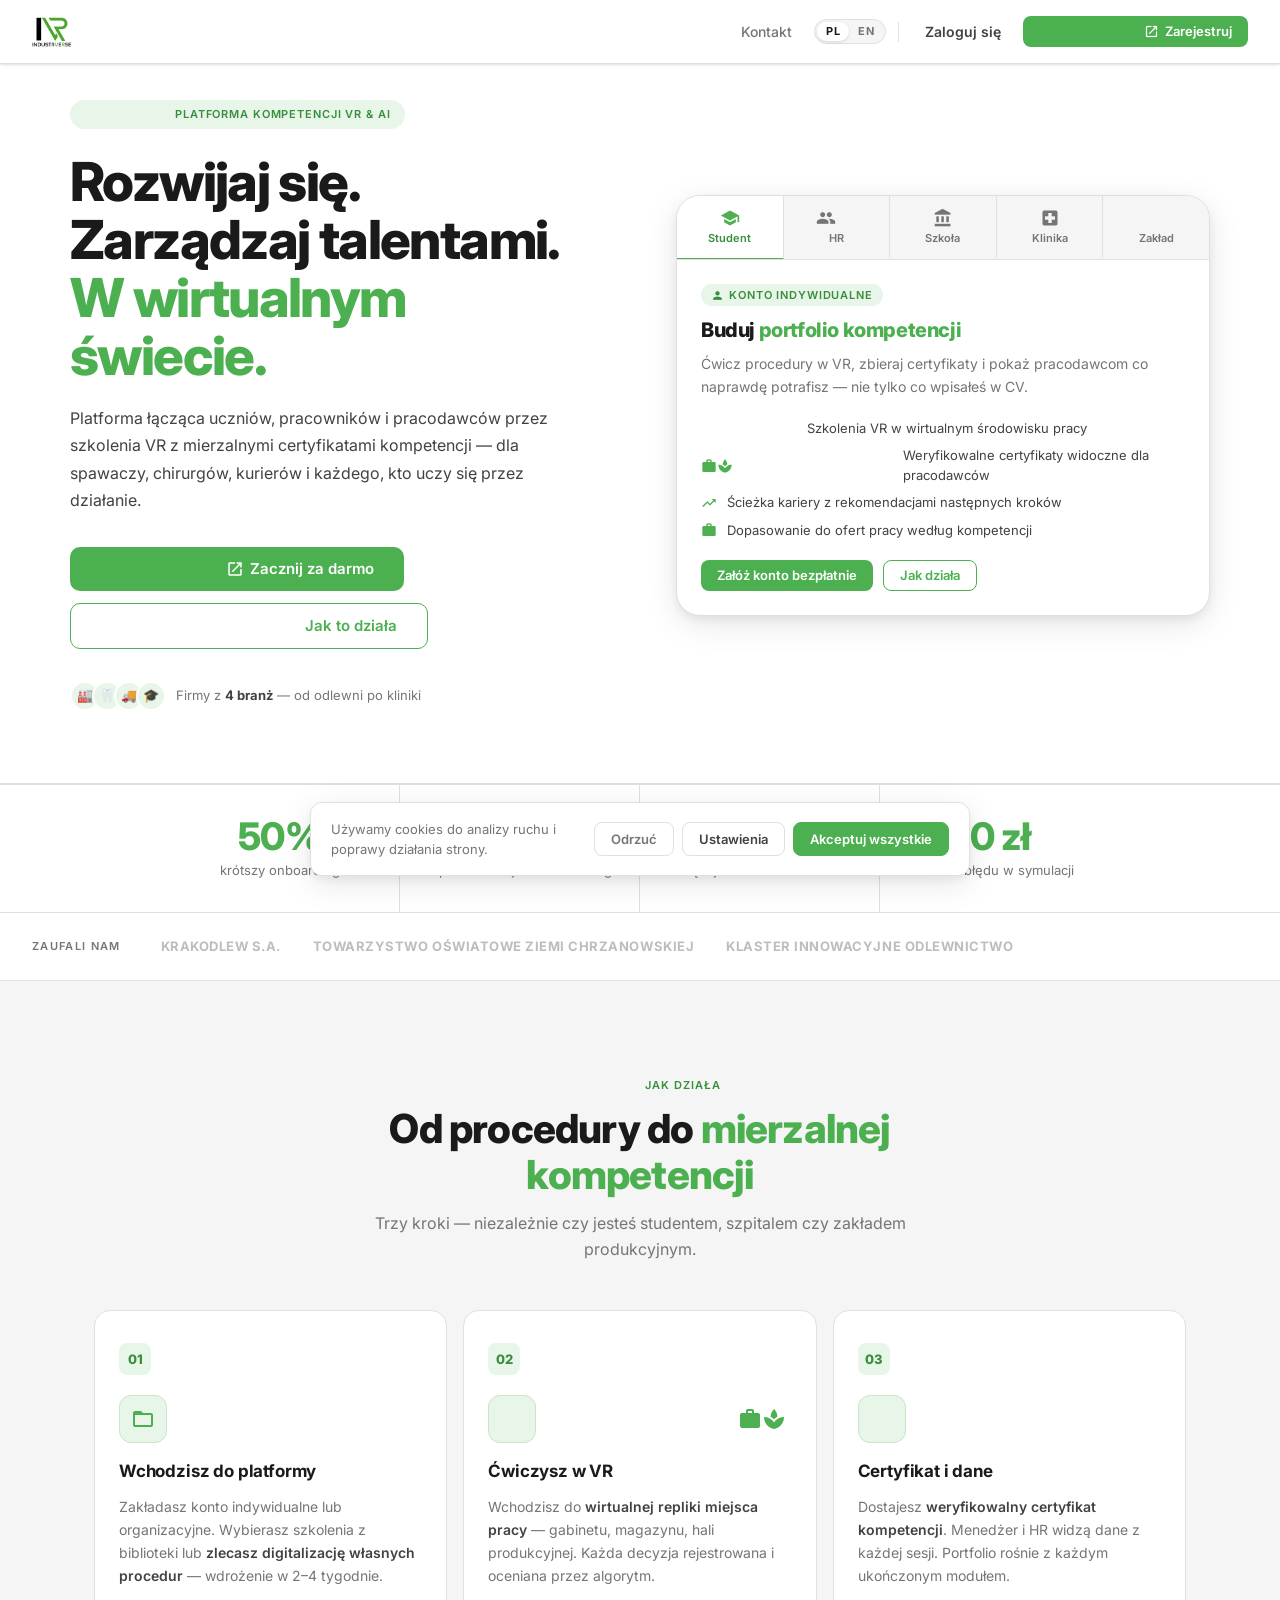
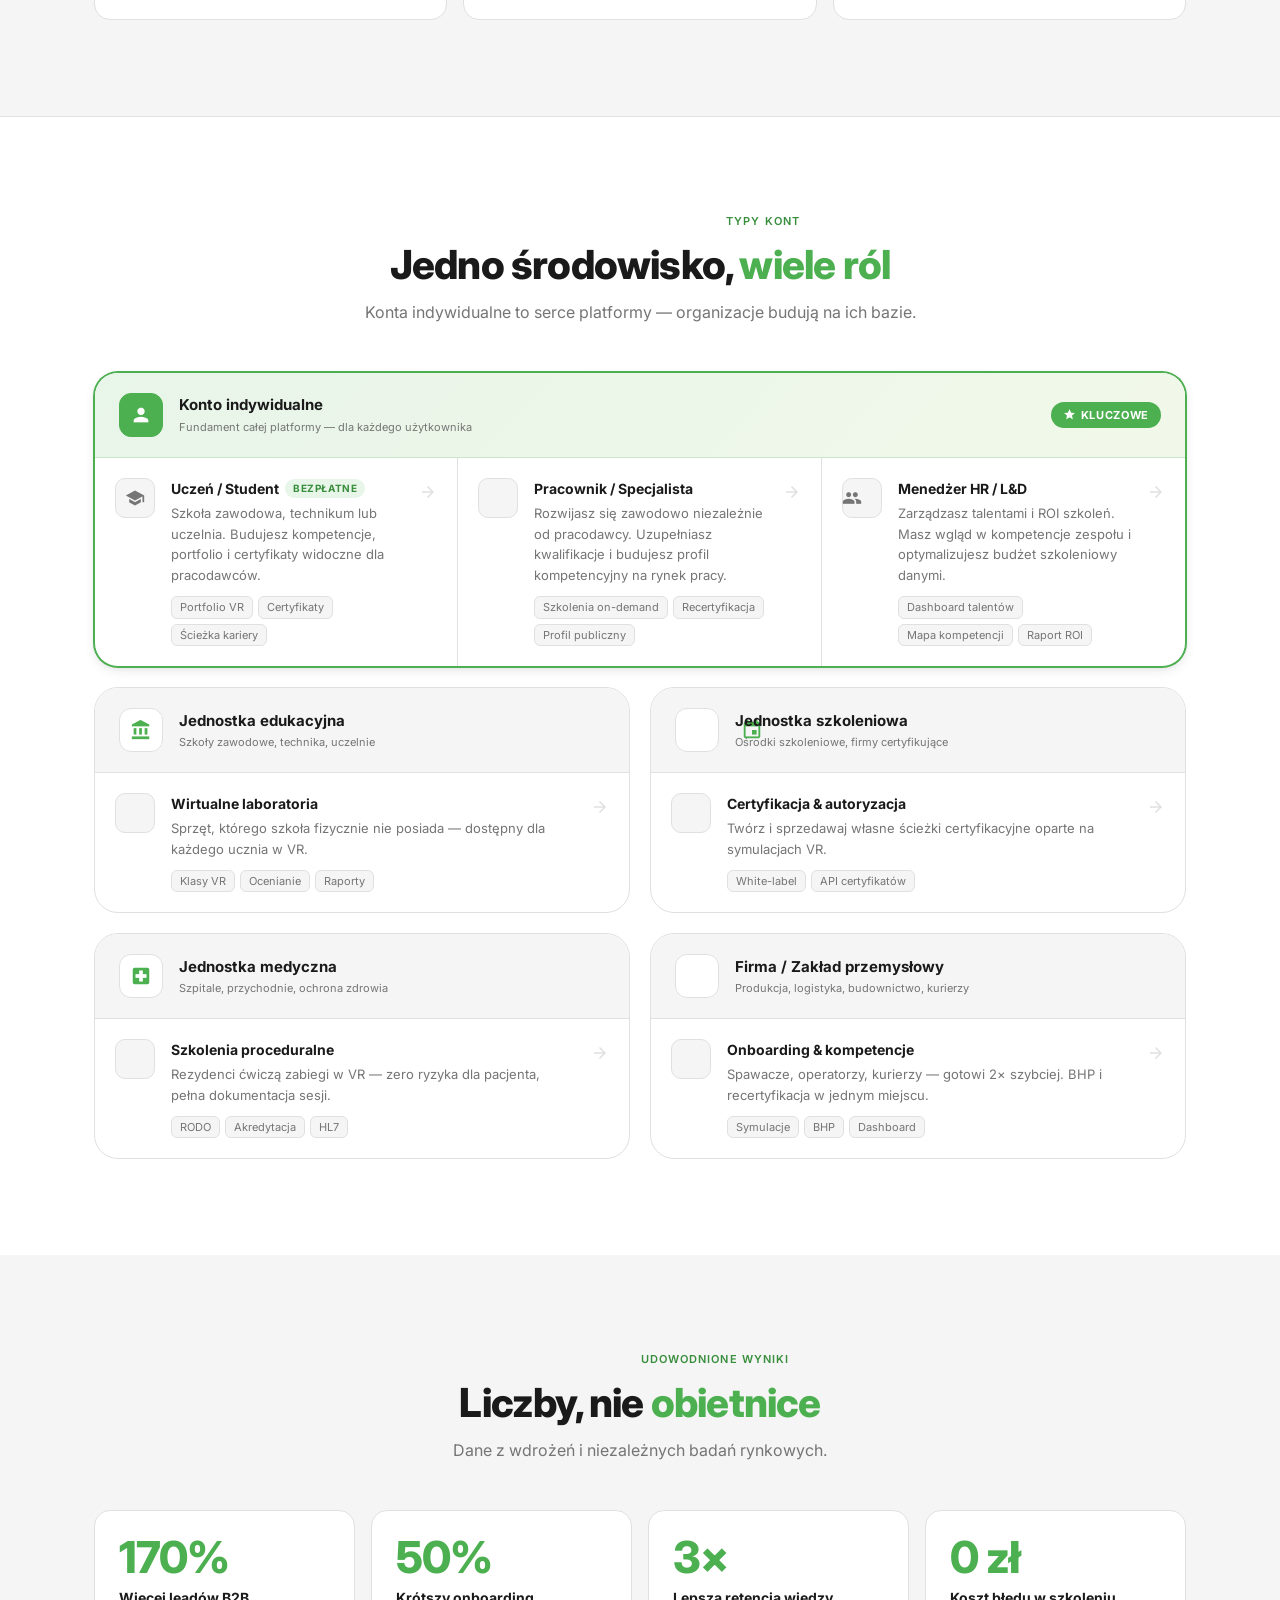
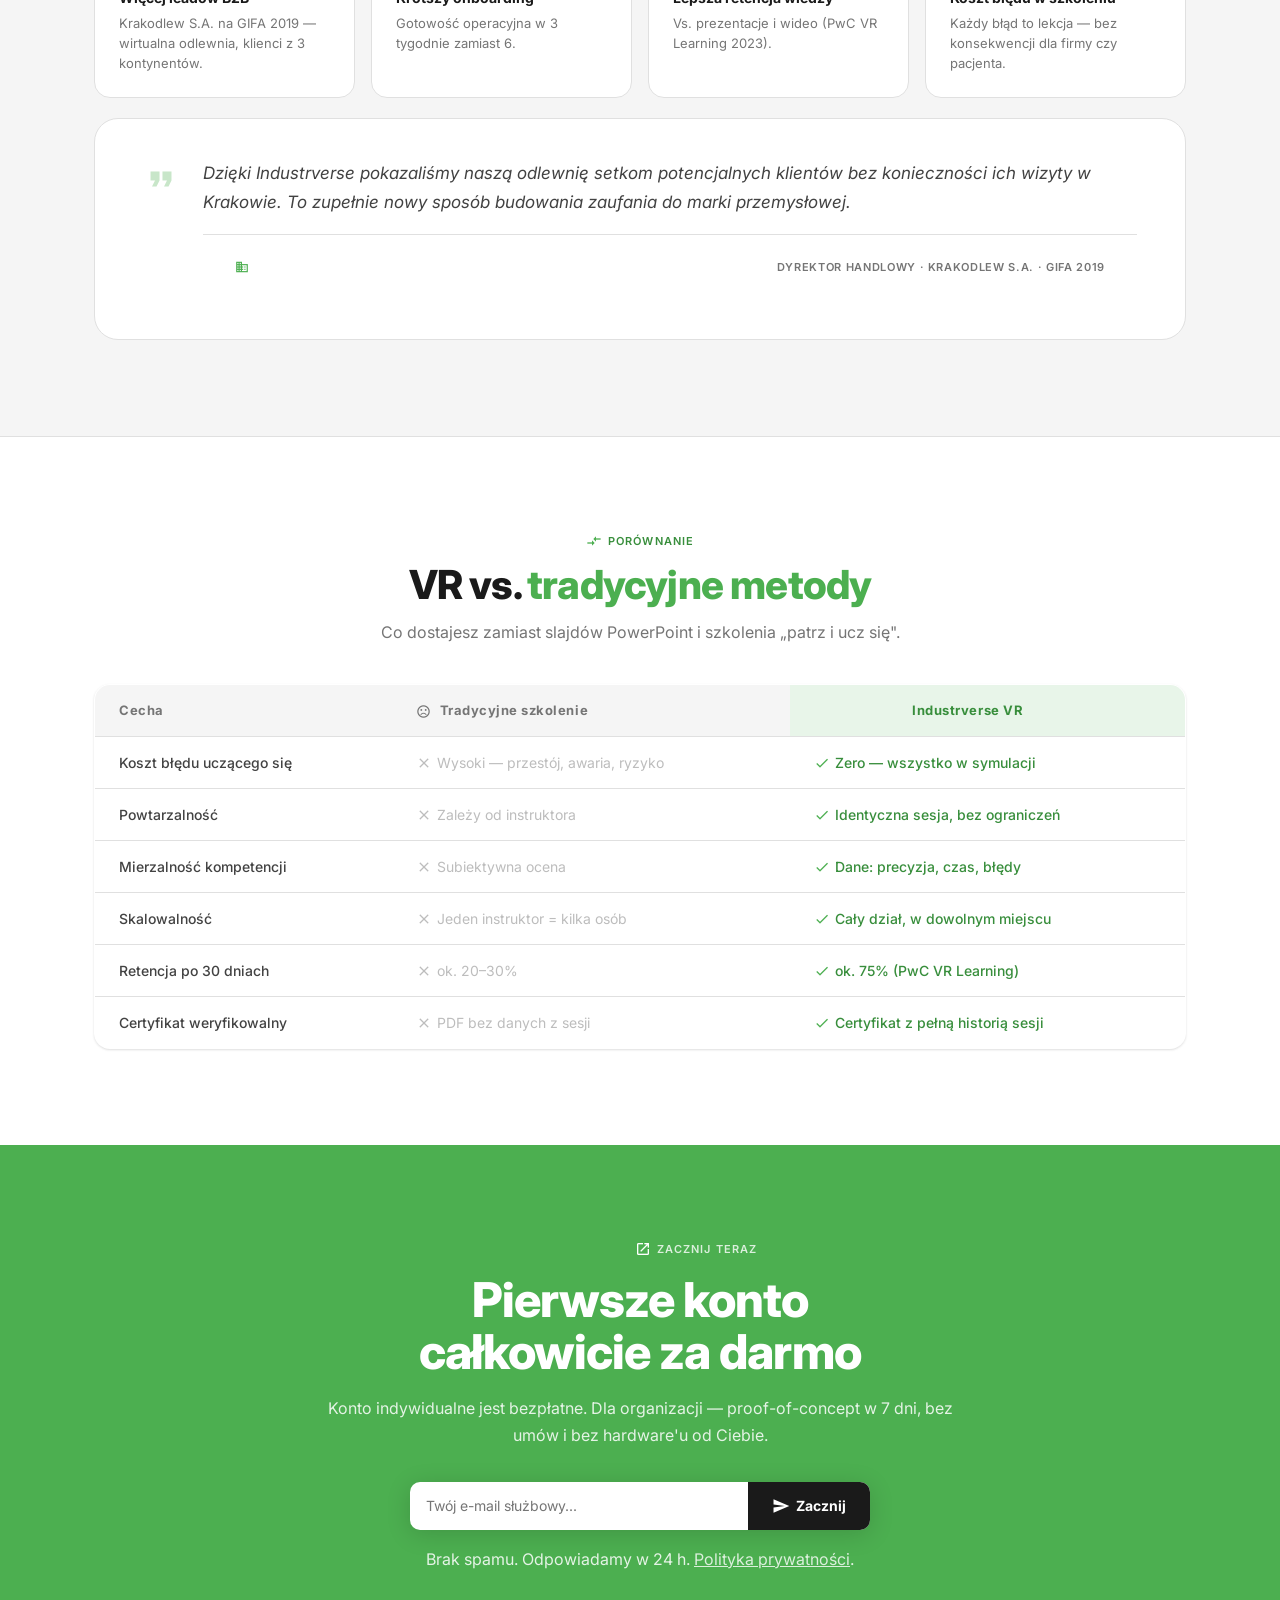
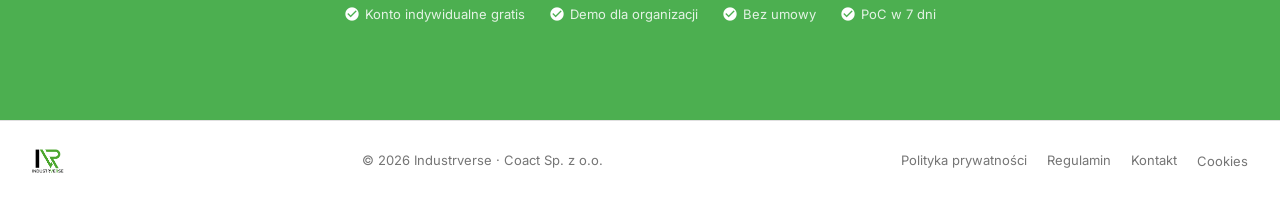
==== commit a1a273d6: "fix: update logos strip — replace placeholder companies with real partners" ====
--- a/index.html
+++ b/index.html
@@ -260,11 +260,8 @@
   <span class="logos-lbl" data-i18n="logos_label">Zaufali nam</span>
   <div class="logos-row">
     <span class="lg-n">Krakodlew S.A.</span>
-    <span class="lg-n">Odlewnia Ostrowiec</span>
-    <span class="lg-n">MedSim Clinic</span>
-    <span class="lg-n">LogiFlow</span>
-    <span class="lg-n">Forge Industries</span>
-    <span class="lg-n">Tech-Edu PL</span>
+    <span class="lg-n">Towarzystwo Oświatowe Ziemi Chrzanowskiej</span>
+    <span class="lg-n">Klaster Innowacyjne Odlewnictwo</span>
   </div>
 </div>
 
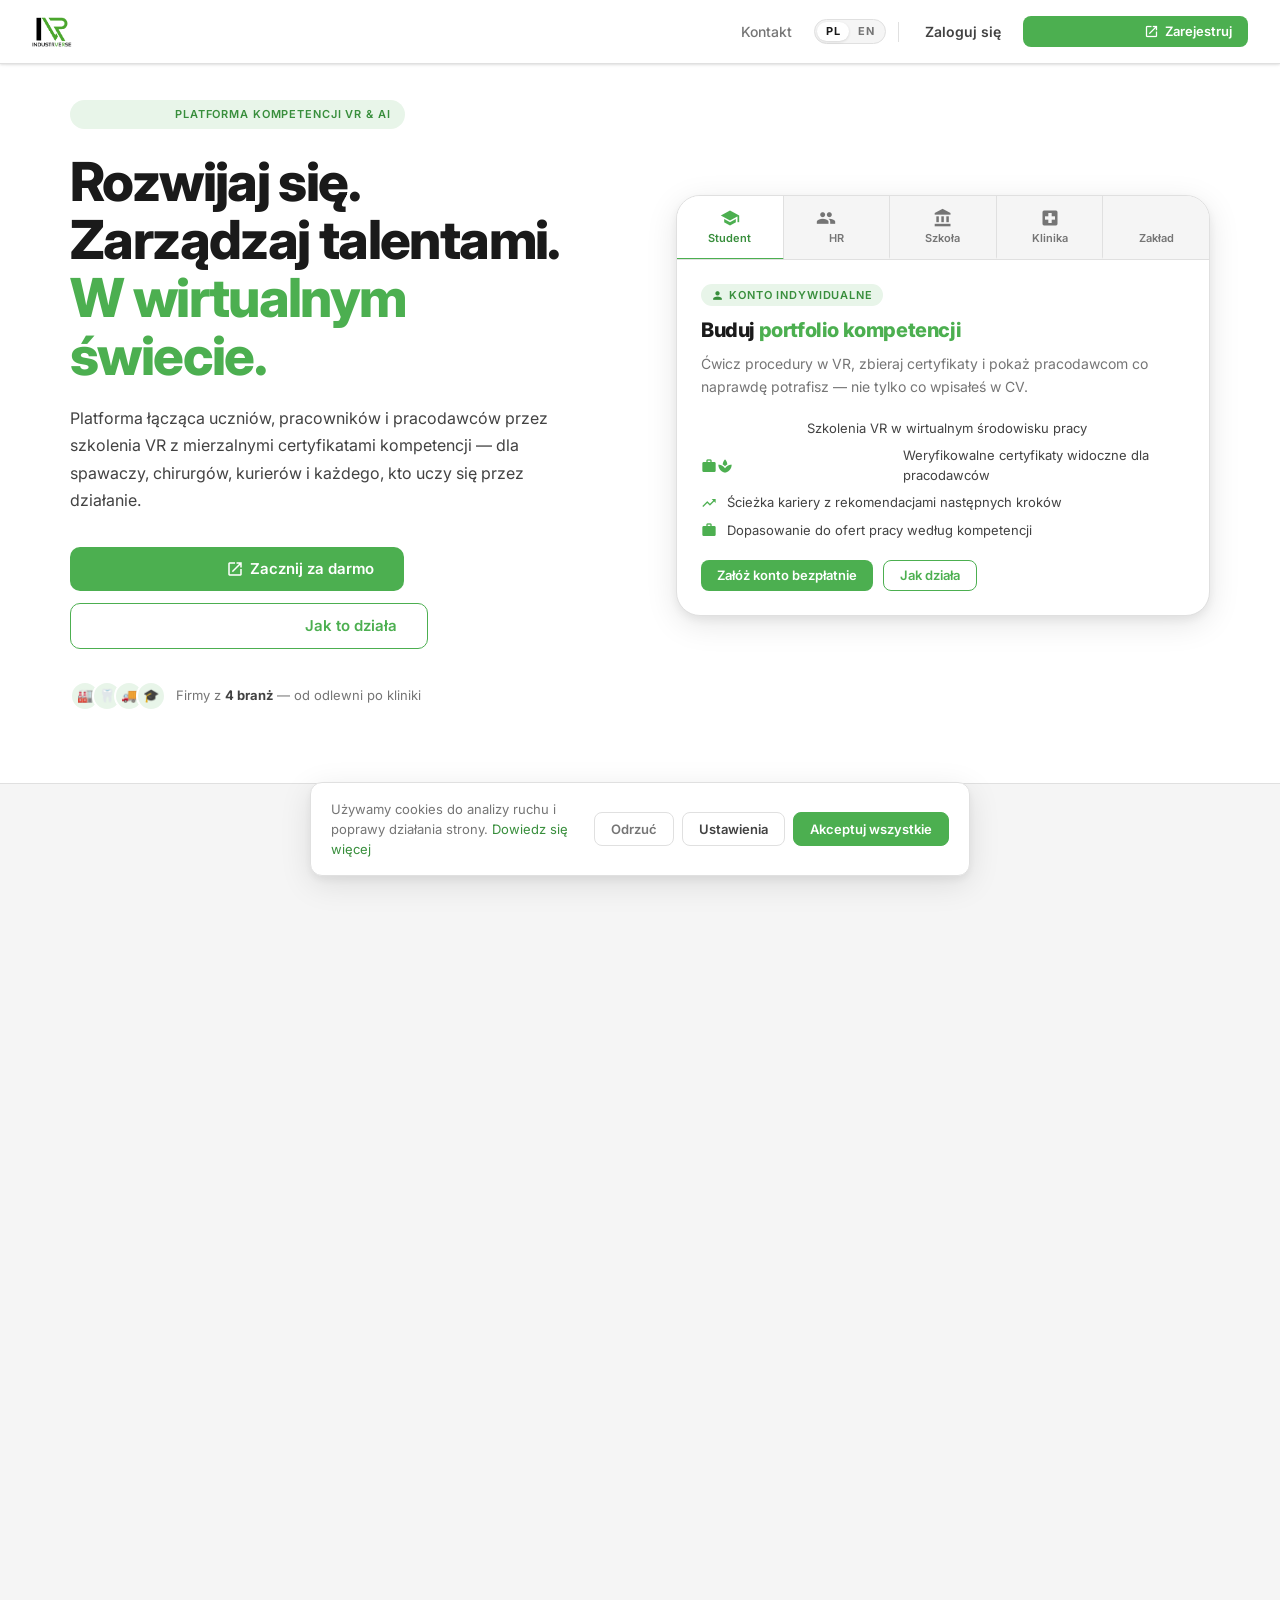
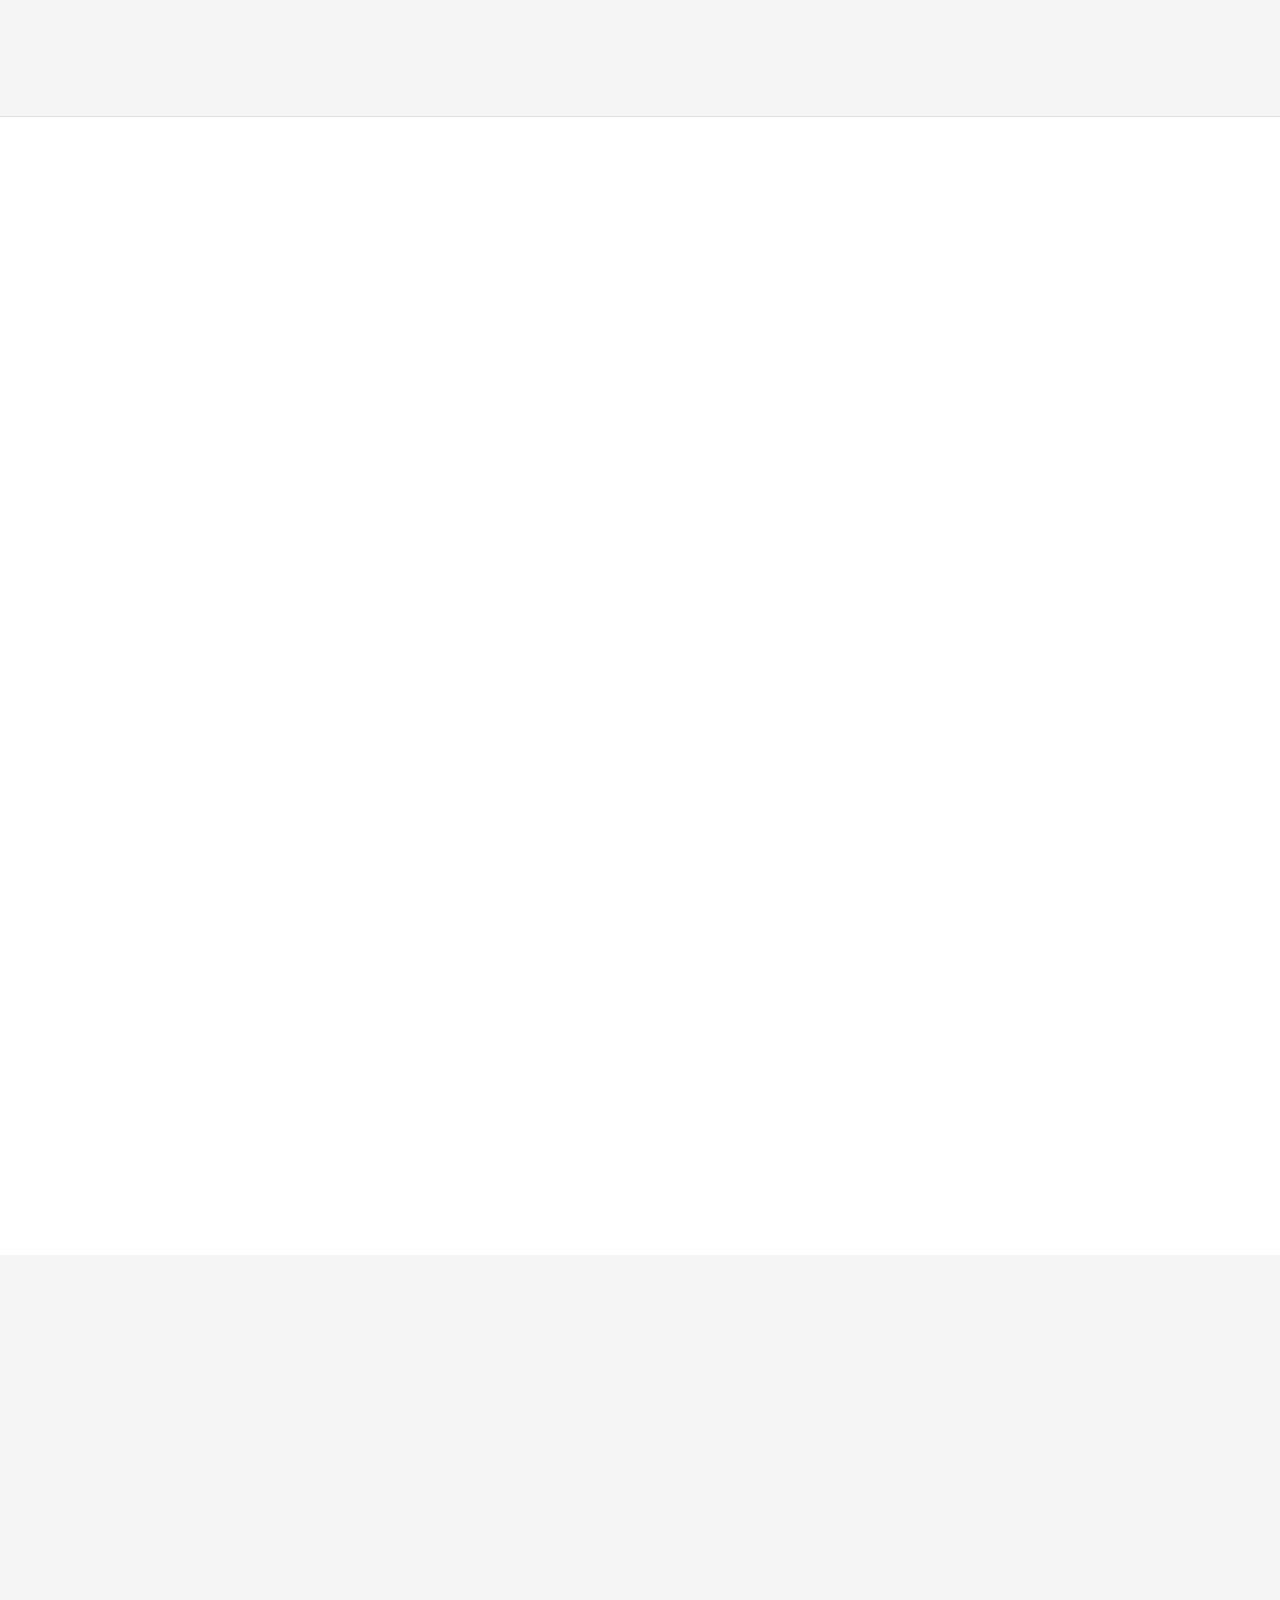
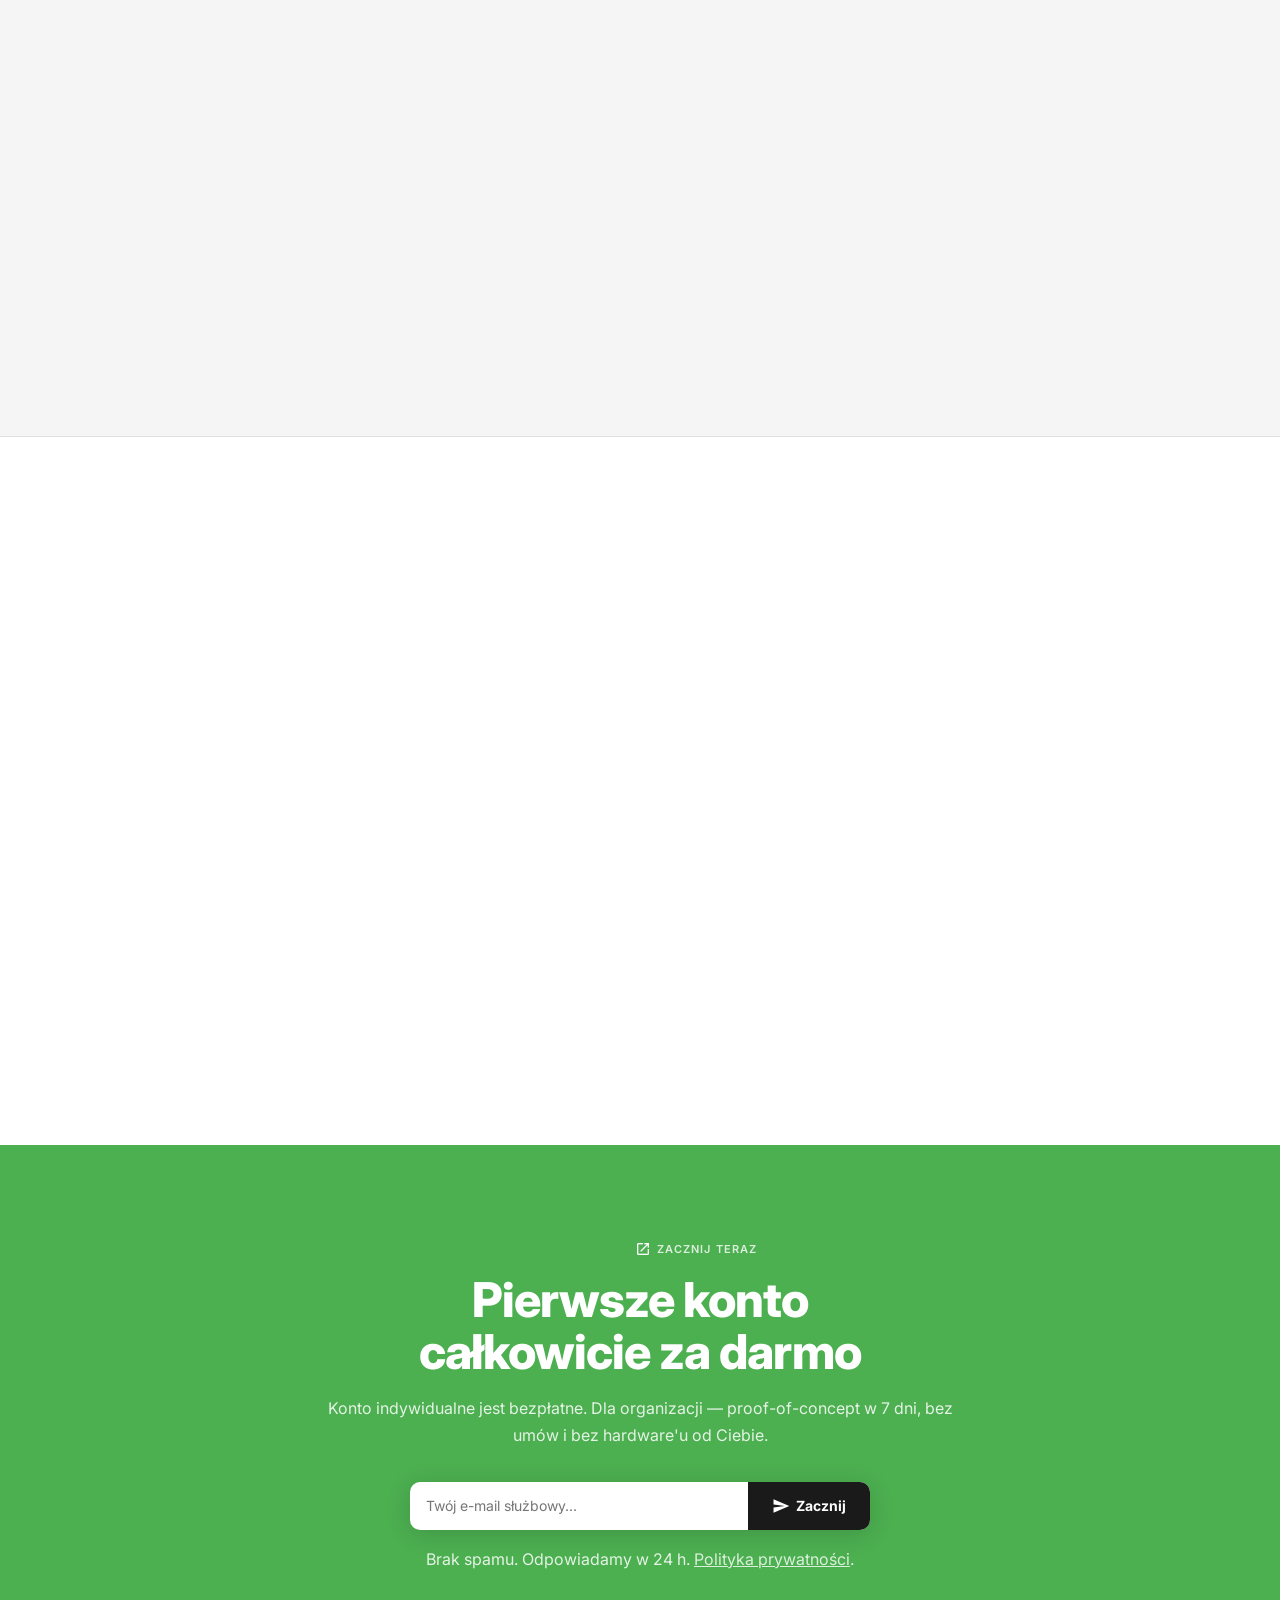
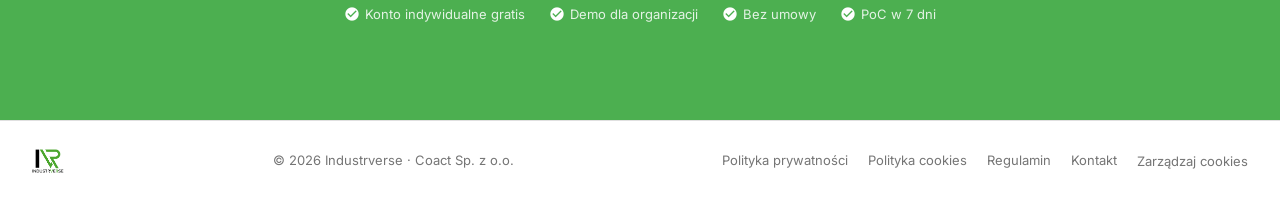
==== commit 147e4c69: "feat: add cookie policy page + connect cookie management in footer/banner/modal" ====
--- a/index.html
+++ b/index.html
@@ -664,9 +664,10 @@
 
   <div class="f-links">
     <a href="/polityka-prywatnosci" data-i18n="footer_privacy">Polityka prywatności</a>
+    <a href="/polityka-cookies" data-i18n="footer_cookie_policy">Polityka cookies</a>
     <a href="/regulamin" data-i18n="footer_terms">Regulamin</a>
     <a href="mailto:contact@industrverse.com" data-i18n="footer_contact">Kontakt</a>
-    <button id="cookie-manage" class="cookie-manage-btn" data-i18n="footer_cookies">Cookies</button>
+    <button id="cookie-manage" class="cookie-manage-btn" data-i18n="footer_cookies">Zarządzaj cookies</button>
   </div>
 </footer>
 
@@ -677,7 +678,7 @@
 <div id="cookie-banner" class="cookie-banner" role="dialog" aria-label="Powiadomienie o cookies" hidden>
   <div class="cookie-banner-inner">
     <div class="cookie-banner-text">
-      <p data-i18n="cookie_banner_text">Używamy cookies do analizy ruchu i poprawy działania strony. <a href="/polityka-prywatnosci#cookies" class="cookie-link" data-i18n="cookie_banner_link">Dowiedz się więcej</a></p>
+      <p data-i18n="cookie_banner_text">Używamy cookies do analizy ruchu i poprawy działania strony. <a href="/polityka-cookies" class="cookie-link" data-i18n="cookie_banner_link">Dowiedz się więcej</a></p>
     </div>
     <div class="cookie-banner-actions">
       <button id="cookie-decline"  class="cookie-btn cookie-btn-ghost"   data-i18n="cookie_decline">Odrzuć</button>
@@ -696,7 +697,7 @@
       <button id="cookie-modal-close" class="cookie-modal-close" aria-label="Zamknij">✕</button>
     </div>
     <div class="cookie-modal-body">
-      <p class="cookie-modal-intro" data-i18n="cookie_modal_intro">Wybierz, które cookies akceptujesz. Cookies niezbędne zawsze są aktywne. <a href="/polityka-prywatnosci#cookies" class="cookie-link" data-i18n="cookie_modal_link">Polityka prywatności</a></p>
+      <p class="cookie-modal-intro" data-i18n="cookie_modal_intro">Wybierz, które cookies akceptujesz. Cookies niezbędne zawsze są aktywne. <a href="/polityka-cookies" class="cookie-link" data-i18n="cookie_modal_link">Polityka cookies</a></p>
 
       <div class="cookie-category">
         <div class="cookie-category-header">
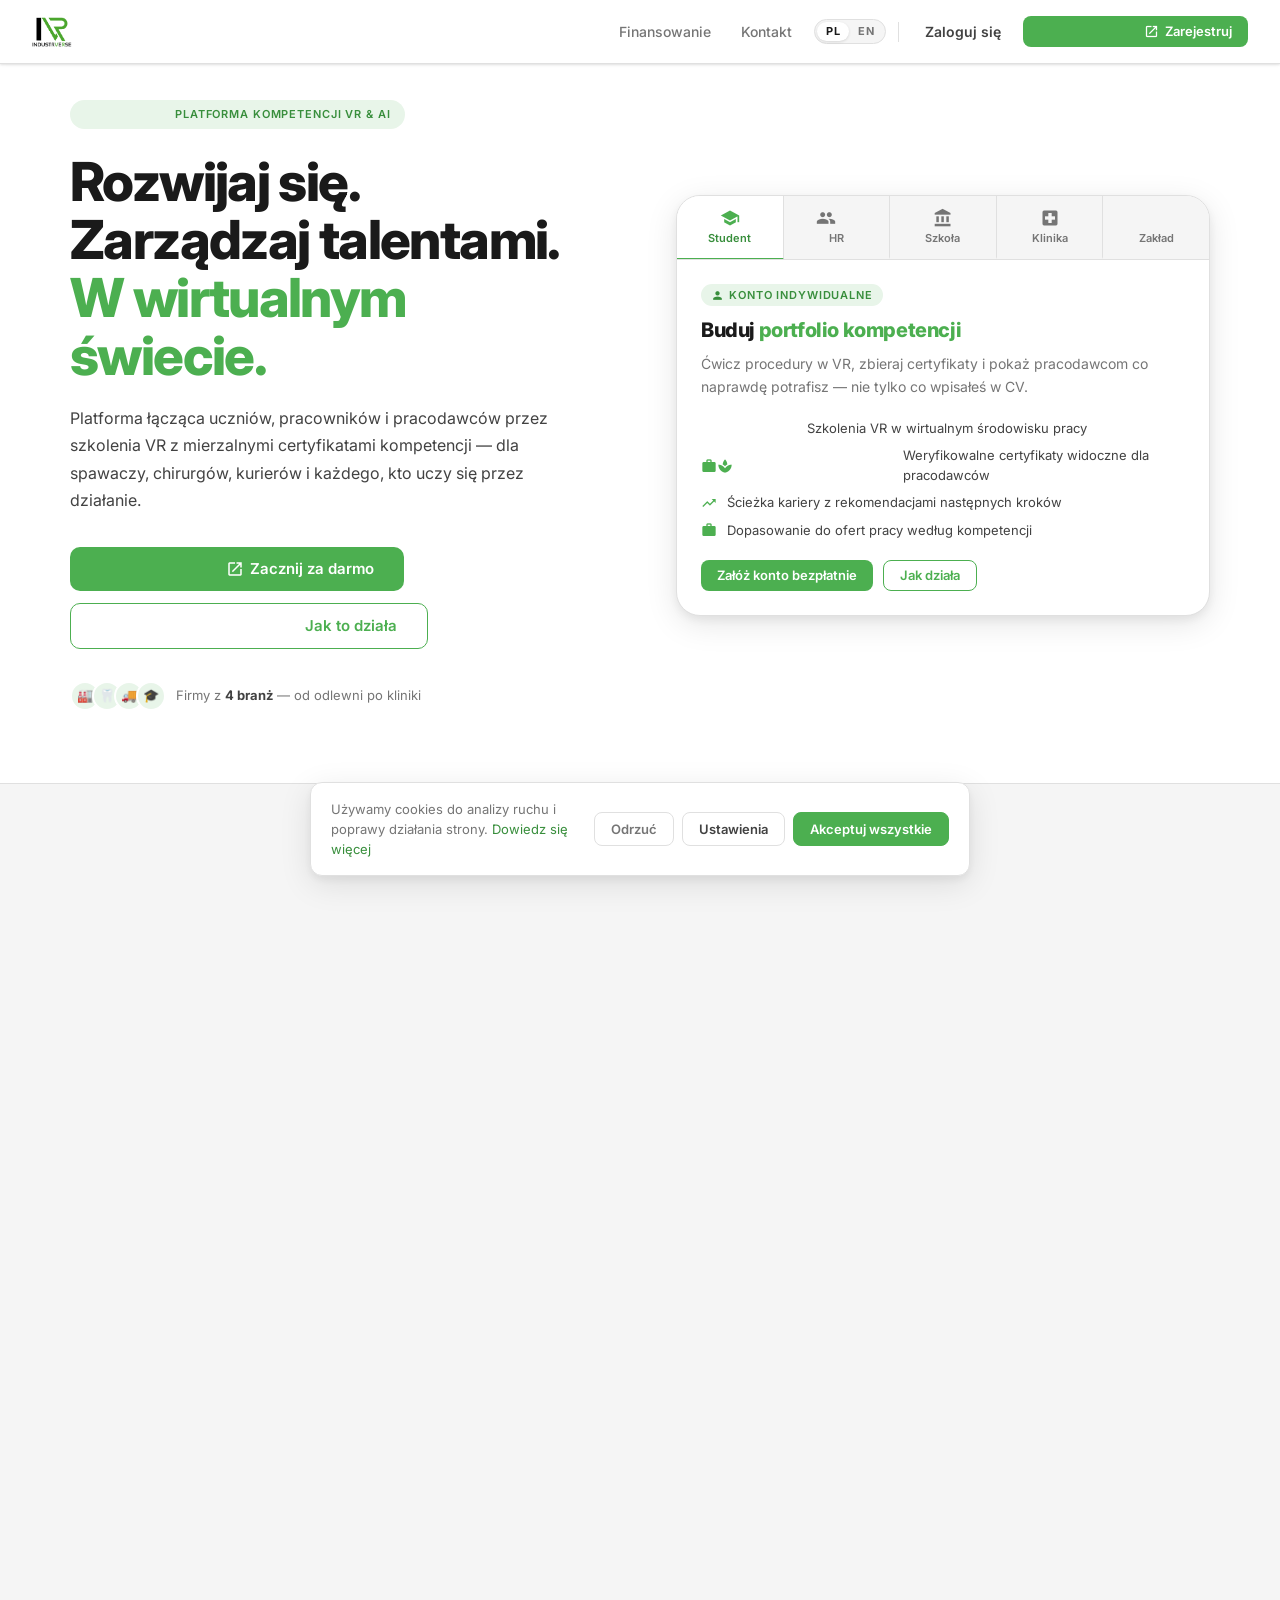
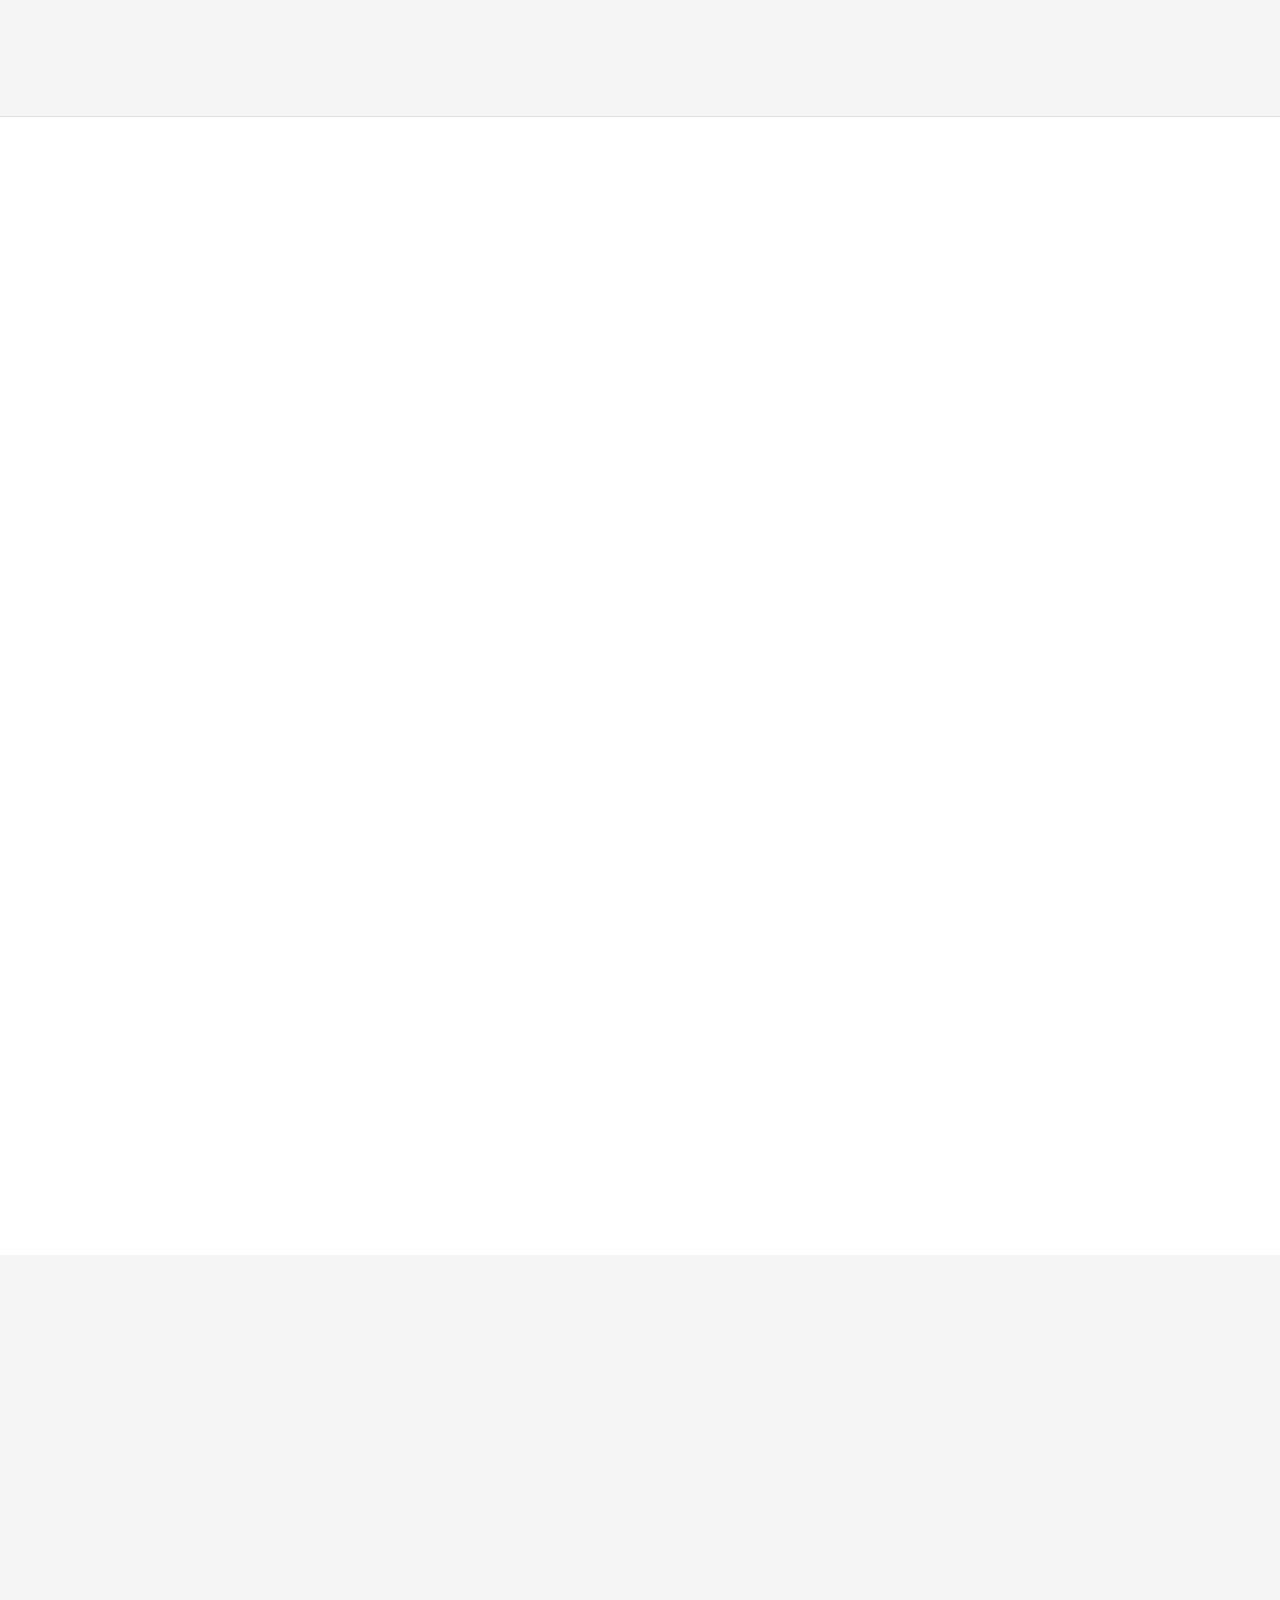
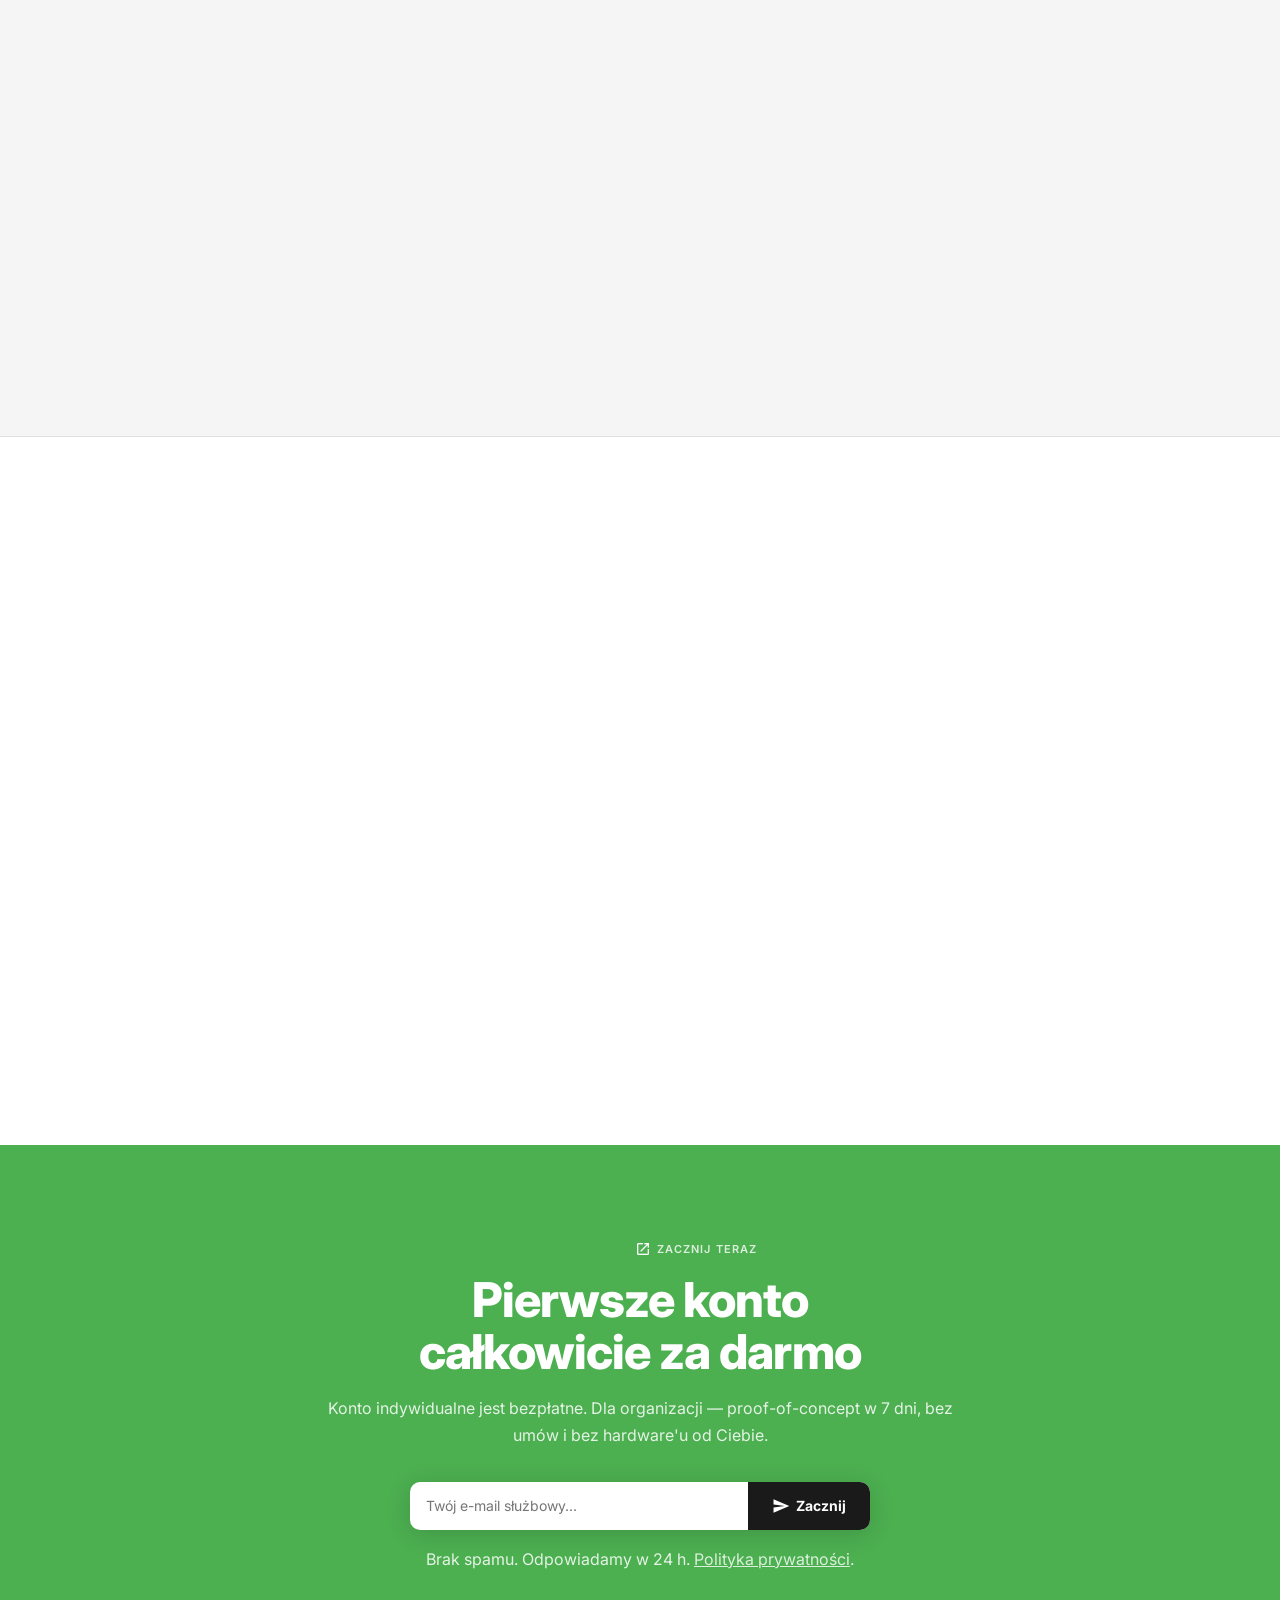
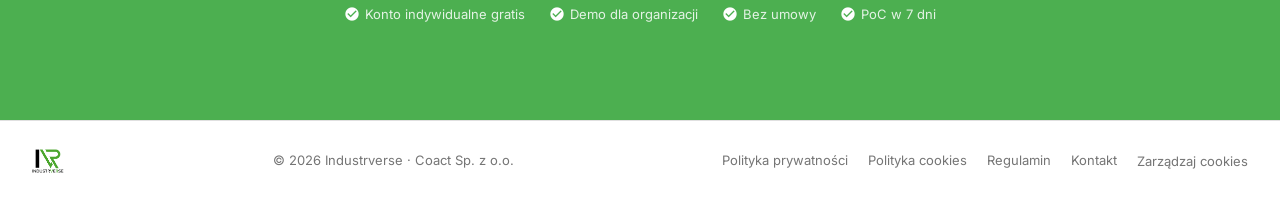
==== commit c5455937: "feat: add Finansowanie page — Cyfrowy Uczen program info + contact CTA" ====
--- a/index.html
+++ b/index.html
@@ -45,6 +45,7 @@
   </a>
 
   <ul role="navigation" aria-label="Menu główne" class="nav-links">
+    <li><a href="/finansowanie" data-i18n="nav_financing">Finansowanie</a></li>
     <li><a href="mailto:contact@industrverse.com" data-i18n="nav_contact">Kontakt</a></li>
   </ul>
 
